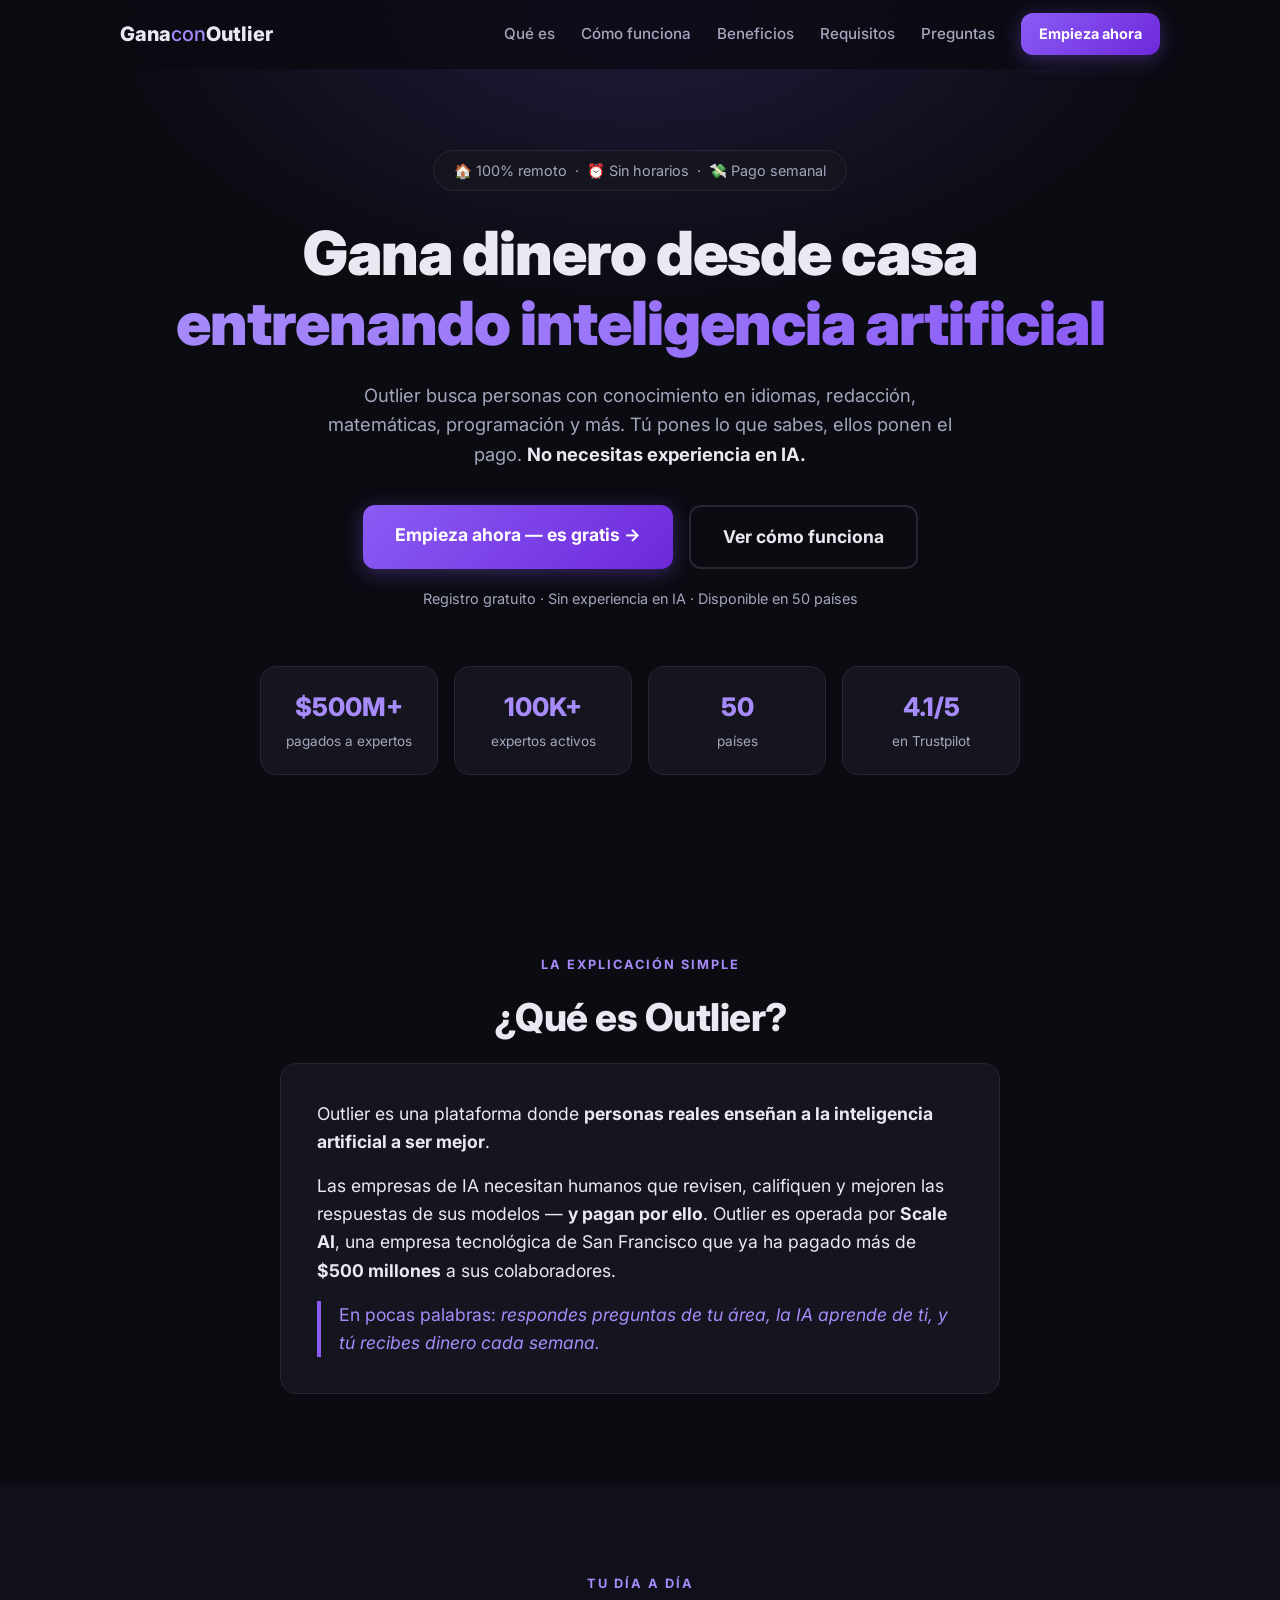
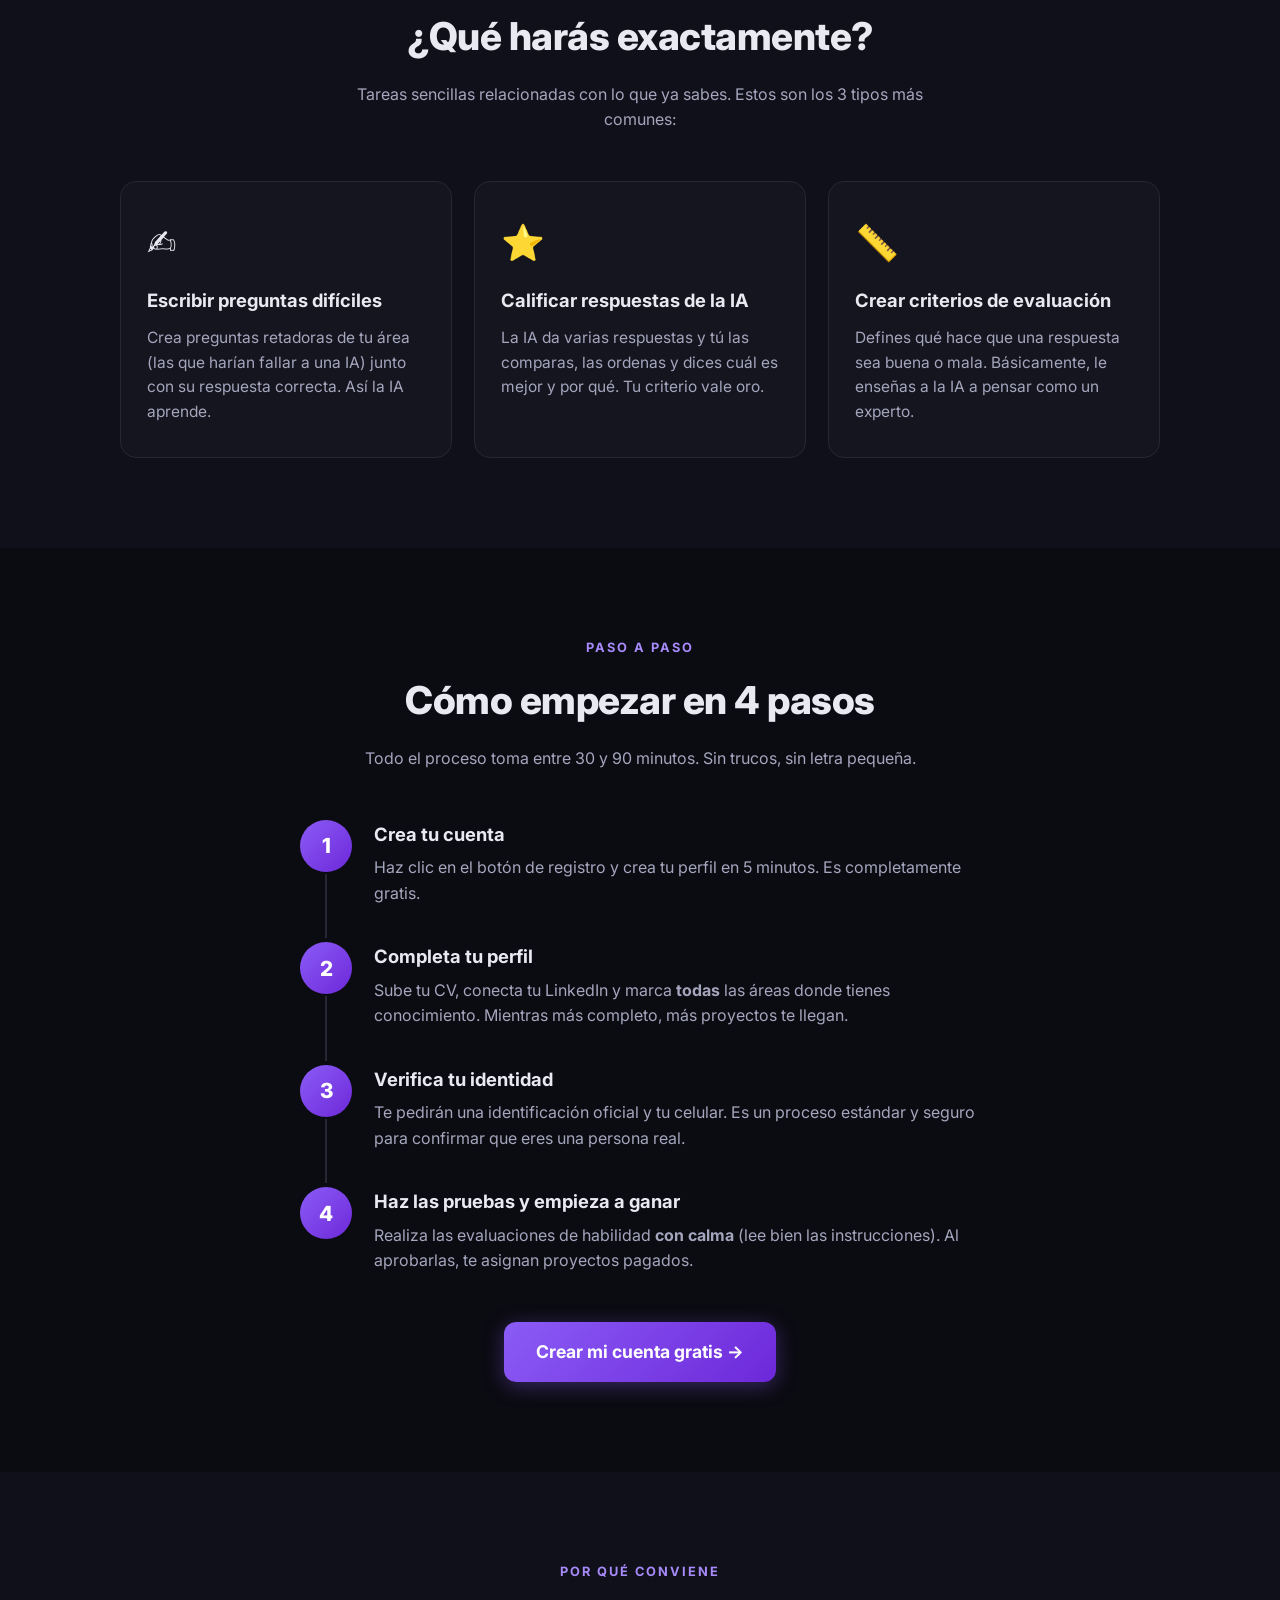
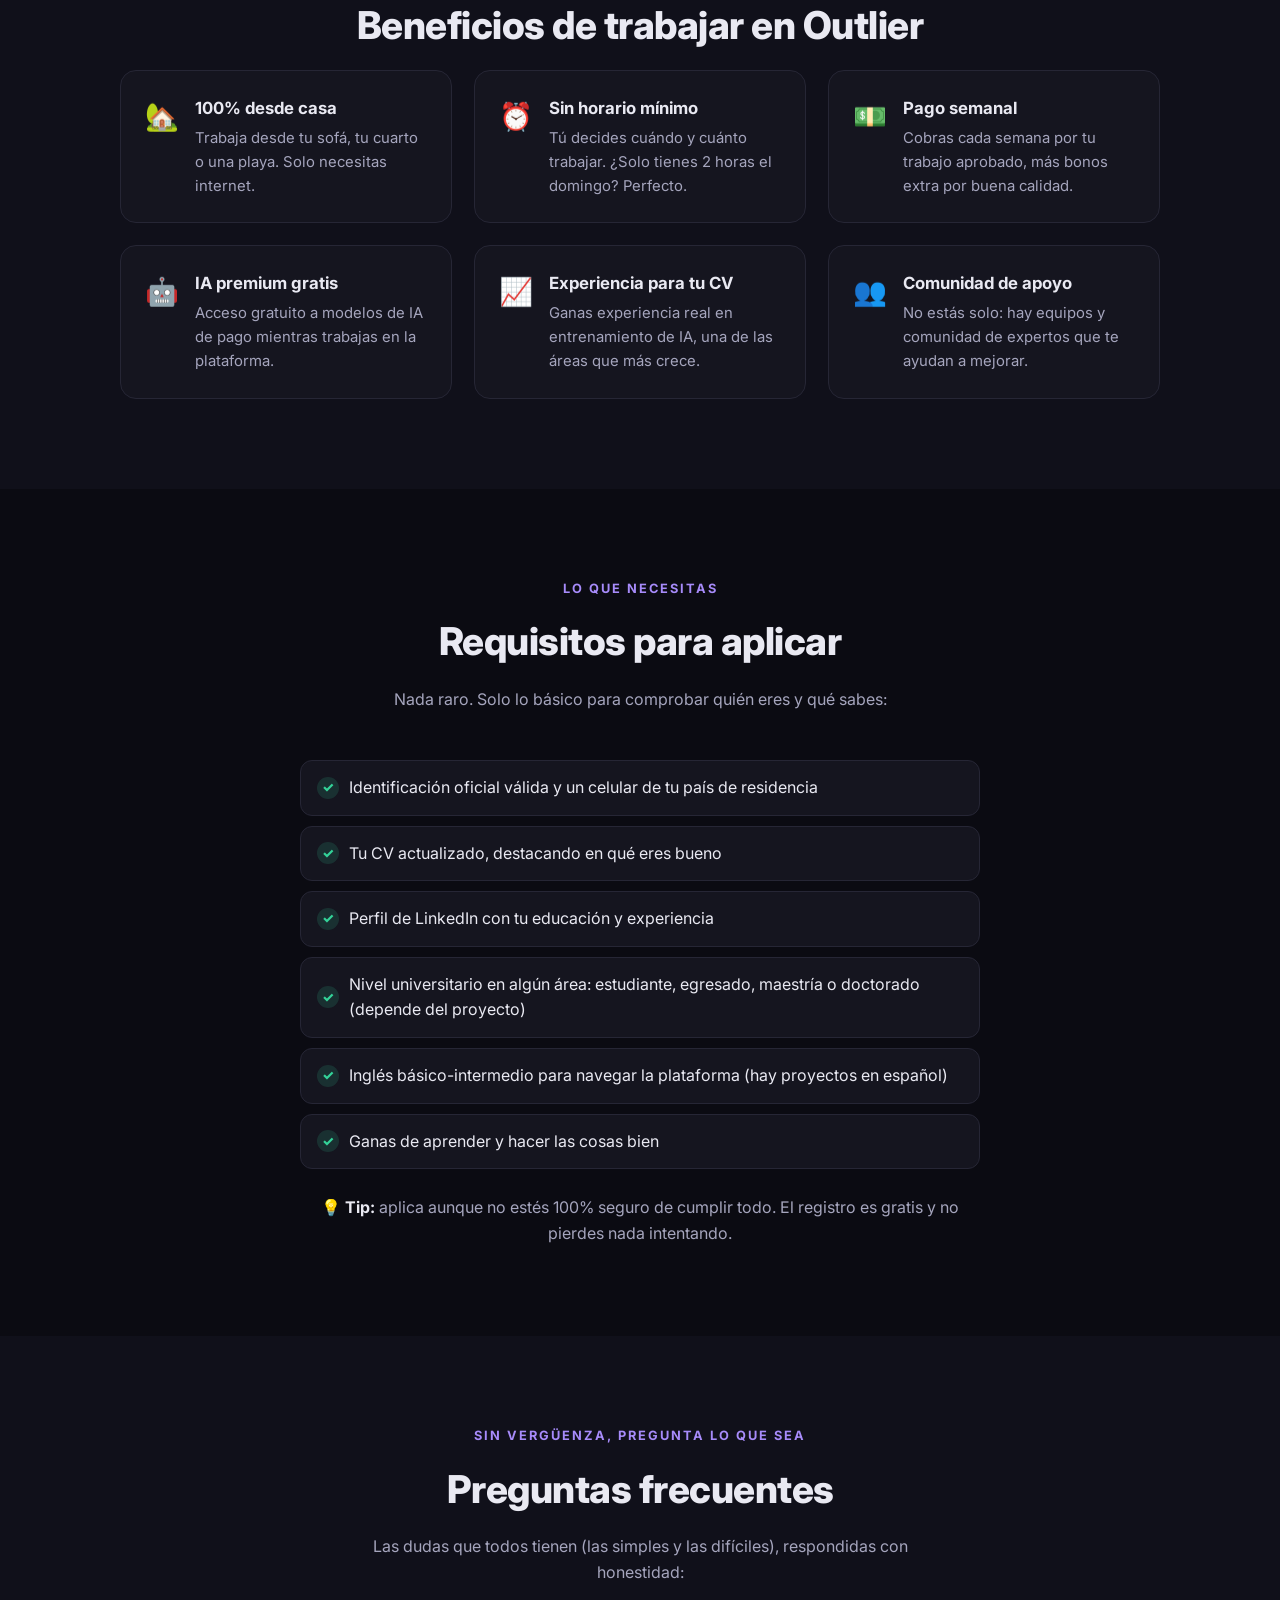
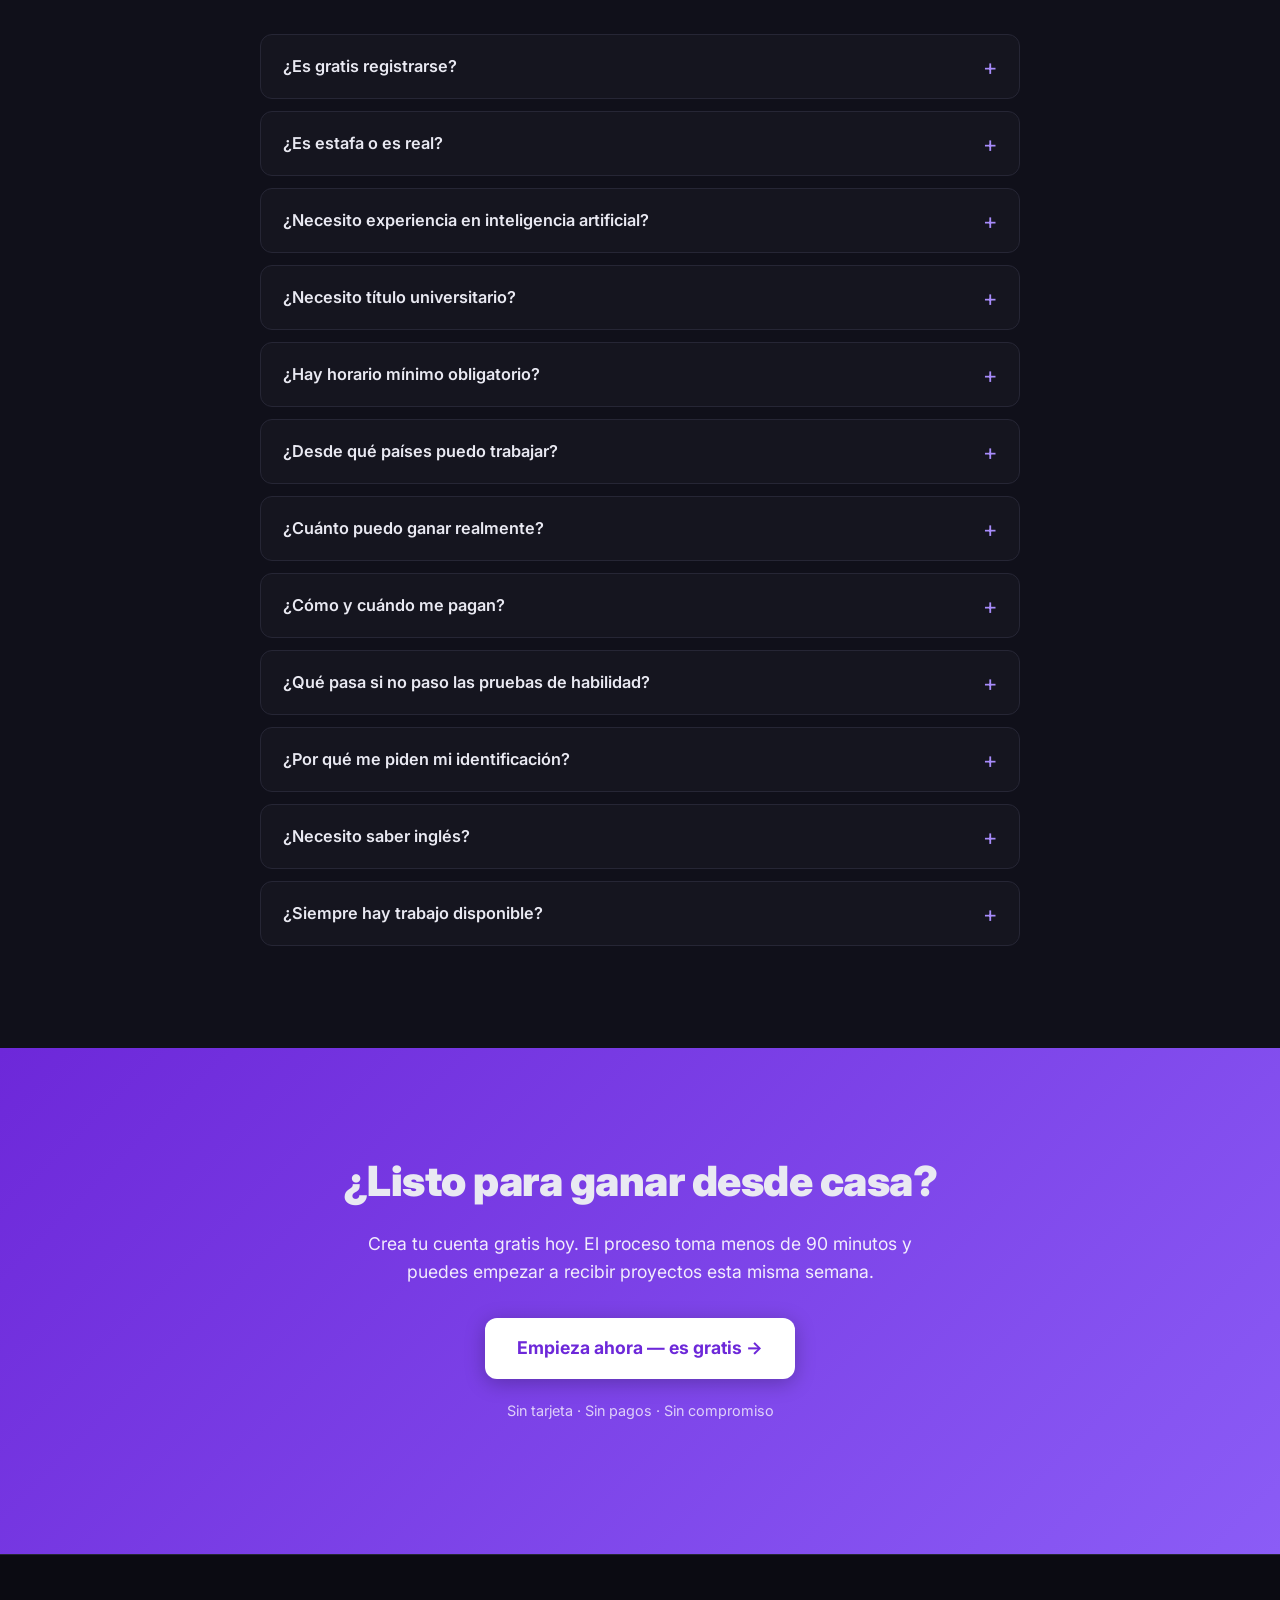
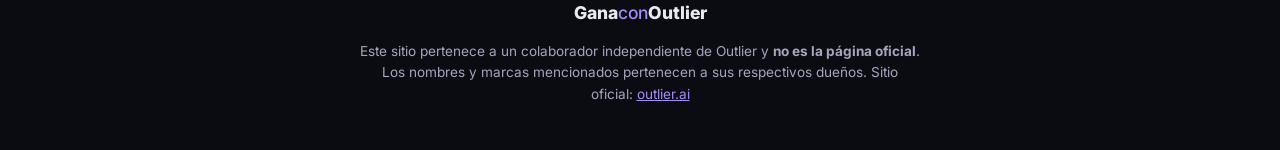
==== index.html @ fc516e10 "Landing page: gana con Outlier" ====
<!DOCTYPE html>
<html lang="es">
<head>
  <meta charset="UTF-8">
  <meta name="viewport" content="width=device-width, initial-scale=1.0">
  <title>Gana con Outlier — Trabaja desde casa entrenando IA</title>
  <meta name="description" content="Empieza a ganar dinero desde casa entrenando inteligencia artificial con Outlier. Sin horarios, sin experiencia en IA, pago semanal. Registro gratis.">
  <link rel="preconnect" href="https://fonts.googleapis.com">
  <link rel="preconnect" href="https://fonts.gstatic.com" crossorigin>
  <link href="https://fonts.googleapis.com/css2?family=Inter:wght@400;500;600;700;800;900&display=swap" rel="stylesheet">
  <link rel="stylesheet" href="style.css">
</head>
<body>

  <!-- ===== HEADER ===== -->
  <header class="header" id="header">
    <div class="container header__inner">
      <a href="#" class="logo">Gana<span>con</span>Outlier</a>
      <nav class="nav" id="nav">
        <a href="#que-es" class="nav__link">Qué es</a>
        <a href="#como-funciona" class="nav__link">Cómo funciona</a>
        <a href="#beneficios" class="nav__link">Beneficios</a>
        <a href="#requisitos" class="nav__link">Requisitos</a>
        <a href="#faq" class="nav__link">Preguntas</a>
        <a href="https://app.outlier.ai/expert/referrals/link/4JBXAOTH_L2a6J68TED52x5hpHk" target="_blank" rel="noopener" class="btn btn--sm nav__cta">Empieza ahora</a>
      </nav>
      <button class="menu-toggle" id="menuToggle" aria-label="Abrir menú">
        <span></span><span></span><span></span>
      </button>
    </div>
  </header>

  <!-- ===== HERO ===== -->
  <section class="hero">
    <div class="container hero__inner">
      <p class="hero__badge reveal">🏠 100% remoto &nbsp;·&nbsp; ⏰ Sin horarios &nbsp;·&nbsp; 💸 Pago semanal</p>
      <h1 class="hero__title reveal">Gana dinero desde casa<br><span>entrenando inteligencia artificial</span></h1>
      <p class="hero__sub reveal">Outlier busca personas con conocimiento en idiomas, redacción, matemáticas, programación y más. Tú pones lo que sabes, ellos ponen el pago. <strong>No necesitas experiencia en IA.</strong></p>
      <div class="hero__actions reveal">
        <a href="https://app.outlier.ai/expert/referrals/link/4JBXAOTH_L2a6J68TED52x5hpHk" target="_blank" rel="noopener" class="btn btn--lg">Empieza ahora — es gratis →</a>
        <a href="#como-funciona" class="btn btn--lg btn--ghost">Ver cómo funciona</a>
      </div>
      <p class="hero__note reveal">Registro gratuito · Sin experiencia en IA · Disponible en 50 países</p>
      <div class="hero__stats reveal">
        <div class="stat"><strong>$500M+</strong><span>pagados a expertos</span></div>
        <div class="stat"><strong>100K+</strong><span>expertos activos</span></div>
        <div class="stat"><strong>50</strong><span>países</span></div>
        <div class="stat"><strong>4.1/5</strong><span>en Trustpilot</span></div>
      </div>
    </div>
  </section>

  <!-- ===== QUÉ ES ===== -->
  <section class="section" id="que-es">
    <div class="container">
      <p class="section__tag reveal">La explicación simple</p>
      <h2 class="section__title reveal">¿Qué es Outlier?</h2>
      <div class="que-es__box reveal">
        <p>Outlier es una plataforma donde <strong>personas reales enseñan a la inteligencia artificial a ser mejor</strong>.</p>
        <p>Las empresas de IA necesitan humanos que revisen, califiquen y mejoren las respuestas de sus modelos — <strong>y pagan por ello</strong>. Outlier es operada por <strong>Scale AI</strong>, una empresa tecnológica de San Francisco que ya ha pagado más de <strong>$500 millones</strong> a sus colaboradores.</p>
        <p class="que-es__simple">En pocas palabras: <em>respondes preguntas de tu área, la IA aprende de ti, y tú recibes dinero cada semana.</em></p>
      </div>
    </div>
  </section>

  <!-- ===== QUÉ HARÁS ===== -->
  <section class="section section--alt" id="tareas">
    <div class="container">
      <p class="section__tag reveal">Tu día a día</p>
      <h2 class="section__title reveal">¿Qué harás exactamente?</h2>
      <p class="section__sub reveal">Tareas sencillas relacionadas con lo que ya sabes. Estos son los 3 tipos más comunes:</p>
      <div class="cards">
        <div class="card reveal">
          <div class="card__icon">✍️</div>
          <h3>Escribir preguntas difíciles</h3>
          <p>Crea preguntas retadoras de tu área (las que harían fallar a una IA) junto con su respuesta correcta. Así la IA aprende.</p>
        </div>
        <div class="card reveal">
          <div class="card__icon">⭐</div>
          <h3>Calificar respuestas de la IA</h3>
          <p>La IA da varias respuestas y tú las comparas, las ordenas y dices cuál es mejor y por qué. Tu criterio vale oro.</p>
        </div>
        <div class="card reveal">
          <div class="card__icon">📏</div>
          <h3>Crear criterios de evaluación</h3>
          <p>Defines qué hace que una respuesta sea buena o mala. Básicamente, le enseñas a la IA a pensar como un experto.</p>
        </div>
      </div>
    </div>
  </section>

  <!-- ===== CÓMO FUNCIONA ===== -->
  <section class="section" id="como-funciona">
    <div class="container">
      <p class="section__tag reveal">Paso a paso</p>
      <h2 class="section__title reveal">Cómo empezar en 4 pasos</h2>
      <p class="section__sub reveal">Todo el proceso toma entre 30 y 90 minutos. Sin trucos, sin letra pequeña.</p>
      <div class="steps">
        <div class="step reveal">
          <div class="step__num">1</div>
          <div class="step__content">
            <h3>Crea tu cuenta</h3>
            <p>Haz clic en el botón de registro y crea tu perfil en 5 minutos. Es completamente gratis.</p>
          </div>
        </div>
        <div class="step reveal">
          <div class="step__num">2</div>
          <div class="step__content">
            <h3>Completa tu perfil</h3>
            <p>Sube tu CV, conecta tu LinkedIn y marca <strong>todas</strong> las áreas donde tienes conocimiento. Mientras más completo, más proyectos te llegan.</p>
          </div>
        </div>
        <div class="step reveal">
          <div class="step__num">3</div>
          <div class="step__content">
            <h3>Verifica tu identidad</h3>
            <p>Te pedirán una identificación oficial y tu celular. Es un proceso estándar y seguro para confirmar que eres una persona real.</p>
          </div>
        </div>
        <div class="step reveal">
          <div class="step__num">4</div>
          <div class="step__content">
            <h3>Haz las pruebas y empieza a ganar</h3>
            <p>Realiza las evaluaciones de habilidad <strong>con calma</strong> (lee bien las instrucciones). Al aprobarlas, te asignan proyectos pagados.</p>
          </div>
        </div>
      </div>
      <div class="center reveal">
        <a href="https://app.outlier.ai/expert/referrals/link/4JBXAOTH_L2a6J68TED52x5hpHk" target="_blank" rel="noopener" class="btn btn--lg">Crear mi cuenta gratis →</a>
      </div>
    </div>
  </section>

  <!-- ===== BENEFICIOS ===== -->
  <section class="section section--alt" id="beneficios">
    <div class="container">
      <p class="section__tag reveal">Por qué conviene</p>
      <h2 class="section__title reveal">Beneficios de trabajar en Outlier</h2>
      <div class="benefits">
        <div class="benefit reveal"><span class="benefit__icon">🏡</span><div><h3>100% desde casa</h3><p>Trabaja desde tu sofá, tu cuarto o una playa. Solo necesitas internet.</p></div></div>
        <div class="benefit reveal"><span class="benefit__icon">⏰</span><div><h3>Sin horario mínimo</h3><p>Tú decides cuándo y cuánto trabajar. ¿Solo tienes 2 horas el domingo? Perfecto.</p></div></div>
        <div class="benefit reveal"><span class="benefit__icon">💵</span><div><h3>Pago semanal</h3><p>Cobras cada semana por tu trabajo aprobado, más bonos extra por buena calidad.</p></div></div>
        <div class="benefit reveal"><span class="benefit__icon">🤖</span><div><h3>IA premium gratis</h3><p>Acceso gratuito a modelos de IA de pago mientras trabajas en la plataforma.</p></div></div>
        <div class="benefit reveal"><span class="benefit__icon">📈</span><div><h3>Experiencia para tu CV</h3><p>Ganas experiencia real en entrenamiento de IA, una de las áreas que más crece.</p></div></div>
        <div class="benefit reveal"><span class="benefit__icon">👥</span><div><h3>Comunidad de apoyo</h3><p>No estás solo: hay equipos y comunidad de expertos que te ayudan a mejorar.</p></div></div>
      </div>
    </div>
  </section>

  <!-- ===== REQUISITOS ===== -->
  <section class="section" id="requisitos">
    <div class="container">
      <p class="section__tag reveal">Lo que necesitas</p>
      <h2 class="section__title reveal">Requisitos para aplicar</h2>
      <p class="section__sub reveal">Nada raro. Solo lo básico para comprobar quién eres y qué sabes:</p>
      <ul class="checklist reveal">
        <li>Identificación oficial válida y un celular de tu país de residencia</li>
        <li>Tu CV actualizado, destacando en qué eres bueno</li>
        <li>Perfil de LinkedIn con tu educación y experiencia</li>
        <li>Nivel universitario en algún área: estudiante, egresado, maestría o doctorado (depende del proyecto)</li>
        <li>Inglés básico-intermedio para navegar la plataforma (hay proyectos en español)</li>
        <li>Ganas de aprender y hacer las cosas bien</li>
      </ul>
      <p class="requisitos__tip reveal">💡 <strong>Tip:</strong> aplica aunque no estés 100% seguro de cumplir todo. El registro es gratis y no pierdes nada intentando.</p>
    </div>
  </section>

  <!-- ===== FAQ ===== -->
  <section class="section section--alt" id="faq">
    <div class="container">
      <p class="section__tag reveal">Sin vergüenza, pregunta lo que sea</p>
      <h2 class="section__title reveal">Preguntas frecuentes</h2>
      <p class="section__sub reveal">Las dudas que todos tienen (las simples y las difíciles), respondidas con honestidad:</p>

      <div class="faq">
        <div class="faq__item reveal">
          <button class="faq__question">¿Es gratis registrarse?<span class="faq__arrow">+</span></button>
          <div class="faq__answer"><p>Sí, 100% gratis. Outlier <strong>nunca</strong> te pedirá dinero para registrarte ni para trabajar. Si alguien te cobra por entrar, no es Outlier: es una estafa.</p></div>
        </div>
        <div class="faq__item reveal">
          <button class="faq__question">¿Es estafa o es real?<span class="faq__arrow">+</span></button>
          <div class="faq__answer"><p>Es real. Outlier es operada por <strong>Scale AI</strong>, una empresa tecnológica de San Francisco. Ha pagado más de <strong>$500 millones</strong> a expertos en 50 países y tiene calificación de 4.1/5 en Trustpilot con miles de reseñas.</p></div>
        </div>
        <div class="faq__item reveal">
          <button class="faq__question">¿Necesito experiencia en inteligencia artificial?<span class="faq__arrow">+</span></button>
          <div class="faq__answer"><p>No. Solo necesitas conocimiento en <strong>tu área</strong>: idiomas, redacción, matemáticas, programación, ciencias, etc. La plataforma te enseña cómo hacer las tareas de IA.</p></div>
        </div>
        <div class="faq__item reveal">
          <button class="faq__question">¿Necesito título universitario?<span class="faq__arrow">+</span></button>
          <div class="faq__answer"><p>Depende del proyecto. La mayoría pide nivel universitario (estar estudiando, ser egresado o tener posgrado). Aun así, te conviene aplicar aunque no estés seguro: el registro es gratis.</p></div>
        </div>
        <div class="faq__item reveal">
          <button class="faq__question">¿Hay horario mínimo obligatorio?<span class="faq__arrow">+</span></button>
          <div class="faq__answer"><p>No. Es una de las mejores partes: trabajas cuando quieras, desde donde quieras, sin mínimo de horas. Tus ganancias dependen de las horas que decidas trabajar cada semana.</p></div>
        </div>
        <div class="faq__item reveal">
          <button class="faq__question">¿Desde qué países puedo trabajar?<span class="faq__arrow">+</span></button>
          <div class="faq__answer"><p>Outlier opera en <strong>50 países</strong>. Lo que sí necesitas es una identificación oficial y un celular del país donde vives.</p></div>
        </div>
        <div class="faq__item reveal">
          <button class="faq__question">¿Cuánto puedo ganar realmente?<span class="faq__arrow">+</span></button>
          <div class="faq__answer"><p>Varía según tu área de conocimiento y el proyecto que te asignen. Se paga por hora/tarea más bonos por calidad, con <strong>pagos semanales</strong>. Sé honesto contigo: no es un sueldo fijo ni te harás rico, es un <strong>ingreso extra flexible</strong> que crece si trabajas más y mejor.</p></div>
        </div>
        <div class="faq__item reveal">
          <button class="faq__question">¿Cómo y cuándo me pagan?<span class="faq__arrow">+</span></button>
          <div class="faq__answer"><p>Los pagos son <strong>semanales</strong> por el trabajo aprobado. El método de pago depende de tu país y la plataforma te muestra las opciones disponibles cuando te registras.</p></div>
        </div>
        <div class="faq__item reveal">
          <button class="faq__question">¿Qué pasa si no paso las pruebas de habilidad?<span class="faq__arrow">+</span></button>
          <div class="faq__answer"><p>No es el fin del mundo: puedes intentar en otras áreas de conocimiento. Por eso es clave hacerlas <strong>con calma</strong>, leer bien las instrucciones y no hacerlas a la carrera. De estas pruebas depende que te asignen proyectos.</p></div>
        </div>
        <div class="faq__item reveal">
          <button class="faq__question">¿Por qué me piden mi identificación?<span class="faq__arrow">+</span></button>
          <div class="faq__answer"><p>Para verificar que eres una persona real y mantener una comunidad confiable. Es un proceso estándar (como cuando abres una cuenta de banco) y toma unos minutos.</p></div>
        </div>
        <div class="faq__item reveal">
          <button class="faq__question">¿Necesito saber inglés?<span class="faq__arrow">+</span></button>
          <div class="faq__answer"><p>Sí, un nivel básico-intermedio para moverte por la plataforma, aunque hay proyectos en español y otros idiomas. Si estás leyendo esto y te defiendes un poco en inglés, vas bien.</p></div>
        </div>
        <div class="faq__item reveal">
          <button class="faq__question">¿Siempre hay trabajo disponible?<span class="faq__arrow">+</span></button>
          <div class="faq__answer"><p>Honestamente: <strong>no está garantizado</strong>. Los proyectos llegan según tu perfil y la demanda de los clientes. Por eso es importante completar tu perfil al 100%, marcar todas tus áreas y hacer muy bien las pruebas: así aumentan tus oportunidades.</p></div>
        </div>
      </div>
    </div>
  </section>

  <!-- ===== CTA FINAL ===== -->
  <section class="cta-final">
    <div class="container cta-final__inner reveal">
      <h2>¿Listo para ganar desde casa?</h2>
      <p>Crea tu cuenta gratis hoy. El proceso toma menos de 90 minutos y puedes empezar a recibir proyectos esta misma semana.</p>
      <a href="https://app.outlier.ai/expert/referrals/link/4JBXAOTH_L2a6J68TED52x5hpHk" target="_blank" rel="noopener" class="btn btn--lg btn--white">Empieza ahora — es gratis →</a>
      <p class="cta-final__note">Sin tarjeta · Sin pagos · Sin compromiso</p>
    </div>
  </section>

  <!-- ===== FOOTER ===== -->
  <footer class="footer">
    <div class="container">
      <p class="footer__brand">Gana<span>con</span>Outlier</p>
      <p class="footer__disclaimer">Este sitio pertenece a un colaborador independiente de Outlier y <strong>no es la página oficial</strong>. Los nombres y marcas mencionados pertenecen a sus respectivos dueños. Sitio oficial: <a href="https://outlier.ai" target="_blank" rel="noopener">outlier.ai</a></p>
    </div>
  </footer>

  <script src="script.js"></script>
</body>
</html>
---- style.css ----
/* ===== VARIABLES & RESET ===== */
:root {
  --bg: #0b0b12;
  --bg-alt: #10101a;
  --card: #15151f;
  --border: #262635;
  --text: #e9e9f2;
  --text-dim: #a5a5bd;
  --accent: #8b5cf6;
  --accent-2: #6d28d9;
  --accent-light: #a78bfa;
  --green: #34d399;
  --radius: 16px;
}

* { margin: 0; padding: 0; box-sizing: border-box; }

html { scroll-behavior: smooth; }

body {
  font-family: 'Inter', system-ui, -apple-system, sans-serif;
  background: var(--bg);
  color: var(--text);
  line-height: 1.6;
  overflow-x: hidden;
}

.container { max-width: 1080px; margin: 0 auto; padding: 0 20px; }

a { color: var(--accent-light); }

/* ===== BOTONES ===== */
.btn {
  display: inline-block;
  font-weight: 700;
  text-decoration: none;
  color: #fff;
  background: linear-gradient(135deg, var(--accent) 0%, var(--accent-2) 100%);
  border-radius: 12px;
  padding: 12px 24px;
  transition: transform .2s ease, box-shadow .2s ease;
  box-shadow: 0 4px 20px rgba(139, 92, 246, .35);
  text-align: center;
}
.btn:hover { transform: translateY(-2px); box-shadow: 0 8px 28px rgba(139, 92, 246, .5); }
.btn--sm { padding: 9px 18px; font-size: .9rem; }
.btn--lg { padding: 16px 32px; font-size: 1.1rem; }
.btn--ghost {
  background: transparent;
  border: 2px solid var(--border);
  box-shadow: none;
  color: var(--text);
}
.btn--ghost:hover { border-color: var(--accent); box-shadow: none; }
.btn--white {
  background: #fff;
  color: var(--accent-2);
  box-shadow: 0 4px 20px rgba(0,0,0,.25);
}

/* ===== HEADER ===== */
.header {
  position: fixed;
  top: 0; left: 0; right: 0;
  z-index: 100;
  background: rgba(11, 11, 18, .8);
  backdrop-filter: blur(12px);
  -webkit-backdrop-filter: blur(12px);
  border-bottom: 1px solid transparent;
  transition: border-color .3s ease;
}
.header--scrolled { border-bottom-color: var(--border); }
.header__inner {
  display: flex;
  align-items: center;
  justify-content: space-between;
  height: 68px;
}
.logo {
  font-size: 1.25rem;
  font-weight: 800;
  color: var(--text);
  text-decoration: none;
}
.logo span { color: var(--accent-light); font-weight: 500; }
.nav { display: flex; align-items: center; gap: 26px; }
.nav__link {
  color: var(--text-dim);
  text-decoration: none;
  font-size: .95rem;
  font-weight: 500;
  transition: color .2s;
}
.nav__link:hover { color: var(--text); }
.menu-toggle {
  display: none;
  flex-direction: column;
  gap: 5px;
  background: none;
  border: none;
  cursor: pointer;
  padding: 8px;
}
.menu-toggle span {
  width: 24px; height: 2px;
  background: var(--text);
  border-radius: 2px;
  transition: .3s;
}

/* ===== HERO ===== */
.hero {
  padding: 150px 0 90px;
  text-align: center;
  position: relative;
  background:
    radial-gradient(ellipse 60% 50% at 50% 0%, rgba(139, 92, 246, .18) 0%, transparent 70%),
    var(--bg);
}
.hero__badge {
  display: inline-block;
  background: var(--card);
  border: 1px solid var(--border);
  border-radius: 100px;
  padding: 8px 20px;
  font-size: .9rem;
  color: var(--text-dim);
  margin-bottom: 28px;
}
.hero__title {
  font-size: clamp(2.2rem, 6vw, 3.8rem);
  font-weight: 900;
  line-height: 1.15;
  letter-spacing: -1px;
  margin-bottom: 22px;
}
.hero__title span {
  background: linear-gradient(135deg, var(--accent-light), var(--accent));
  -webkit-background-clip: text;
  background-clip: text;
  color: transparent;
}
.hero__sub {
  max-width: 640px;
  margin: 0 auto 36px;
  font-size: 1.15rem;
  color: var(--text-dim);
}
.hero__sub strong { color: var(--text); }
.hero__actions {
  display: flex;
  gap: 16px;
  justify-content: center;
  flex-wrap: wrap;
  margin-bottom: 18px;
}
.hero__note { font-size: .9rem; color: var(--text-dim); margin-bottom: 56px; }
.hero__stats {
  display: grid;
  grid-template-columns: repeat(4, 1fr);
  gap: 16px;
  max-width: 760px;
  margin: 0 auto;
}
.stat {
  background: var(--card);
  border: 1px solid var(--border);
  border-radius: var(--radius);
  padding: 20px 12px;
}
.stat strong {
  display: block;
  font-size: 1.6rem;
  font-weight: 800;
  color: var(--accent-light);
}
.stat span { font-size: .85rem; color: var(--text-dim); }

/* ===== SECCIONES ===== */
.section { padding: 90px 0; }
.section--alt { background: var(--bg-alt); }
.section__tag {
  text-transform: uppercase;
  font-size: .8rem;
  font-weight: 700;
  letter-spacing: 2px;
  color: var(--accent-light);
  text-align: center;
  margin-bottom: 12px;
}
.section__title {
  font-size: clamp(1.7rem, 4vw, 2.4rem);
  font-weight: 800;
  text-align: center;
  letter-spacing: -.5px;
  margin-bottom: 14px;
}
.section__sub {
  text-align: center;
  color: var(--text-dim);
  max-width: 620px;
  margin: 0 auto 48px;
}
.center { text-align: center; margin-top: 48px; }

/* ===== QUÉ ES ===== */
.que-es__box {
  max-width: 720px;
  margin: 0 auto;
  background: var(--card);
  border: 1px solid var(--border);
  border-radius: var(--radius);
  padding: 36px;
  font-size: 1.1rem;
}
.que-es__box p { margin-bottom: 16px; }
.que-es__box p:last-child { margin-bottom: 0; }
.que-es__simple {
  border-left: 4px solid var(--accent);
  padding-left: 18px;
  color: var(--accent-light);
}

/* ===== TARJETAS ===== */
.cards {
  display: grid;
  grid-template-columns: repeat(3, 1fr);
  gap: 22px;
}
.card {
  background: var(--card);
  border: 1px solid var(--border);
  border-radius: var(--radius);
  padding: 32px 26px;
  transition: transform .25s ease, border-color .25s ease;
}
.card:hover { transform: translateY(-5px); border-color: var(--accent); }
.card__icon { font-size: 2.2rem; margin-bottom: 16px; }
.card h3 { font-size: 1.15rem; margin-bottom: 10px; }
.card p { color: var(--text-dim); font-size: .97rem; }

/* ===== PASOS ===== */
.steps { max-width: 680px; margin: 0 auto; }
.step {
  display: flex;
  gap: 22px;
  align-items: flex-start;
  position: relative;
  padding-bottom: 36px;
}
.step:last-child { padding-bottom: 0; }
.step:not(:last-child)::before {
  content: '';
  position: absolute;
  left: 25px;
  top: 54px;
  bottom: 4px;
  width: 2px;
  background: var(--border);
}
.step__num {
  flex-shrink: 0;
  width: 52px; height: 52px;
  display: flex;
  align-items: center;
  justify-content: center;
  font-size: 1.3rem;
  font-weight: 800;
  color: #fff;
  background: linear-gradient(135deg, var(--accent), var(--accent-2));
  border-radius: 50%;
  position: relative;
  z-index: 1;
}
.step__content h3 { font-size: 1.15rem; margin-bottom: 6px; }
.step__content p { color: var(--text-dim); }

/* ===== BENEFICIOS ===== */
.benefits {
  display: grid;
  grid-template-columns: repeat(3, 1fr);
  gap: 22px;
}
.benefit {
  display: flex;
  gap: 16px;
  align-items: flex-start;
  background: var(--card);
  border: 1px solid var(--border);
  border-radius: var(--radius);
  padding: 24px;
}
.benefit__icon { font-size: 1.7rem; }
.benefit h3 { font-size: 1.05rem; margin-bottom: 5px; }
.benefit p { color: var(--text-dim); font-size: .93rem; }

/* ===== REQUISITOS ===== */
.checklist {
  list-style: none;
  max-width: 680px;
  margin: 0 auto;
}
.checklist li {
  position: relative;
  padding: 14px 14px 14px 48px;
  margin-bottom: 10px;
  background: var(--card);
  border: 1px solid var(--border);
  border-radius: 12px;
}
.checklist li::before {
  content: '✓';
  position: absolute;
  left: 16px;
  top: 50%;
  transform: translateY(-50%);
  width: 22px; height: 22px;
  display: flex;
  align-items: center;
  justify-content: center;
  background: rgba(52, 211, 153, .15);
  color: var(--green);
  font-weight: 800;
  font-size: .85rem;
  border-radius: 50%;
}
.requisitos__tip {
  max-width: 680px;
  margin: 26px auto 0;
  color: var(--text-dim);
  text-align: center;
}
.requisitos__tip strong { color: var(--text); }

/* ===== FAQ ===== */
.faq { max-width: 760px; margin: 0 auto; }
.faq__item {
  background: var(--card);
  border: 1px solid var(--border);
  border-radius: 12px;
  margin-bottom: 12px;
  overflow: hidden;
  transition: border-color .25s;
}
.faq__item--open { border-color: var(--accent); }
.faq__question {
  width: 100%;
  display: flex;
  justify-content: space-between;
  align-items: center;
  gap: 16px;
  padding: 18px 22px;
  background: none;
  border: none;
  color: var(--text);
  font-family: inherit;
  font-size: 1.02rem;
  font-weight: 600;
  text-align: left;
  cursor: pointer;
}
.faq__arrow {
  flex-shrink: 0;
  font-size: 1.4rem;
  font-weight: 400;
  color: var(--accent-light);
  transition: transform .3s ease;
}
.faq__item--open .faq__arrow { transform: rotate(45deg); }
.faq__answer {
  max-height: 0;
  overflow: hidden;
  transition: max-height .35s ease;
}
.faq__answer p {
  padding: 0 22px 20px;
  color: var(--text-dim);
}
.faq__answer strong { color: var(--text); }

/* ===== CTA FINAL ===== */
.cta-final {
  padding: 100px 0;
  background: linear-gradient(135deg, var(--accent-2) 0%, var(--accent) 100%);
  text-align: center;
}
.cta-final h2 {
  font-size: clamp(1.8rem, 4.5vw, 2.6rem);
  font-weight: 900;
  letter-spacing: -.5px;
  margin-bottom: 16px;
}
.cta-final p {
  max-width: 560px;
  margin: 0 auto 32px;
  color: rgba(255, 255, 255, .9);
  font-size: 1.1rem;
}
.cta-final__note {
  margin-top: 20px !important;
  font-size: .9rem !important;
  color: rgba(255, 255, 255, .75) !important;
}

/* ===== FOOTER ===== */
.footer {
  padding: 44px 0;
  text-align: center;
  border-top: 1px solid var(--border);
}
.footer__brand {
  font-weight: 800;
  font-size: 1.1rem;
  margin-bottom: 14px;
}
.footer__brand span { color: var(--accent-light); font-weight: 500; }
.footer__disclaimer {
  max-width: 560px;
  margin: 0 auto;
  font-size: .85rem;
  color: var(--text-dim);
}

/* ===== ANIMACIONES REVEAL ===== */
.reveal {
  opacity: 0;
  transform: translateY(24px);
  transition: opacity .6s ease, transform .6s ease;
}
.reveal--visible {
  opacity: 1;
  transform: translateY(0);
}

/* ===== RESPONSIVE ===== */
@media (max-width: 860px) {
  .cards, .benefits { grid-template-columns: repeat(2, 1fr); }
  .hero__stats { grid-template-columns: repeat(2, 1fr); }
}

@media (max-width: 720px) {
  .menu-toggle { display: flex; }
  .nav {
    position: fixed;
    top: 68px;
    left: 0; right: 0;
    flex-direction: column;
    align-items: stretch;
    gap: 0;
    background: var(--bg-alt);
    border-bottom: 1px solid var(--border);
    padding: 12px 20px 20px;
    transform: translateY(-130%);
    transition: transform .3s ease;
    z-index: -1;
  }
  .nav--open { transform: translateY(0); z-index: 99; }
  .nav__link { padding: 14px 0; border-bottom: 1px solid var(--border); }
  .nav__cta { margin-top: 14px; }
  .menu-toggle--open span:nth-child(1) { transform: translateY(7px) rotate(45deg); }
  .menu-toggle--open span:nth-child(2) { opacity: 0; }
  .menu-toggle--open span:nth-child(3) { transform: translateY(-7px) rotate(-45deg); }

  .cards, .benefits { grid-template-columns: 1fr; }
  .section { padding: 64px 0; }
  .hero { padding: 120px 0 70px; }
  .que-es__box { padding: 26px 20px; }
  .step { gap: 16px; }
}
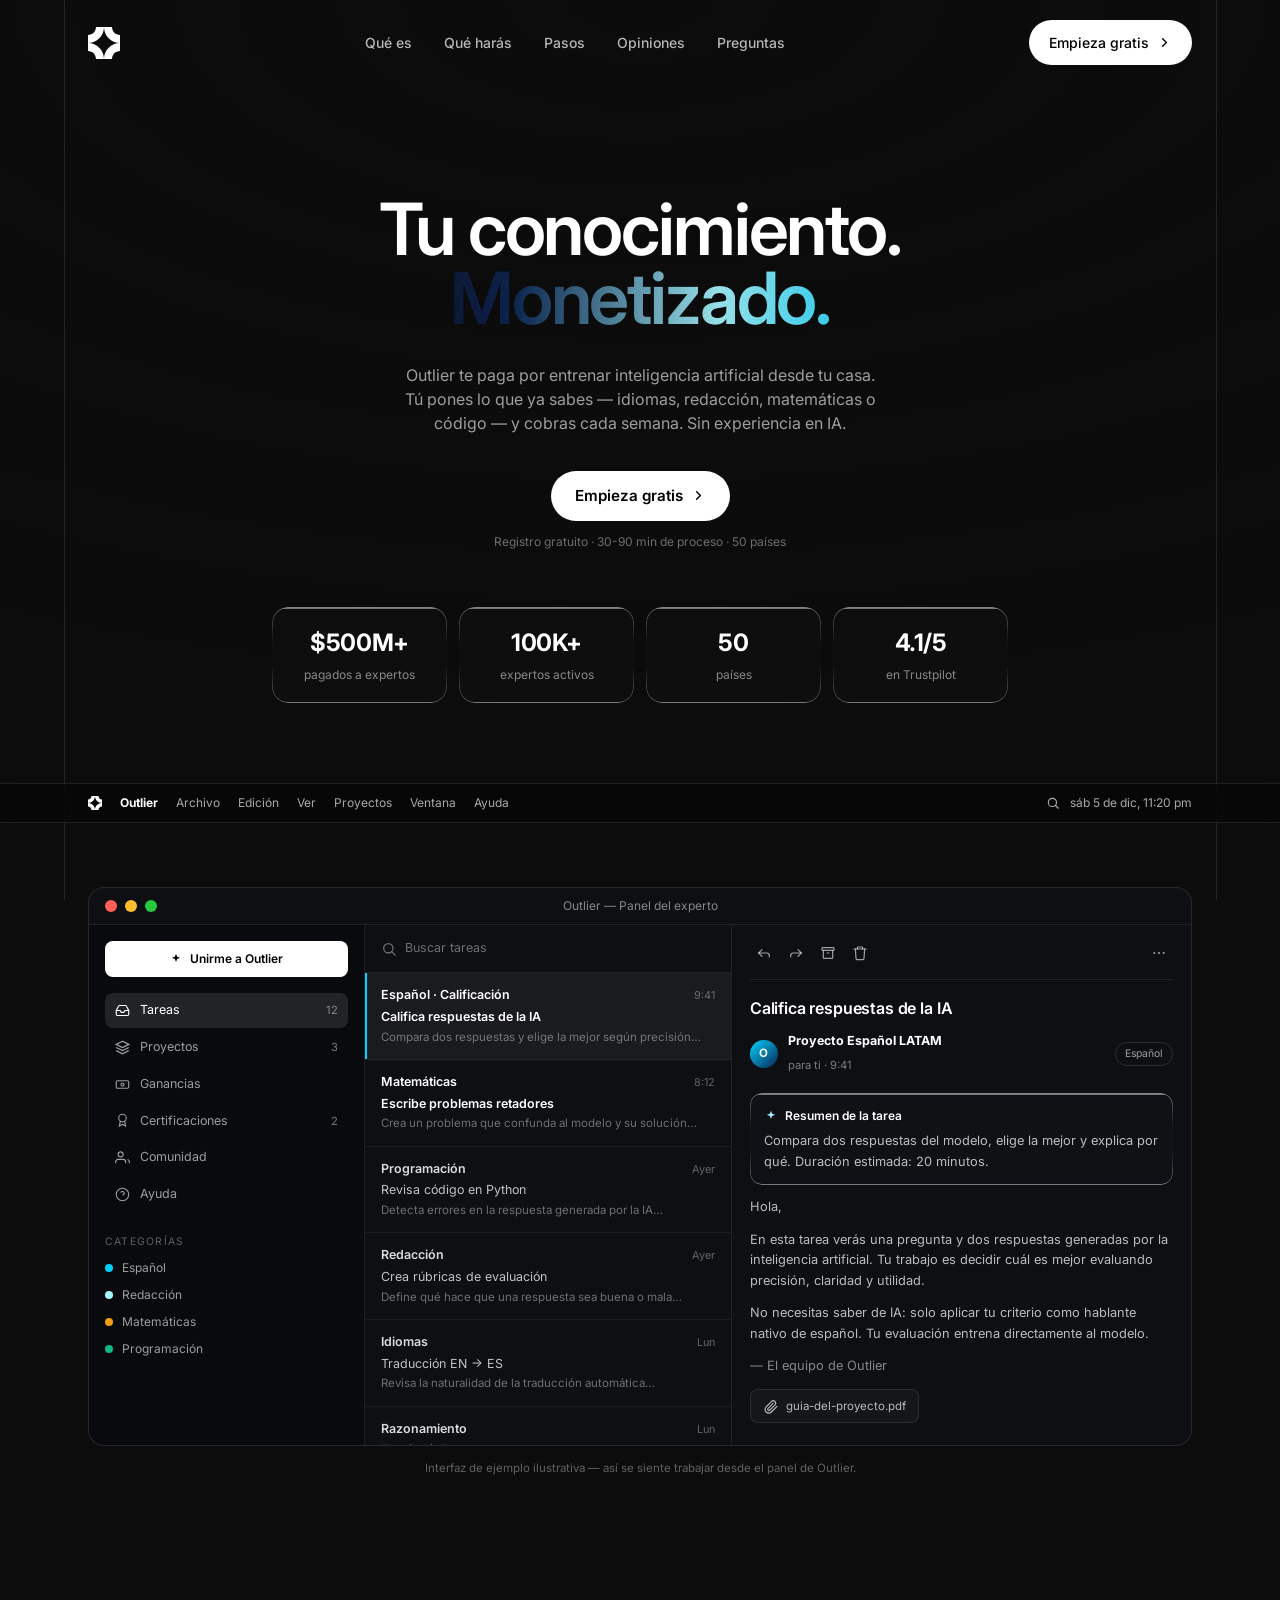
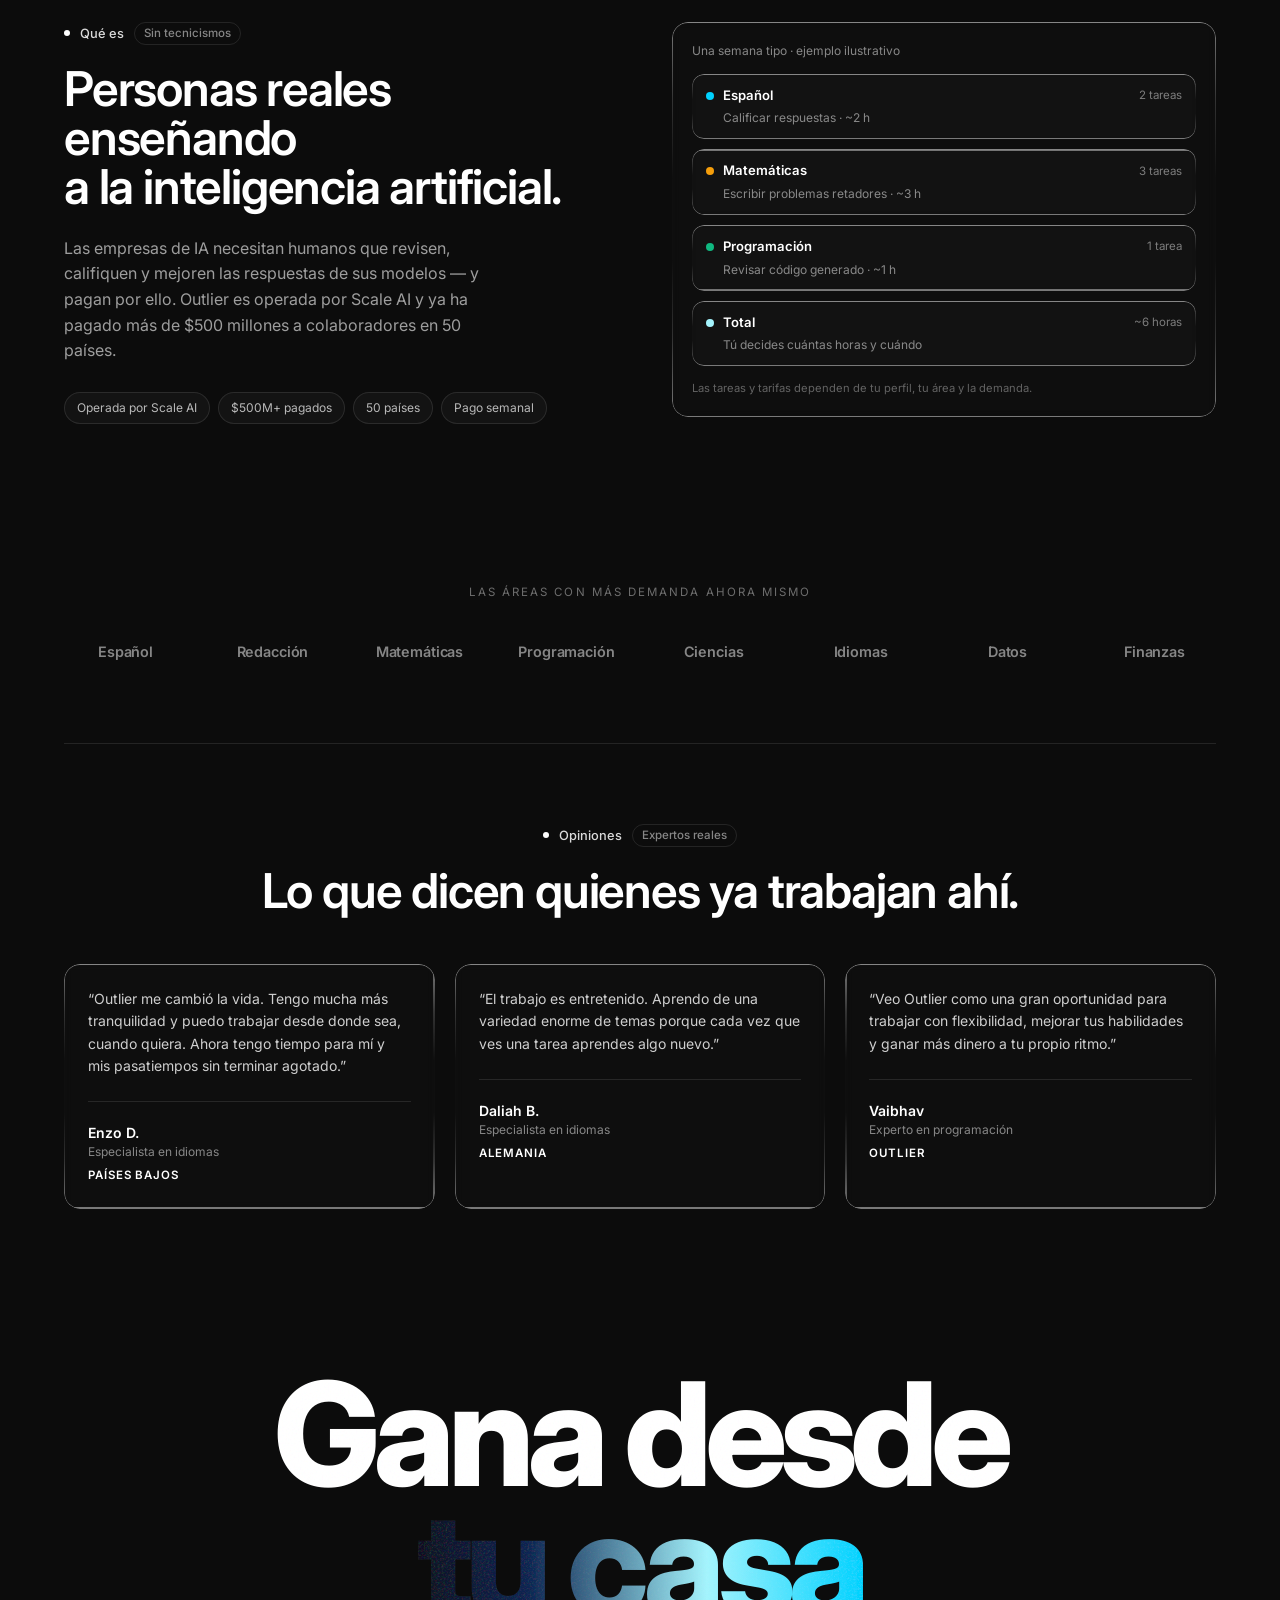
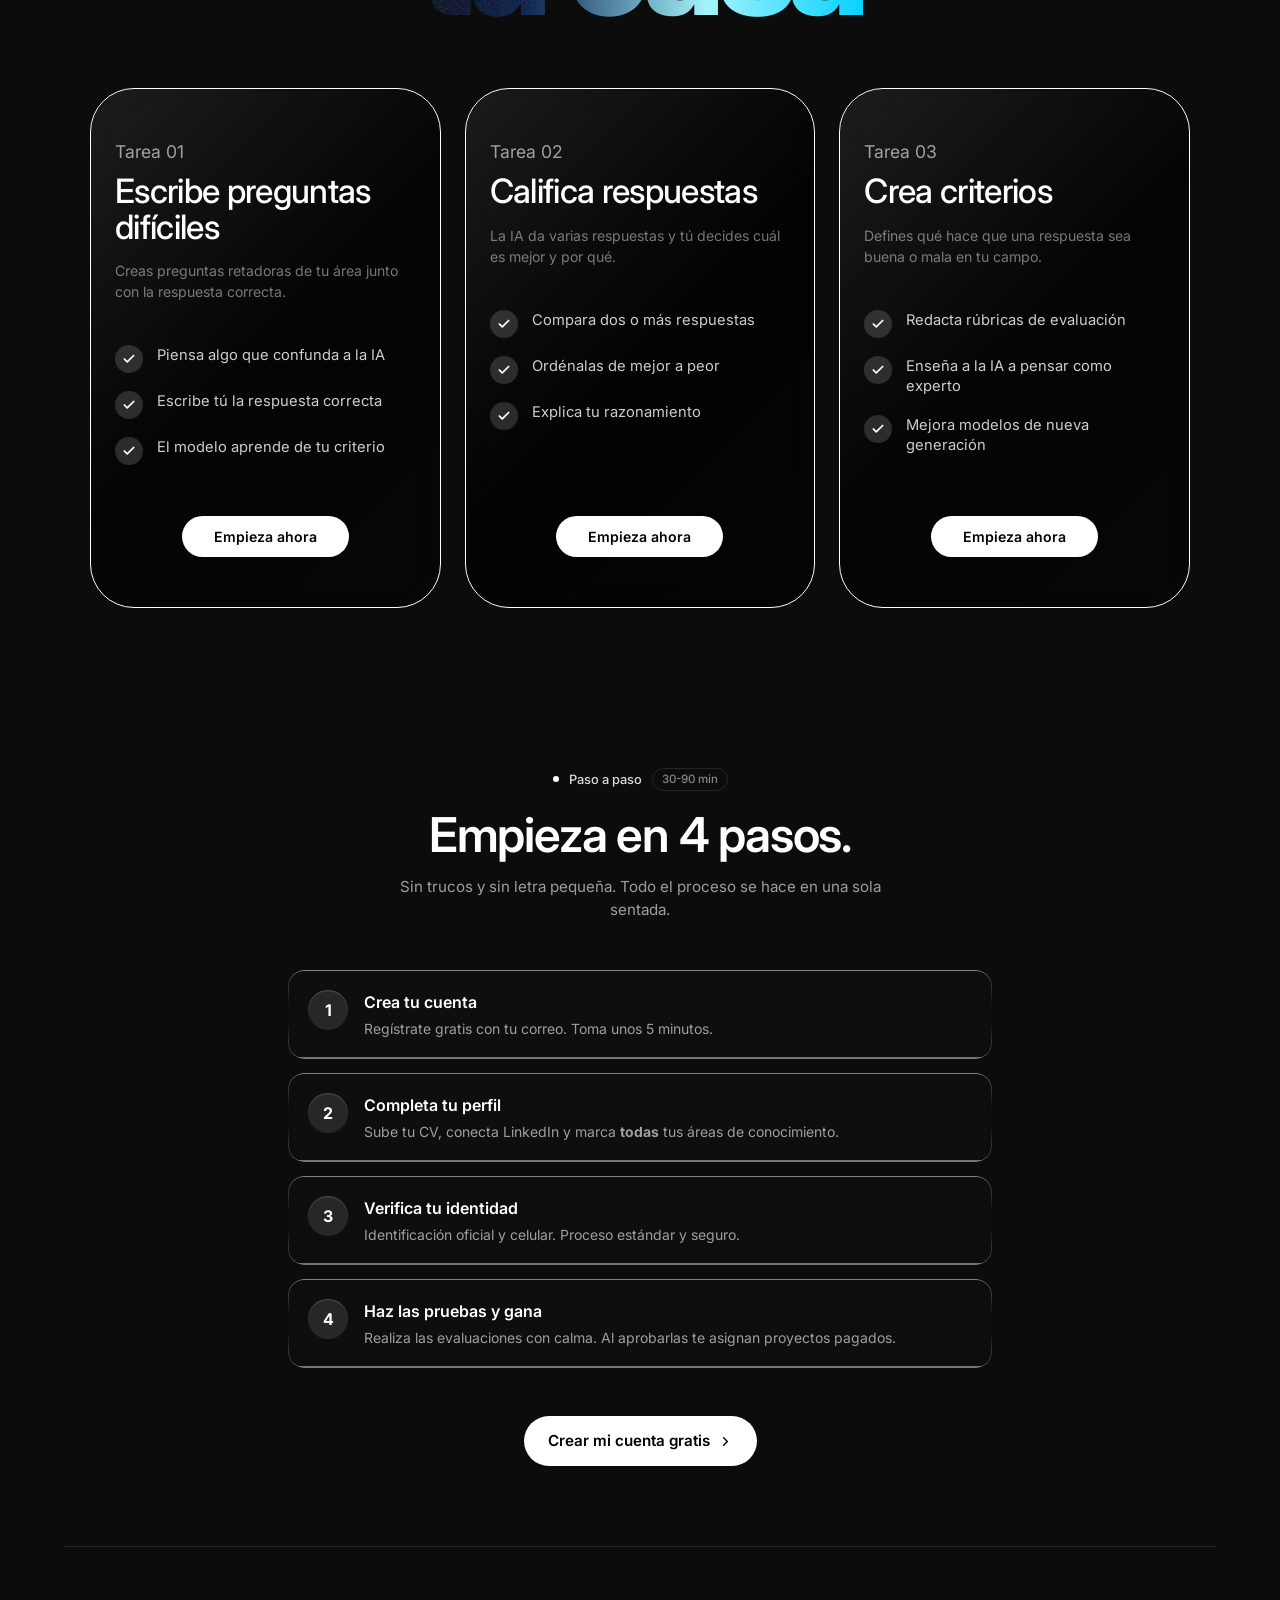
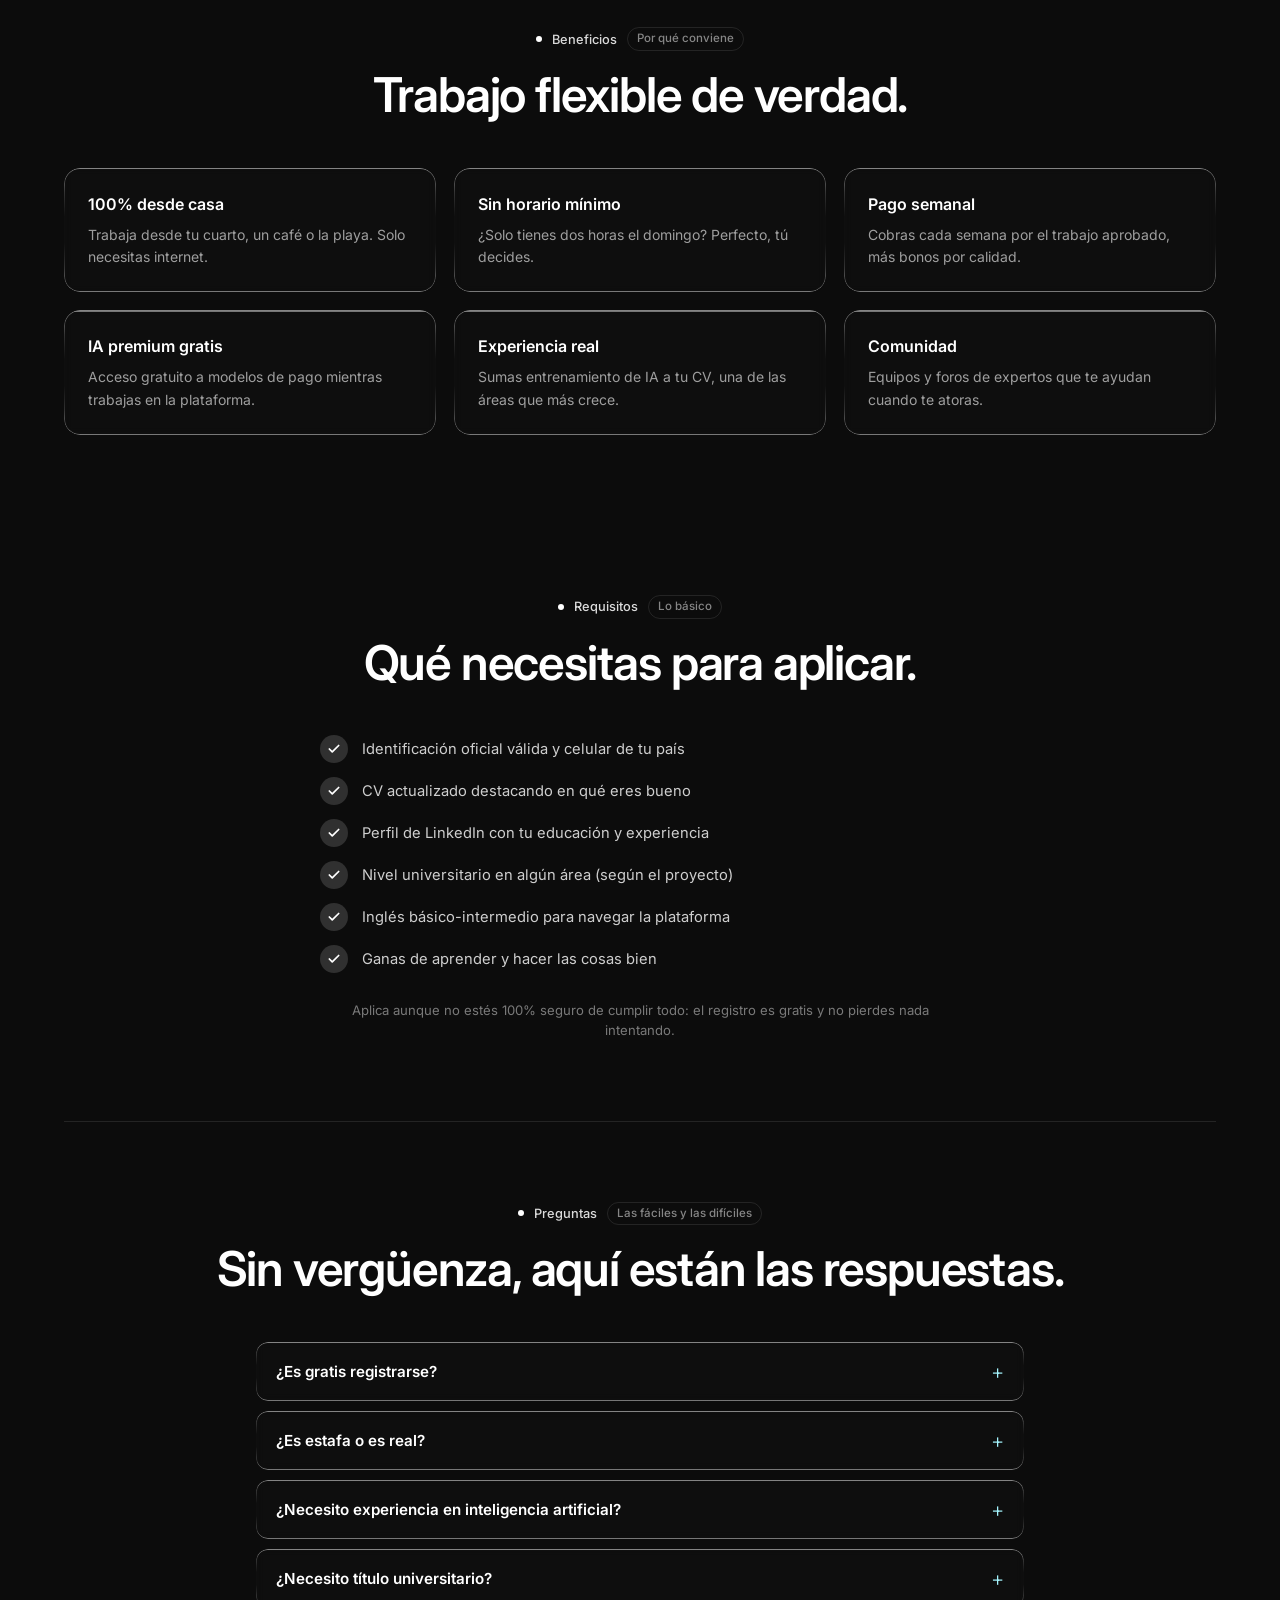
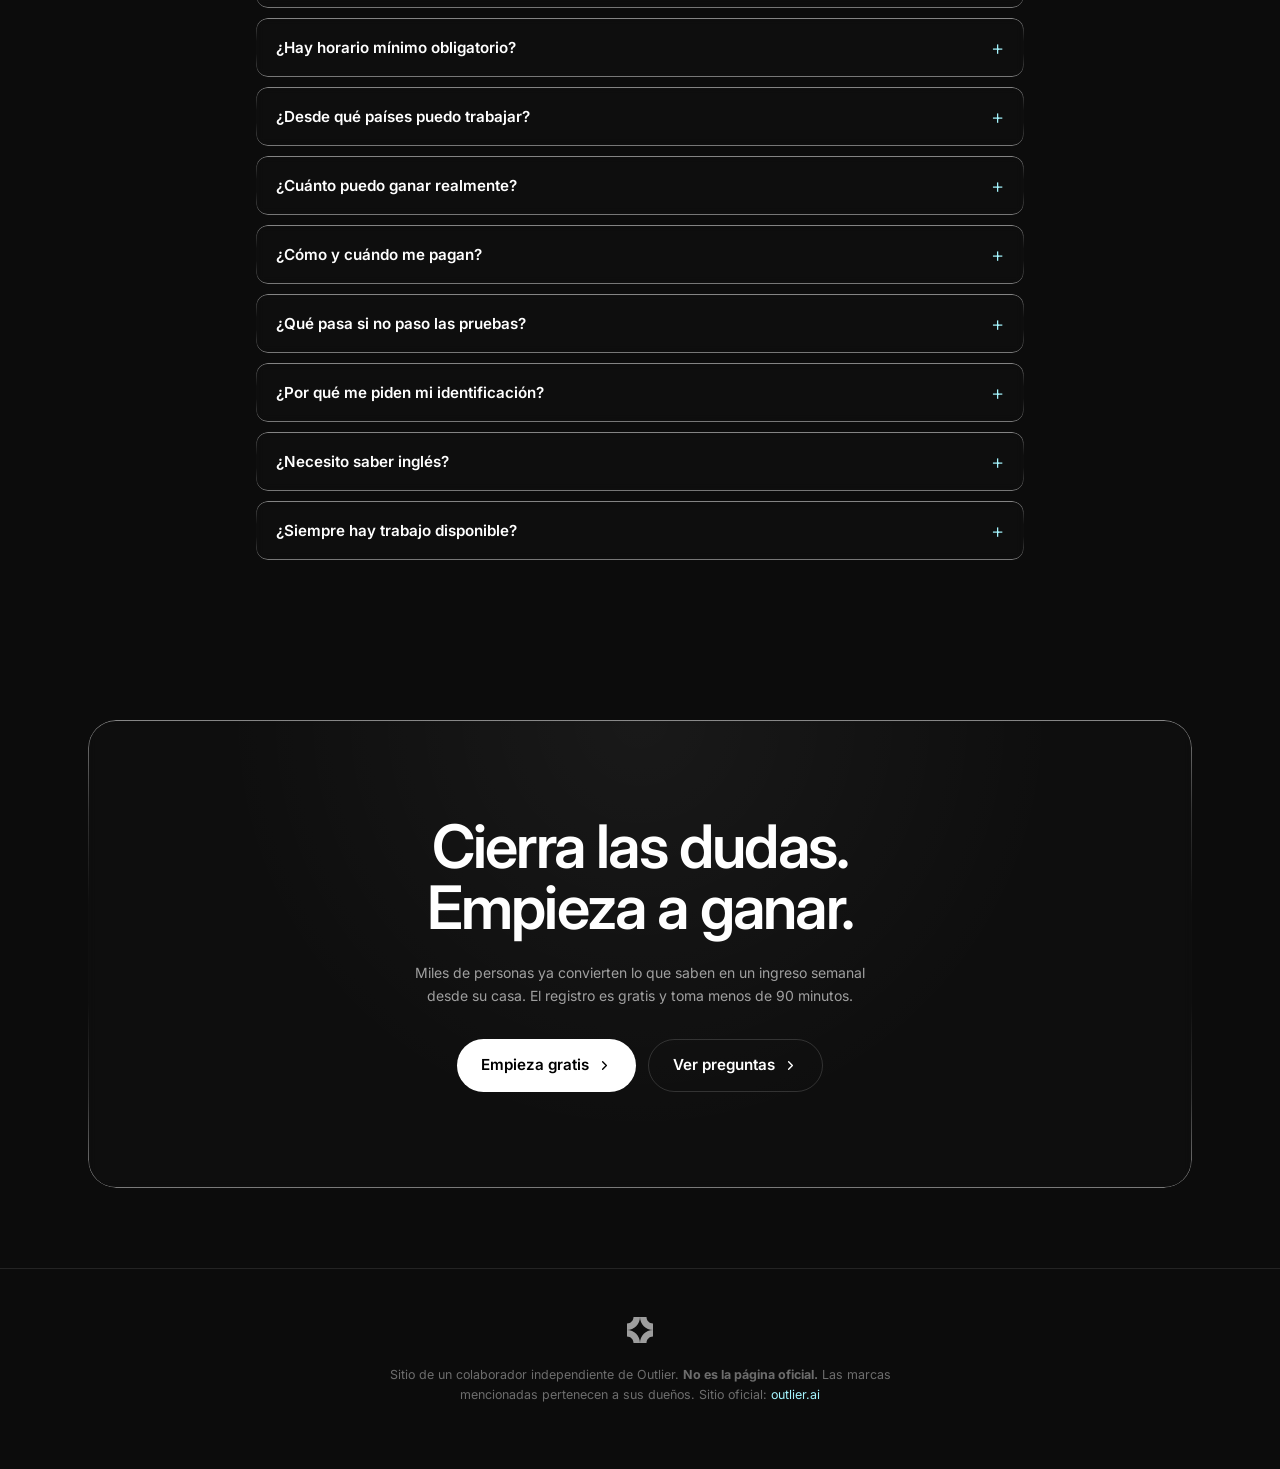
==== commit 7db59f1f: "Rediseno premium: video de fondo, liquid glass, barra macOS y mockup del panel" ====
--- a/index.html
+++ b/index.html
@@ -1,248 +1,459 @@
 <!DOCTYPE html>
 <html lang="es">
 <head>
-  <meta charset="UTF-8">
-  <meta name="viewport" content="width=device-width, initial-scale=1.0">
-  <title>Gana con Outlier — Trabaja desde casa entrenando IA</title>
-  <meta name="description" content="Empieza a ganar dinero desde casa entrenando inteligencia artificial con Outlier. Sin horarios, sin experiencia en IA, pago semanal. Registro gratis.">
-  <link rel="preconnect" href="https://fonts.googleapis.com">
-  <link rel="preconnect" href="https://fonts.gstatic.com" crossorigin>
-  <link href="https://fonts.googleapis.com/css2?family=Inter:wght@400;500;600;700;800;900&display=swap" rel="stylesheet">
-  <link rel="stylesheet" href="style.css">
+<meta charset="UTF-8">
+<meta name="viewport" content="width=device-width, initial-scale=1.0">
+<title>Gana con Outlier — Trabaja desde casa entrenando IA</title>
+<meta name="description" content="Gana dinero desde casa entrenando inteligencia artificial con Outlier. Sin horarios, sin experiencia en IA, pago semanal. Registro gratis.">
+<link rel="preconnect" href="https://fonts.googleapis.com">
+<link rel="preconnect" href="https://fonts.gstatic.com" crossorigin>
+<link href="https://fonts.googleapis.com/css2?family=Inter:wght@400;500;600;700;800;900&display=swap" rel="stylesheet">
+<link rel="stylesheet" href="style.css">
 </head>
 <body>
 
-  <!-- ===== HEADER ===== -->
-  <header class="header" id="header">
-    <div class="container header__inner">
-      <a href="#" class="logo">Gana<span>con</span>Outlier</a>
-      <nav class="nav" id="nav">
-        <a href="#que-es" class="nav__link">Qué es</a>
-        <a href="#como-funciona" class="nav__link">Cómo funciona</a>
-        <a href="#beneficios" class="nav__link">Beneficios</a>
-        <a href="#requisitos" class="nav__link">Requisitos</a>
-        <a href="#faq" class="nav__link">Preguntas</a>
-        <a href="https://app.outlier.ai/expert/referrals/link/4JBXAOTH_L2a6J68TED52x5hpHk" target="_blank" rel="noopener" class="btn btn--sm nav__cta">Empieza ahora</a>
-      </nav>
-      <button class="menu-toggle" id="menuToggle" aria-label="Abrir menú">
-        <span></span><span></span><span></span>
-      </button>
-    </div>
-  </header>
-
-  <!-- ===== HERO ===== -->
-  <section class="hero">
-    <div class="container hero__inner">
-      <p class="hero__badge reveal">🏠 100% remoto &nbsp;·&nbsp; ⏰ Sin horarios &nbsp;·&nbsp; 💸 Pago semanal</p>
-      <h1 class="hero__title reveal">Gana dinero desde casa<br><span>entrenando inteligencia artificial</span></h1>
-      <p class="hero__sub reveal">Outlier busca personas con conocimiento en idiomas, redacción, matemáticas, programación y más. Tú pones lo que sabes, ellos ponen el pago. <strong>No necesitas experiencia en IA.</strong></p>
-      <div class="hero__actions reveal">
-        <a href="https://app.outlier.ai/expert/referrals/link/4JBXAOTH_L2a6J68TED52x5hpHk" target="_blank" rel="noopener" class="btn btn--lg">Empieza ahora — es gratis →</a>
-        <a href="#como-funciona" class="btn btn--lg btn--ghost">Ver cómo funciona</a>
-      </div>
-      <p class="hero__note reveal">Registro gratuito · Sin experiencia en IA · Disponible en 50 países</p>
-      <div class="hero__stats reveal">
-        <div class="stat"><strong>$500M+</strong><span>pagados a expertos</span></div>
-        <div class="stat"><strong>100K+</strong><span>expertos activos</span></div>
-        <div class="stat"><strong>50</strong><span>países</span></div>
-        <div class="stat"><strong>4.1/5</strong><span>en Trustpilot</span></div>
-      </div>
-    </div>
-  </section>
-
-  <!-- ===== QUÉ ES ===== -->
-  <section class="section" id="que-es">
-    <div class="container">
-      <p class="section__tag reveal">La explicación simple</p>
-      <h2 class="section__title reveal">¿Qué es Outlier?</h2>
-      <div class="que-es__box reveal">
-        <p>Outlier es una plataforma donde <strong>personas reales enseñan a la inteligencia artificial a ser mejor</strong>.</p>
-        <p>Las empresas de IA necesitan humanos que revisen, califiquen y mejoren las respuestas de sus modelos — <strong>y pagan por ello</strong>. Outlier es operada por <strong>Scale AI</strong>, una empresa tecnológica de San Francisco que ya ha pagado más de <strong>$500 millones</strong> a sus colaboradores.</p>
-        <p class="que-es__simple">En pocas palabras: <em>respondes preguntas de tu área, la IA aprende de ti, y tú recibes dinero cada semana.</em></p>
-      </div>
-    </div>
-  </section>
-
-  <!-- ===== QUÉ HARÁS ===== -->
-  <section class="section section--alt" id="tareas">
-    <div class="container">
-      <p class="section__tag reveal">Tu día a día</p>
-      <h2 class="section__title reveal">¿Qué harás exactamente?</h2>
-      <p class="section__sub reveal">Tareas sencillas relacionadas con lo que ya sabes. Estos son los 3 tipos más comunes:</p>
-      <div class="cards">
-        <div class="card reveal">
-          <div class="card__icon">✍️</div>
-          <h3>Escribir preguntas difíciles</h3>
-          <p>Crea preguntas retadoras de tu área (las que harían fallar a una IA) junto con su respuesta correcta. Así la IA aprende.</p>
-        </div>
-        <div class="card reveal">
-          <div class="card__icon">⭐</div>
-          <h3>Calificar respuestas de la IA</h3>
-          <p>La IA da varias respuestas y tú las comparas, las ordenas y dices cuál es mejor y por qué. Tu criterio vale oro.</p>
-        </div>
-        <div class="card reveal">
-          <div class="card__icon">📏</div>
-          <h3>Crear criterios de evaluación</h3>
-          <p>Defines qué hace que una respuesta sea buena o mala. Básicamente, le enseñas a la IA a pensar como un experto.</p>
-        </div>
-      </div>
-    </div>
-  </section>
-
-  <!-- ===== CÓMO FUNCIONA ===== -->
-  <section class="section" id="como-funciona">
-    <div class="container">
-      <p class="section__tag reveal">Paso a paso</p>
-      <h2 class="section__title reveal">Cómo empezar en 4 pasos</h2>
-      <p class="section__sub reveal">Todo el proceso toma entre 30 y 90 minutos. Sin trucos, sin letra pequeña.</p>
-      <div class="steps">
-        <div class="step reveal">
-          <div class="step__num">1</div>
-          <div class="step__content">
-            <h3>Crea tu cuenta</h3>
-            <p>Haz clic en el botón de registro y crea tu perfil en 5 minutos. Es completamente gratis.</p>
+<!-- ===== FILTROS SVG DE RUIDO ===== -->
+<svg class="svg-defs" width="0" height="0" aria-hidden="true">
+  <filter id="c3-noise">
+    <feTurbulence type="fractalNoise" baseFrequency="0.9" numOctaves="2" stitchTiles="stitch" />
+    <feColorMatrix type="matrix" values="0 0 0 0 0  0 0 0 0 0  0 0 0 0 0  0 0 0 0.35 0" />
+    <feComposite in2="SourceGraphic" operator="in" result="noise" />
+    <feBlend in="SourceGraphic" in2="noise" mode="multiply" />
+  </filter>
+  <filter id="c3-noise-wm">
+    <feTurbulence type="fractalNoise" baseFrequency="0.5" numOctaves="2" stitchTiles="stitch" />
+    <feComponentTransfer><feFuncA type="linear" slope="0.075" /></feComponentTransfer>
+    <feComposite in2="SourceGraphic" operator="in" result="noise" />
+    <feBlend in="SourceGraphic" in2="noise" mode="overlay" />
+  </filter>
+</svg>
+
+<!-- ===== VIDEO DE FONDO ===== -->
+<div class="bg-video">
+  <video autoplay loop muted playsinline
+    src="https://d8j0ntlcm91z4.cloudfront.net/user_38xzZboKViGWJOttwIXH07lWA1P/hf_20260508_064122_c4750c0e-7476-4b44-94a2-a85a65c63bf2.mp4"></video>
+</div>
+<div class="bg-scrim"></div>
+
+<!-- ===== LÍNEAS GUÍA ===== -->
+<div class="guide guide--l"></div>
+<div class="guide guide--r"></div>
+
+<!-- ===== NAVBAR ===== -->
+<header class="navbar">
+  <div class="wrap navbar__inner">
+    <a href="#" class="logomark" aria-label="Inicio">
+      <svg viewBox="0 0 256 256" fill="currentColor"><path d="M 0 128 C 70.692 128 128 185.308 128 256 L 64 256 C 64 220.654 35.346 192 0 192 Z M 256 192 C 220.654 192 192 220.654 192 256 L 128 256 C 128 185.308 185.308 128 256 128 Z M 128 0 C 128 70.692 70.692 128 0 128 L 0 64 C 35.346 64 64 35.346 64 0 Z M 192 0 C 192 35.346 220.654 64 256 64 L 256 128 C 185.308 128 128 70.692 128 0 Z"/></svg>
+    </a>
+    <nav class="navlinks" id="nav">
+      <a href="#que-es" style="--d:.10s">Qué es</a>
+      <a href="#tareas" style="--d:.15s">Qué harás</a>
+      <a href="#pasos" style="--d:.20s">Pasos</a>
+      <a href="#opiniones" style="--d:.25s">Opiniones</a>
+      <a href="#faq" style="--d:.30s">Preguntas</a>
+      <a class="pill pill--white navlinks__cta" href="https://app.outlier.ai/expert/referrals/link/4JBXAOTH_L2a6J68TED52x5hpHk" target="_blank" rel="noopener">
+        Empieza gratis
+        <svg class="ico ico--chev" viewBox="0 0 24 24" fill="none" stroke="currentColor" stroke-width="2.2" stroke-linecap="round" stroke-linejoin="round"><path d="M9 18l6-6-6-6"/></svg>
+      </a>
+    </nav>
+    <a class="pill pill--white navbar__cta" href="https://app.outlier.ai/expert/referrals/link/4JBXAOTH_L2a6J68TED52x5hpHk" target="_blank" rel="noopener">
+      Empieza gratis
+      <svg class="ico ico--chev" viewBox="0 0 24 24" fill="none" stroke="currentColor" stroke-width="2.2" stroke-linecap="round" stroke-linejoin="round"><path d="M9 18l6-6-6-6"/></svg>
+    </a>
+    <button class="menu-btn" id="menuBtn" aria-label="Menú">
+      <svg viewBox="0 0 24 24" fill="none" stroke="currentColor" stroke-width="2" stroke-linecap="round"><path d="M4 8h16M4 16h16"/></svg>
+    </button>
+  </div>
+</header>
+
+<!-- ===== HERO ===== -->
+<section class="hero">
+  <h1 class="hero__title">
+    <span class="hero__l1">Tu conocimiento.</span>
+    <span class="hero__l2 shiny">Monetizado.</span>
+  </h1>
+  <p class="hero__sub">Outlier te paga por entrenar inteligencia artificial desde tu casa. Tú pones lo que ya sabes — idiomas, redacción, matemáticas o código — y cobras cada semana. Sin experiencia en IA.</p>
+  <div class="hero__cta">
+    <a class="pill pill--white pill--lg" href="https://app.outlier.ai/expert/referrals/link/4JBXAOTH_L2a6J68TED52x5hpHk" target="_blank" rel="noopener">
+      Empieza gratis
+      <svg class="ico ico--chev" viewBox="0 0 24 24" fill="none" stroke="currentColor" stroke-width="2.2" stroke-linecap="round" stroke-linejoin="round"><path d="M9 18l6-6-6-6"/></svg>
+    </a>
+    <p class="hero__note">Registro gratuito · 30-90 min de proceso · 50 países</p>
+  </div>
+  <div class="hero__stats">
+    <div class="stat liquid-glass"><strong>$500M+</strong><span>pagados a expertos</span></div>
+    <div class="stat liquid-glass"><strong>100K+</strong><span>expertos activos</span></div>
+    <div class="stat liquid-glass"><strong>50</strong><span>países</span></div>
+    <div class="stat liquid-glass"><strong>4.1/5</strong><span>en Trustpilot</span></div>
+  </div>
+</section>
+
+<!-- ===== BARRA ESTILO macOS ===== -->
+<div class="menubar">
+  <div class="wrap menubar__inner">
+    <div class="menubar__left">
+      <svg class="menubar__logo" viewBox="0 0 256 256" fill="currentColor"><path d="M 0 128 C 70.692 128 128 185.308 128 256 L 64 256 C 64 220.654 35.346 192 0 192 Z M 256 192 C 220.654 192 192 220.654 192 256 L 128 256 C 128 185.308 185.308 128 256 128 Z M 128 0 C 128 70.692 70.692 128 0 128 L 0 64 C 35.346 64 64 35.346 64 0 Z M 192 0 C 192 35.346 220.654 64 256 64 L 256 128 C 185.308 128 128 70.692 128 0 Z"/></svg>
+      <span class="menubar__brand">Outlier</span>
+      <span>Archivo</span><span>Edición</span><span>Ver</span>
+      <span class="hide-sm">Proyectos</span><span class="hide-md">Ventana</span><span class="hide-md">Ayuda</span>
+    </div>
+    <div class="menubar__right">
+      <svg class="ico" viewBox="0 0 24 24" fill="none" stroke="currentColor" stroke-width="2" stroke-linecap="round"><circle cx="11" cy="11" r="7"/><path d="M21 21l-4.3-4.3"/></svg>
+      <span id="menubarDate">lun 27 jul 1:09 PM</span>
+    </div>
+  </div>
+</div>
+
+<!-- ===== VENTANA MOCKUP ===== -->
+<section class="window-section wrap">
+  <div class="mac-window">
+    <div class="mac-window__bar">
+      <span class="dot" style="background:#ff5f57"></span>
+      <span class="dot" style="background:#febc2e"></span>
+      <span class="dot" style="background:#28c840"></span>
+      <span class="mac-window__title">Outlier — Panel del experto</span>
+    </div>
+    <div class="mac-window__body">
+
+      <aside class="pane pane--side">
+        <a class="side-cta" href="https://app.outlier.ai/expert/referrals/link/4JBXAOTH_L2a6J68TED52x5hpHk" target="_blank" rel="noopener">
+          <svg class="ico" viewBox="0 0 24 24" fill="currentColor"><path d="M12 3l1.9 5.1L19 10l-5.1 1.9L12 17l-1.9-5.1L5 10l5.1-1.9z"/></svg>
+          Unirme a Outlier
+        </a>
+        <nav class="side-nav">
+          <span class="side-nav__item is-active">
+            <svg class="ico" viewBox="0 0 24 24" fill="none" stroke="currentColor" stroke-width="1.8"><path d="M22 12h-6l-2 3h-4l-2-3H2"/><path d="M5.5 5.5L2 12v6a2 2 0 002 2h16a2 2 0 002-2v-6l-3.5-6.5A2 2 0 0016.7 4H7.3a2 2 0 00-1.8 1.5z"/></svg>
+            Tareas <em>12</em>
+          </span>
+          <span class="side-nav__item">
+            <svg class="ico" viewBox="0 0 24 24" fill="none" stroke="currentColor" stroke-width="1.8"><path d="M12 2L2 7l10 5 10-5-10-5z"/><path d="M2 17l10 5 10-5"/><path d="M2 12l10 5 10-5"/></svg>
+            Proyectos <em>3</em>
+          </span>
+          <span class="side-nav__item">
+            <svg class="ico" viewBox="0 0 24 24" fill="none" stroke="currentColor" stroke-width="1.8"><rect x="2" y="6" width="20" height="12" rx="2"/><circle cx="12" cy="12" r="2.5"/></svg>
+            Ganancias
+          </span>
+          <span class="side-nav__item">
+            <svg class="ico" viewBox="0 0 24 24" fill="none" stroke="currentColor" stroke-width="1.8"><circle cx="12" cy="8" r="6"/><path d="M15.5 13l1.5 8-5-3-5 3 1.5-8"/></svg>
+            Certificaciones <em>2</em>
+          </span>
+          <span class="side-nav__item">
+            <svg class="ico" viewBox="0 0 24 24" fill="none" stroke="currentColor" stroke-width="1.8"><path d="M17 21v-2a4 4 0 00-4-4H5a4 4 0 00-4 4v2"/><circle cx="9" cy="7" r="4"/><path d="M23 21v-2a4 4 0 00-3-3.9"/></svg>
+            Comunidad
+          </span>
+          <span class="side-nav__item">
+            <svg class="ico" viewBox="0 0 24 24" fill="none" stroke="currentColor" stroke-width="1.8"><circle cx="12" cy="12" r="10"/><path d="M9.1 9a3 3 0 015.8 1c0 2-3 3-3 3"/><path d="M12 17h.01"/></svg>
+            Ayuda
+          </span>
+        </nav>
+        <p class="side-title">Categorías</p>
+        <div class="side-labels">
+          <span><i style="background:#00d2ff"></i>Español</span>
+          <span><i style="background:#A4F4FD"></i>Redacción</span>
+          <span><i style="background:#f59e0b"></i>Matemáticas</span>
+          <span><i style="background:#10b981"></i>Programación</span>
+        </div>
+      </aside>
+
+      <div class="pane pane--list">
+        <div class="list-search">
+          <svg class="ico" viewBox="0 0 24 24" fill="none" stroke="currentColor" stroke-width="2" stroke-linecap="round"><circle cx="11" cy="11" r="7"/><path d="M21 21l-4.3-4.3"/></svg>
+          <span>Buscar tareas</span>
+        </div>
+        <div class="task is-unread is-active">
+          <div class="task__top"><b>Español · Calificación</b><time>9:41</time></div>
+          <p class="task__subject">Califica respuestas de la IA</p>
+          <p class="task__preview">Compara dos respuestas y elige la mejor según precisión…</p>
+        </div>
+        <div class="task is-unread">
+          <div class="task__top"><b>Matemáticas</b><time>8:12</time></div>
+          <p class="task__subject">Escribe problemas retadores</p>
+          <p class="task__preview">Crea un problema que confunda al modelo y su solución…</p>
+        </div>
+        <div class="task">
+          <div class="task__top"><b>Programación</b><time>Ayer</time></div>
+          <p class="task__subject">Revisa código en Python</p>
+          <p class="task__preview">Detecta errores en la respuesta generada por la IA…</p>
+        </div>
+        <div class="task">
+          <div class="task__top"><b>Redacción</b><time>Ayer</time></div>
+          <p class="task__subject">Crea rúbricas de evaluación</p>
+          <p class="task__preview">Define qué hace que una respuesta sea buena o mala…</p>
+        </div>
+        <div class="task">
+          <div class="task__top"><b>Idiomas</b><time>Lun</time></div>
+          <p class="task__subject">Traducción EN → ES</p>
+          <p class="task__preview">Revisa la naturalidad de la traducción automática…</p>
+        </div>
+        <div class="task">
+          <div class="task__top"><b>Razonamiento</b><time>Lun</time></div>
+          <p class="task__subject">Evalúa lógica paso a paso</p>
+          <p class="task__preview">Marca en qué paso el modelo se equivocó…</p>
+        </div>
+      </div>
+
+      <div class="pane pane--reader">
+        <div class="reader__tools">
+          <span class="tool"><svg class="ico" viewBox="0 0 24 24" fill="none" stroke="currentColor" stroke-width="1.8" stroke-linecap="round"><path d="M9 17l-5-5 5-5"/><path d="M20 18v-2a4 4 0 00-4-4H4"/></svg></span>
+          <span class="tool"><svg class="ico" viewBox="0 0 24 24" fill="none" stroke="currentColor" stroke-width="1.8" stroke-linecap="round"><path d="M15 17l5-5-5-5"/><path d="M4 18v-2a4 4 0 014-4h12"/></svg></span>
+          <span class="tool"><svg class="ico" viewBox="0 0 24 24" fill="none" stroke="currentColor" stroke-width="1.8"><rect x="3" y="4" width="18" height="4" rx="1"/><path d="M5 8v11a1 1 0 001 1h12a1 1 0 001-1V8"/><path d="M10 12h4"/></svg></span>
+          <span class="tool"><svg class="ico" viewBox="0 0 24 24" fill="none" stroke="currentColor" stroke-width="1.8" stroke-linecap="round"><path d="M3 6h18"/><path d="M8 6V4a1 1 0 011-1h6a1 1 0 011 1v2"/><path d="M19 6l-1 14a2 2 0 01-2 2H8a2 2 0 01-2-2L5 6"/></svg></span>
+          <span class="tool tool--end"><svg class="ico" viewBox="0 0 24 24" fill="currentColor"><circle cx="5" cy="12" r="1.6"/><circle cx="12" cy="12" r="1.6"/><circle cx="19" cy="12" r="1.6"/></svg></span>
+        </div>
+        <h3 class="reader__title">Califica respuestas de la IA</h3>
+        <div class="reader__meta">
+          <span class="avatar">O</span>
+          <div><b>Proyecto Español LATAM</b><span>para ti · 9:41</span></div>
+          <span class="tag">Español</span>
+        </div>
+        <div class="reader__body">
+          <div class="summary liquid-glass">
+            <p class="summary__head">
+              <svg class="ico" viewBox="0 0 24 24" fill="currentColor"><path d="M12 3l1.9 5.1L19 10l-5.1 1.9L12 17l-1.9-5.1L5 10l5.1-1.9z"/></svg>
+              Resumen de la tarea
+            </p>
+            <p>Compara dos respuestas del modelo, elige la mejor y explica por qué. Duración estimada: 20 minutos.</p>
           </div>
-        </div>
-        <div class="step reveal">
-          <div class="step__num">2</div>
-          <div class="step__content">
-            <h3>Completa tu perfil</h3>
-            <p>Sube tu CV, conecta tu LinkedIn y marca <strong>todas</strong> las áreas donde tienes conocimiento. Mientras más completo, más proyectos te llegan.</p>
-          </div>
-        </div>
-        <div class="step reveal">
-          <div class="step__num">3</div>
-          <div class="step__content">
-            <h3>Verifica tu identidad</h3>
-            <p>Te pedirán una identificación oficial y tu celular. Es un proceso estándar y seguro para confirmar que eres una persona real.</p>
-          </div>
-        </div>
-        <div class="step reveal">
-          <div class="step__num">4</div>
-          <div class="step__content">
-            <h3>Haz las pruebas y empieza a ganar</h3>
-            <p>Realiza las evaluaciones de habilidad <strong>con calma</strong> (lee bien las instrucciones). Al aprobarlas, te asignan proyectos pagados.</p>
-          </div>
-        </div>
-      </div>
-      <div class="center reveal">
-        <a href="https://app.outlier.ai/expert/referrals/link/4JBXAOTH_L2a6J68TED52x5hpHk" target="_blank" rel="noopener" class="btn btn--lg">Crear mi cuenta gratis →</a>
-      </div>
-    </div>
-  </section>
-
-  <!-- ===== BENEFICIOS ===== -->
-  <section class="section section--alt" id="beneficios">
-    <div class="container">
-      <p class="section__tag reveal">Por qué conviene</p>
-      <h2 class="section__title reveal">Beneficios de trabajar en Outlier</h2>
-      <div class="benefits">
-        <div class="benefit reveal"><span class="benefit__icon">🏡</span><div><h3>100% desde casa</h3><p>Trabaja desde tu sofá, tu cuarto o una playa. Solo necesitas internet.</p></div></div>
-        <div class="benefit reveal"><span class="benefit__icon">⏰</span><div><h3>Sin horario mínimo</h3><p>Tú decides cuándo y cuánto trabajar. ¿Solo tienes 2 horas el domingo? Perfecto.</p></div></div>
-        <div class="benefit reveal"><span class="benefit__icon">💵</span><div><h3>Pago semanal</h3><p>Cobras cada semana por tu trabajo aprobado, más bonos extra por buena calidad.</p></div></div>
-        <div class="benefit reveal"><span class="benefit__icon">🤖</span><div><h3>IA premium gratis</h3><p>Acceso gratuito a modelos de IA de pago mientras trabajas en la plataforma.</p></div></div>
-        <div class="benefit reveal"><span class="benefit__icon">📈</span><div><h3>Experiencia para tu CV</h3><p>Ganas experiencia real en entrenamiento de IA, una de las áreas que más crece.</p></div></div>
-        <div class="benefit reveal"><span class="benefit__icon">👥</span><div><h3>Comunidad de apoyo</h3><p>No estás solo: hay equipos y comunidad de expertos que te ayudan a mejorar.</p></div></div>
-      </div>
-    </div>
-  </section>
-
-  <!-- ===== REQUISITOS ===== -->
-  <section class="section" id="requisitos">
-    <div class="container">
-      <p class="section__tag reveal">Lo que necesitas</p>
-      <h2 class="section__title reveal">Requisitos para aplicar</h2>
-      <p class="section__sub reveal">Nada raro. Solo lo básico para comprobar quién eres y qué sabes:</p>
-      <ul class="checklist reveal">
-        <li>Identificación oficial válida y un celular de tu país de residencia</li>
-        <li>Tu CV actualizado, destacando en qué eres bueno</li>
-        <li>Perfil de LinkedIn con tu educación y experiencia</li>
-        <li>Nivel universitario en algún área: estudiante, egresado, maestría o doctorado (depende del proyecto)</li>
-        <li>Inglés básico-intermedio para navegar la plataforma (hay proyectos en español)</li>
-        <li>Ganas de aprender y hacer las cosas bien</li>
+          <p>Hola,</p>
+          <p>En esta tarea verás una pregunta y dos respuestas generadas por la inteligencia artificial. Tu trabajo es decidir cuál es mejor evaluando precisión, claridad y utilidad.</p>
+          <p>No necesitas saber de IA: solo aplicar tu criterio como hablante nativo de español. Tu evaluación entrena directamente al modelo.</p>
+          <p class="muted">— El equipo de Outlier</p>
+          <span class="attach">
+            <svg class="ico" viewBox="0 0 24 24" fill="none" stroke="currentColor" stroke-width="1.8" stroke-linecap="round"><path d="M21 12.5l-8.5 8.5a5.5 5.5 0 01-7.8-7.8L13 5a3.7 3.7 0 015.2 5.2l-8.2 8.2a1.85 1.85 0 01-2.6-2.6L15 8"/></svg>
+            guia-del-proyecto.pdf
+          </span>
+        </div>
+      </div>
+
+    </div>
+  </div>
+  <p class="mockup-note">Interfaz de ejemplo ilustrativa — así se siente trabajar desde el panel de Outlier.</p>
+</section>
+
+<!-- ===== QUÉ ES ===== -->
+<section class="section wrap two-col" id="que-es">
+  <div class="two-col__left reveal">
+    <p class="eyebrow"><i></i>Qué es <span class="eyebrow__tag">Sin tecnicismos</span></p>
+    <h2 class="h2">Personas reales enseñando<br>a la inteligencia artificial.</h2>
+    <p class="lead">Las empresas de IA necesitan humanos que revisen, califiquen y mejoren las respuestas de sus modelos — y pagan por ello. Outlier es operada por Scale AI y ya ha pagado más de $500 millones a colaboradores en 50 países.</p>
+    <div class="chips">
+      <span class="chip">Operada por Scale AI</span>
+      <span class="chip">$500M+ pagados</span>
+      <span class="chip">50 países</span>
+      <span class="chip">Pago semanal</span>
+    </div>
+  </div>
+  <div class="two-col__right reveal" style="--d:.12s">
+    <div class="panel liquid-glass">
+      <p class="panel__head">Una semana tipo · ejemplo ilustrativo</p>
+      <div class="panel__row liquid-glass">
+        <div class="panel__label"><span class="dot-s" style="background:#00d2ff"></span>Español <em>2 tareas</em></div>
+        <p>Calificar respuestas · ~2 h</p>
+      </div>
+      <div class="panel__row liquid-glass">
+        <div class="panel__label"><span class="dot-s" style="background:#f59e0b"></span>Matemáticas <em>3 tareas</em></div>
+        <p>Escribir problemas retadores · ~3 h</p>
+      </div>
+      <div class="panel__row liquid-glass">
+        <div class="panel__label"><span class="dot-s" style="background:#10b981"></span>Programación <em>1 tarea</em></div>
+        <p>Revisar código generado · ~1 h</p>
+      </div>
+      <div class="panel__row liquid-glass">
+        <div class="panel__label"><span class="dot-s" style="background:#A4F4FD"></span>Total <em>~6 horas</em></div>
+        <p>Tú decides cuántas horas y cuándo</p>
+      </div>
+      <p class="panel__foot">Las tareas y tarifas dependen de tu perfil, tu área y la demanda.</p>
+    </div>
+  </div>
+</section>
+
+<!-- ===== ÁREAS ===== -->
+<section class="section wrap cloud">
+  <p class="kicker reveal">Las áreas con más demanda ahora mismo</p>
+  <div class="cloud__grid">
+    <span class="reveal" style="--d:.00s">Español</span>
+    <span class="reveal" style="--d:.05s">Redacción</span>
+    <span class="reveal" style="--d:.10s">Matemáticas</span>
+    <span class="reveal" style="--d:.15s">Programación</span>
+    <span class="reveal" style="--d:.20s">Ciencias</span>
+    <span class="reveal" style="--d:.25s">Idiomas</span>
+    <span class="reveal" style="--d:.30s">Datos</span>
+    <span class="reveal" style="--d:.35s">Finanzas</span>
+  </div>
+</section>
+
+<!-- ===== OPINIONES ===== -->
+<section class="section wrap bordered" id="opiniones">
+  <p class="eyebrow eyebrow--center reveal"><i></i>Opiniones <span class="eyebrow__tag">Expertos reales</span></p>
+  <h2 class="h2 h2--center reveal">Lo que dicen quienes ya trabajan ahí.</h2>
+  <div class="quotes">
+    <figure class="quote liquid-glass reveal">
+      <blockquote>“Outlier me cambió la vida. Tengo mucha más tranquilidad y puedo trabajar desde donde sea, cuando quiera. Ahora tengo tiempo para mí y mis pasatiempos sin terminar agotado.”</blockquote>
+      <figcaption><b>Enzo D.</b><span>Especialista en idiomas</span><em>Países Bajos</em></figcaption>
+    </figure>
+    <figure class="quote liquid-glass reveal" style="--d:.10s">
+      <blockquote>“El trabajo es entretenido. Aprendo de una variedad enorme de temas porque cada vez que ves una tarea aprendes algo nuevo.”</blockquote>
+      <figcaption><b>Daliah B.</b><span>Especialista en idiomas</span><em>Alemania</em></figcaption>
+    </figure>
+    <figure class="quote liquid-glass reveal" style="--d:.20s">
+      <blockquote>“Veo Outlier como una gran oportunidad para trabajar con flexibilidad, mejorar tus habilidades y ganar más dinero a tu propio ritmo.”</blockquote>
+      <figcaption><b>Vaibhav</b><span>Experto en programación</span><em>Outlier</em></figcaption>
+    </figure>
+  </div>
+</section>
+
+<!-- ===== QUÉ HARÁS (marca de agua + tarjetas) ===== -->
+<section class="c3-section" id="tareas">
+  <div class="c3-watermark-container">
+    <div class="c3-watermark-main">
+      <span class="c3-watermark-line-1">Gana desde</span>
+      <span class="c3-watermark-line-2">tu casa</span>
+    </div>
+  </div>
+  <div class="c3-grid">
+    <article class="c3-card reveal">
+      <p class="c3-tier-small">Tarea 01</p>
+      <p class="c3-tier-large">Escribe preguntas difíciles</p>
+      <p class="c3-desc">Creas preguntas retadoras de tu área junto con la respuesta correcta.</p>
+      <ul class="c3-list">
+        <li><span class="c3-check"><svg viewBox="0 0 24 24" fill="none" stroke="#fff" stroke-width="3" stroke-linecap="round" stroke-linejoin="round"><path d="M20 6L9 17l-5-5"/></svg></span>Piensa algo que confunda a la IA</li>
+        <li><span class="c3-check"><svg viewBox="0 0 24 24" fill="none" stroke="#fff" stroke-width="3" stroke-linecap="round" stroke-linejoin="round"><path d="M20 6L9 17l-5-5"/></svg></span>Escribe tú la respuesta correcta</li>
+        <li><span class="c3-check"><svg viewBox="0 0 24 24" fill="none" stroke="#fff" stroke-width="3" stroke-linecap="round" stroke-linejoin="round"><path d="M20 6L9 17l-5-5"/></svg></span>El modelo aprende de tu criterio</li>
       </ul>
-      <p class="requisitos__tip reveal">💡 <strong>Tip:</strong> aplica aunque no estés 100% seguro de cumplir todo. El registro es gratis y no pierdes nada intentando.</p>
-    </div>
-  </section>
-
-  <!-- ===== FAQ ===== -->
-  <section class="section section--alt" id="faq">
-    <div class="container">
-      <p class="section__tag reveal">Sin vergüenza, pregunta lo que sea</p>
-      <h2 class="section__title reveal">Preguntas frecuentes</h2>
-      <p class="section__sub reveal">Las dudas que todos tienen (las simples y las difíciles), respondidas con honestidad:</p>
-
-      <div class="faq">
-        <div class="faq__item reveal">
-          <button class="faq__question">¿Es gratis registrarse?<span class="faq__arrow">+</span></button>
-          <div class="faq__answer"><p>Sí, 100% gratis. Outlier <strong>nunca</strong> te pedirá dinero para registrarte ni para trabajar. Si alguien te cobra por entrar, no es Outlier: es una estafa.</p></div>
-        </div>
-        <div class="faq__item reveal">
-          <button class="faq__question">¿Es estafa o es real?<span class="faq__arrow">+</span></button>
-          <div class="faq__answer"><p>Es real. Outlier es operada por <strong>Scale AI</strong>, una empresa tecnológica de San Francisco. Ha pagado más de <strong>$500 millones</strong> a expertos en 50 países y tiene calificación de 4.1/5 en Trustpilot con miles de reseñas.</p></div>
-        </div>
-        <div class="faq__item reveal">
-          <button class="faq__question">¿Necesito experiencia en inteligencia artificial?<span class="faq__arrow">+</span></button>
-          <div class="faq__answer"><p>No. Solo necesitas conocimiento en <strong>tu área</strong>: idiomas, redacción, matemáticas, programación, ciencias, etc. La plataforma te enseña cómo hacer las tareas de IA.</p></div>
-        </div>
-        <div class="faq__item reveal">
-          <button class="faq__question">¿Necesito título universitario?<span class="faq__arrow">+</span></button>
-          <div class="faq__answer"><p>Depende del proyecto. La mayoría pide nivel universitario (estar estudiando, ser egresado o tener posgrado). Aun así, te conviene aplicar aunque no estés seguro: el registro es gratis.</p></div>
-        </div>
-        <div class="faq__item reveal">
-          <button class="faq__question">¿Hay horario mínimo obligatorio?<span class="faq__arrow">+</span></button>
-          <div class="faq__answer"><p>No. Es una de las mejores partes: trabajas cuando quieras, desde donde quieras, sin mínimo de horas. Tus ganancias dependen de las horas que decidas trabajar cada semana.</p></div>
-        </div>
-        <div class="faq__item reveal">
-          <button class="faq__question">¿Desde qué países puedo trabajar?<span class="faq__arrow">+</span></button>
-          <div class="faq__answer"><p>Outlier opera en <strong>50 países</strong>. Lo que sí necesitas es una identificación oficial y un celular del país donde vives.</p></div>
-        </div>
-        <div class="faq__item reveal">
-          <button class="faq__question">¿Cuánto puedo ganar realmente?<span class="faq__arrow">+</span></button>
-          <div class="faq__answer"><p>Varía según tu área de conocimiento y el proyecto que te asignen. Se paga por hora/tarea más bonos por calidad, con <strong>pagos semanales</strong>. Sé honesto contigo: no es un sueldo fijo ni te harás rico, es un <strong>ingreso extra flexible</strong> que crece si trabajas más y mejor.</p></div>
-        </div>
-        <div class="faq__item reveal">
-          <button class="faq__question">¿Cómo y cuándo me pagan?<span class="faq__arrow">+</span></button>
-          <div class="faq__answer"><p>Los pagos son <strong>semanales</strong> por el trabajo aprobado. El método de pago depende de tu país y la plataforma te muestra las opciones disponibles cuando te registras.</p></div>
-        </div>
-        <div class="faq__item reveal">
-          <button class="faq__question">¿Qué pasa si no paso las pruebas de habilidad?<span class="faq__arrow">+</span></button>
-          <div class="faq__answer"><p>No es el fin del mundo: puedes intentar en otras áreas de conocimiento. Por eso es clave hacerlas <strong>con calma</strong>, leer bien las instrucciones y no hacerlas a la carrera. De estas pruebas depende que te asignen proyectos.</p></div>
-        </div>
-        <div class="faq__item reveal">
-          <button class="faq__question">¿Por qué me piden mi identificación?<span class="faq__arrow">+</span></button>
-          <div class="faq__answer"><p>Para verificar que eres una persona real y mantener una comunidad confiable. Es un proceso estándar (como cuando abres una cuenta de banco) y toma unos minutos.</p></div>
-        </div>
-        <div class="faq__item reveal">
-          <button class="faq__question">¿Necesito saber inglés?<span class="faq__arrow">+</span></button>
-          <div class="faq__answer"><p>Sí, un nivel básico-intermedio para moverte por la plataforma, aunque hay proyectos en español y otros idiomas. Si estás leyendo esto y te defiendes un poco en inglés, vas bien.</p></div>
-        </div>
-        <div class="faq__item reveal">
-          <button class="faq__question">¿Siempre hay trabajo disponible?<span class="faq__arrow">+</span></button>
-          <div class="faq__answer"><p>Honestamente: <strong>no está garantizado</strong>. Los proyectos llegan según tu perfil y la demanda de los clientes. Por eso es importante completar tu perfil al 100%, marcar todas tus áreas y hacer muy bien las pruebas: así aumentan tus oportunidades.</p></div>
-        </div>
-      </div>
-    </div>
-  </section>
-
-  <!-- ===== CTA FINAL ===== -->
-  <section class="cta-final">
-    <div class="container cta-final__inner reveal">
-      <h2>¿Listo para ganar desde casa?</h2>
-      <p>Crea tu cuenta gratis hoy. El proceso toma menos de 90 minutos y puedes empezar a recibir proyectos esta misma semana.</p>
-      <a href="https://app.outlier.ai/expert/referrals/link/4JBXAOTH_L2a6J68TED52x5hpHk" target="_blank" rel="noopener" class="btn btn--lg btn--white">Empieza ahora — es gratis →</a>
-      <p class="cta-final__note">Sin tarjeta · Sin pagos · Sin compromiso</p>
-    </div>
-  </section>
-
-  <!-- ===== FOOTER ===== -->
-  <footer class="footer">
-    <div class="container">
-      <p class="footer__brand">Gana<span>con</span>Outlier</p>
-      <p class="footer__disclaimer">Este sitio pertenece a un colaborador independiente de Outlier y <strong>no es la página oficial</strong>. Los nombres y marcas mencionados pertenecen a sus respectivos dueños. Sitio oficial: <a href="https://outlier.ai" target="_blank" rel="noopener">outlier.ai</a></p>
-    </div>
-  </footer>
-
-  <script src="script.js"></script>
+      <a class="c3-btn" href="https://app.outlier.ai/expert/referrals/link/4JBXAOTH_L2a6J68TED52x5hpHk" target="_blank" rel="noopener">Empieza ahora</a>
+    </article>
+    <article class="c3-card c3-card-pro reveal" style="--d:.10s">
+      <p class="c3-tier-small">Tarea 02</p>
+      <p class="c3-tier-large">Califica respuestas</p>
+      <p class="c3-desc">La IA da varias respuestas y tú decides cuál es mejor y por qué.</p>
+      <ul class="c3-list">
+        <li><span class="c3-check"><svg viewBox="0 0 24 24" fill="none" stroke="#fff" stroke-width="3" stroke-linecap="round" stroke-linejoin="round"><path d="M20 6L9 17l-5-5"/></svg></span>Compara dos o más respuestas</li>
+        <li><span class="c3-check"><svg viewBox="0 0 24 24" fill="none" stroke="#fff" stroke-width="3" stroke-linecap="round" stroke-linejoin="round"><path d="M20 6L9 17l-5-5"/></svg></span>Ordénalas de mejor a peor</li>
+        <li><span class="c3-check"><svg viewBox="0 0 24 24" fill="none" stroke="#fff" stroke-width="3" stroke-linecap="round" stroke-linejoin="round"><path d="M20 6L9 17l-5-5"/></svg></span>Explica tu razonamiento</li>
+      </ul>
+      <a class="c3-btn" href="https://app.outlier.ai/expert/referrals/link/4JBXAOTH_L2a6J68TED52x5hpHk" target="_blank" rel="noopener">Empieza ahora</a>
+    </article>
+    <article class="c3-card reveal" style="--d:.20s">
+      <p class="c3-tier-small">Tarea 03</p>
+      <p class="c3-tier-large">Crea criterios</p>
+      <p class="c3-desc">Defines qué hace que una respuesta sea buena o mala en tu campo.</p>
+      <ul class="c3-list">
+        <li><span class="c3-check"><svg viewBox="0 0 24 24" fill="none" stroke="#fff" stroke-width="3" stroke-linecap="round" stroke-linejoin="round"><path d="M20 6L9 17l-5-5"/></svg></span>Redacta rúbricas de evaluación</li>
+        <li><span class="c3-check"><svg viewBox="0 0 24 24" fill="none" stroke="#fff" stroke-width="3" stroke-linecap="round" stroke-linejoin="round"><path d="M20 6L9 17l-5-5"/></svg></span>Enseña a la IA a pensar como experto</li>
+        <li><span class="c3-check"><svg viewBox="0 0 24 24" fill="none" stroke="#fff" stroke-width="3" stroke-linecap="round" stroke-linejoin="round"><path d="M20 6L9 17l-5-5"/></svg></span>Mejora modelos de nueva generación</li>
+      </ul>
+      <a class="c3-btn" href="https://app.outlier.ai/expert/referrals/link/4JBXAOTH_L2a6J68TED52x5hpHk" target="_blank" rel="noopener">Empieza ahora</a>
+    </article>
+  </div>
+</section>
+
+<!-- ===== PASOS ===== -->
+<section class="section wrap" id="pasos">
+  <p class="eyebrow eyebrow--center reveal"><i></i>Paso a paso <span class="eyebrow__tag">30-90 min</span></p>
+  <h2 class="h2 h2--center reveal">Empieza en 4 pasos.</h2>
+  <p class="sub reveal">Sin trucos y sin letra pequeña. Todo el proceso se hace en una sola sentada.</p>
+  <div class="steps">
+    <div class="step liquid-glass reveal">
+      <span class="step__n">1</span>
+      <div><h3>Crea tu cuenta</h3><p>Regístrate gratis con tu correo. Toma unos 5 minutos.</p></div>
+    </div>
+    <div class="step liquid-glass reveal" style="--d:.08s">
+      <span class="step__n">2</span>
+      <div><h3>Completa tu perfil</h3><p>Sube tu CV, conecta LinkedIn y marca <b>todas</b> tus áreas de conocimiento.</p></div>
+    </div>
+    <div class="step liquid-glass reveal" style="--d:.16s">
+      <span class="step__n">3</span>
+      <div><h3>Verifica tu identidad</h3><p>Identificación oficial y celular. Proceso estándar y seguro.</p></div>
+    </div>
+    <div class="step liquid-glass reveal" style="--d:.24s">
+      <span class="step__n">4</span>
+      <div><h3>Haz las pruebas y gana</h3><p>Realiza las evaluaciones con calma. Al aprobarlas te asignan proyectos pagados.</p></div>
+    </div>
+  </div>
+  <div class="center reveal">
+    <a class="pill pill--white pill--lg" href="https://app.outlier.ai/expert/referrals/link/4JBXAOTH_L2a6J68TED52x5hpHk" target="_blank" rel="noopener">
+      Crear mi cuenta gratis
+      <svg class="ico ico--chev" viewBox="0 0 24 24" fill="none" stroke="currentColor" stroke-width="2.2" stroke-linecap="round" stroke-linejoin="round"><path d="M9 18l6-6-6-6"/></svg>
+    </a>
+  </div>
+</section>
+
+<!-- ===== BENEFICIOS ===== -->
+<section class="section wrap bordered" id="beneficios">
+  <p class="eyebrow eyebrow--center reveal"><i></i>Beneficios <span class="eyebrow__tag">Por qué conviene</span></p>
+  <h2 class="h2 h2--center reveal">Trabajo flexible de verdad.</h2>
+  <div class="grid-3">
+    <div class="mini liquid-glass reveal"><h3>100% desde casa</h3><p>Trabaja desde tu cuarto, un café o la playa. Solo necesitas internet.</p></div>
+    <div class="mini liquid-glass reveal" style="--d:.06s"><h3>Sin horario mínimo</h3><p>¿Solo tienes dos horas el domingo? Perfecto, tú decides.</p></div>
+    <div class="mini liquid-glass reveal" style="--d:.12s"><h3>Pago semanal</h3><p>Cobras cada semana por el trabajo aprobado, más bonos por calidad.</p></div>
+    <div class="mini liquid-glass reveal" style="--d:.18s"><h3>IA premium gratis</h3><p>Acceso gratuito a modelos de pago mientras trabajas en la plataforma.</p></div>
+    <div class="mini liquid-glass reveal" style="--d:.24s"><h3>Experiencia real</h3><p>Sumas entrenamiento de IA a tu CV, una de las áreas que más crece.</p></div>
+    <div class="mini liquid-glass reveal" style="--d:.30s"><h3>Comunidad</h3><p>Equipos y foros de expertos que te ayudan cuando te atoras.</p></div>
+  </div>
+</section>
+
+<!-- ===== REQUISITOS ===== -->
+<section class="section wrap" id="requisitos">
+  <p class="eyebrow eyebrow--center reveal"><i></i>Requisitos <span class="eyebrow__tag">Lo básico</span></p>
+  <h2 class="h2 h2--center reveal">Qué necesitas para aplicar.</h2>
+  <ul class="checklist reveal">
+    <li><span class="c3-check"><svg viewBox="0 0 24 24" fill="none" stroke="#fff" stroke-width="3" stroke-linecap="round" stroke-linejoin="round"><path d="M20 6L9 17l-5-5"/></svg></span>Identificación oficial válida y celular de tu país</li>
+    <li><span class="c3-check"><svg viewBox="0 0 24 24" fill="none" stroke="#fff" stroke-width="3" stroke-linecap="round" stroke-linejoin="round"><path d="M20 6L9 17l-5-5"/></svg></span>CV actualizado destacando en qué eres bueno</li>
+    <li><span class="c3-check"><svg viewBox="0 0 24 24" fill="none" stroke="#fff" stroke-width="3" stroke-linecap="round" stroke-linejoin="round"><path d="M20 6L9 17l-5-5"/></svg></span>Perfil de LinkedIn con tu educación y experiencia</li>
+    <li><span class="c3-check"><svg viewBox="0 0 24 24" fill="none" stroke="#fff" stroke-width="3" stroke-linecap="round" stroke-linejoin="round"><path d="M20 6L9 17l-5-5"/></svg></span>Nivel universitario en algún área (según el proyecto)</li>
+    <li><span class="c3-check"><svg viewBox="0 0 24 24" fill="none" stroke="#fff" stroke-width="3" stroke-linecap="round" stroke-linejoin="round"><path d="M20 6L9 17l-5-5"/></svg></span>Inglés básico-intermedio para navegar la plataforma</li>
+    <li><span class="c3-check"><svg viewBox="0 0 24 24" fill="none" stroke="#fff" stroke-width="3" stroke-linecap="round" stroke-linejoin="round"><path d="M20 6L9 17l-5-5"/></svg></span>Ganas de aprender y hacer las cosas bien</li>
+  </ul>
+  <p class="tip reveal">Aplica aunque no estés 100% seguro de cumplir todo: el registro es gratis y no pierdes nada intentando.</p>
+</section>
+
+<!-- ===== FAQ ===== -->
+<section class="section wrap bordered" id="faq">
+  <p class="eyebrow eyebrow--center reveal"><i></i>Preguntas <span class="eyebrow__tag">Las fáciles y las difíciles</span></p>
+  <h2 class="h2 h2--center reveal">Sin vergüenza, aquí están las respuestas.</h2>
+  <div class="faq">
+    <div class="faq__item liquid-glass reveal"><button class="faq__q">¿Es gratis registrarse?<span class="faq__x">+</span></button><div class="faq__a"><p>Sí, 100% gratis. Outlier <b>nunca</b> te pedirá dinero para registrarte ni para trabajar. Si alguien te cobra por entrar, es una estafa.</p></div></div>
+    <div class="faq__item liquid-glass reveal"><button class="faq__q">¿Es estafa o es real?<span class="faq__x">+</span></button><div class="faq__a"><p>Es real. Outlier es operada por <b>Scale AI</b>, empresa tecnológica de San Francisco. Ha pagado más de <b>$500 millones</b> a expertos en 50 países y tiene 4.1/5 en Trustpilot con miles de reseñas.</p></div></div>
+    <div class="faq__item liquid-glass reveal"><button class="faq__q">¿Necesito experiencia en inteligencia artificial?<span class="faq__x">+</span></button><div class="faq__a"><p>No. Solo necesitas conocimiento en <b>tu área</b>: idiomas, redacción, matemáticas, programación, ciencias, etc. La plataforma te enseña cómo hacer las tareas.</p></div></div>
+    <div class="faq__item liquid-glass reveal"><button class="faq__q">¿Necesito título universitario?<span class="faq__x">+</span></button><div class="faq__a"><p>Depende del proyecto. La mayoría pide nivel universitario (estudiante, egresado o posgrado). Aun así conviene aplicar: el registro es gratis.</p></div></div>
+    <div class="faq__item liquid-glass reveal"><button class="faq__q">¿Hay horario mínimo obligatorio?<span class="faq__x">+</span></button><div class="faq__a"><p>No. Trabajas cuando quieras, desde donde quieras, sin mínimo de horas. Tus ganancias dependen de las horas que decidas trabajar.</p></div></div>
+    <div class="faq__item liquid-glass reveal"><button class="faq__q">¿Desde qué países puedo trabajar?<span class="faq__x">+</span></button><div class="faq__a"><p>Outlier opera en <b>50 países</b>. Necesitas identificación oficial y celular del país donde vives.</p></div></div>
+    <div class="faq__item liquid-glass reveal"><button class="faq__q">¿Cuánto puedo ganar realmente?<span class="faq__x">+</span></button><div class="faq__a"><p>Varía según tu área y el proyecto asignado. Se paga por hora o tarea, más bonos por calidad, con <b>pagos semanales</b>. Siendo honestos: no es un sueldo fijo ni te harás rico — es un <b>ingreso extra flexible</b> que crece si trabajas más y mejor.</p></div></div>
+    <div class="faq__item liquid-glass reveal"><button class="faq__q">¿Cómo y cuándo me pagan?<span class="faq__x">+</span></button><div class="faq__a"><p>Los pagos son <b>semanales</b> por el trabajo aprobado. El método depende de tu país y la plataforma te muestra las opciones al registrarte.</p></div></div>
+    <div class="faq__item liquid-glass reveal"><button class="faq__q">¿Qué pasa si no paso las pruebas?<span class="faq__x">+</span></button><div class="faq__a"><p>No es el fin del mundo: puedes intentar en otras áreas. Por eso conviene hacerlas <b>con calma</b>, leyendo bien las instrucciones. De ellas depende que te asignen proyectos.</p></div></div>
+    <div class="faq__item liquid-glass reveal"><button class="faq__q">¿Por qué me piden mi identificación?<span class="faq__x">+</span></button><div class="faq__a"><p>Para verificar que eres una persona real y mantener una comunidad confiable. Es un proceso estándar, como abrir una cuenta de banco.</p></div></div>
+    <div class="faq__item liquid-glass reveal"><button class="faq__q">¿Necesito saber inglés?<span class="faq__x">+</span></button><div class="faq__a"><p>Sí, nivel básico-intermedio para moverte por la plataforma, aunque hay proyectos en español y otros idiomas.</p></div></div>
+    <div class="faq__item liquid-glass reveal"><button class="faq__q">¿Siempre hay trabajo disponible?<span class="faq__x">+</span></button><div class="faq__a"><p>Honestamente: <b>no está garantizado</b>. Los proyectos llegan según tu perfil y la demanda. Completa tu perfil al 100%, marca todas tus áreas y haz muy bien las pruebas para aumentar tus oportunidades.</p></div></div>
+  </div>
+</section>
+
+<!-- ===== CTA FINAL ===== -->
+<section class="wrap final-wrap">
+  <div class="final liquid-glass reveal">
+    <div class="final__glow"></div>
+    <h2 class="final__title">Cierra las dudas.<br>Empieza a ganar.</h2>
+    <p class="final__sub">Miles de personas ya convierten lo que saben en un ingreso semanal desde su casa. El registro es gratis y toma menos de 90 minutos.</p>
+    <div class="final__btns">
+      <a class="pill pill--white pill--lg" href="https://app.outlier.ai/expert/referrals/link/4JBXAOTH_L2a6J68TED52x5hpHk" target="_blank" rel="noopener">
+        Empieza gratis
+        <svg class="ico ico--chev" viewBox="0 0 24 24" fill="none" stroke="currentColor" stroke-width="2.2" stroke-linecap="round" stroke-linejoin="round"><path d="M9 18l6-6-6-6"/></svg>
+      </a>
+      <a class="pill pill--ghost pill--lg" href="#faq">
+        Ver preguntas
+        <svg class="ico ico--chev" viewBox="0 0 24 24" fill="none" stroke="currentColor" stroke-width="2.2" stroke-linecap="round" stroke-linejoin="round"><path d="M9 18l6-6-6-6"/></svg>
+      </a>
+    </div>
+  </div>
+</section>
+
+<!-- ===== FOOTER ===== -->
+<footer class="footer">
+  <div class="wrap">
+    <svg class="footer__logo" viewBox="0 0 256 256" fill="currentColor"><path d="M 0 128 C 70.692 128 128 185.308 128 256 L 64 256 C 64 220.654 35.346 192 0 192 Z M 256 192 C 220.654 192 192 220.654 192 256 L 128 256 C 128 185.308 185.308 128 256 128 Z M 128 0 C 128 70.692 70.692 128 0 128 L 0 64 C 35.346 64 64 35.346 64 0 Z M 192 0 C 192 35.346 220.654 64 256 64 L 256 128 C 185.308 128 128 70.692 128 0 Z"/></svg>
+    <p class="footer__text">Sitio de un colaborador independiente de Outlier. <b>No es la página oficial.</b> Las marcas mencionadas pertenecen a sus dueños. Sitio oficial: <a href="https://outlier.ai" target="_blank" rel="noopener">outlier.ai</a></p>
+  </div>
+</footer>
+
+<script src="script.js"></script>
 </body>
 </html>
--- a/style.css
+++ b/style.css
@@ -1,16 +1,9 @@
-/* ===== VARIABLES & RESET ===== */
+/* ============ BASE ============ */
 :root {
-  --bg: #0b0b12;
-  --bg-alt: #10101a;
-  --card: #15151f;
-  --border: #262635;
-  --text: #e9e9f2;
-  --text-dim: #a5a5bd;
-  --accent: #8b5cf6;
-  --accent-2: #6d28d9;
-  --accent-light: #a78bfa;
-  --green: #34d399;
-  --radius: 16px;
+  --brand: #3D81E3;
+  --cyan: #00d2ff;
+  --ice: #A4F4FD;
+  --wrap: 72rem;
 }
 
 * { margin: 0; padding: 0; box-sizing: border-box; }
@@ -18,452 +11,667 @@
 html { scroll-behavior: smooth; }
 
 body {
-  font-family: 'Inter', system-ui, -apple-system, sans-serif;
-  background: var(--bg);
-  color: var(--text);
-  line-height: 1.6;
+  font-family: 'Inter', system-ui, sans-serif;
+  -webkit-font-smoothing: antialiased;
+  background: #0c0c0c;
+  color: #fff;
+  line-height: 1.5;
   overflow-x: hidden;
-}
-
-.container { max-width: 1080px; margin: 0 auto; padding: 0 20px; }
-
-a { color: var(--accent-light); }
-
-/* ===== BOTONES ===== */
-.btn {
-  display: inline-block;
-  font-weight: 700;
-  text-decoration: none;
+  position: relative;
+  min-height: 100vh;
+}
+
+::selection { background: rgba(61, 129, 227, .3); }
+
+.svg-defs { position: absolute; width: 0; height: 0; }
+
+.wrap { max-width: var(--wrap); margin: 0 auto; padding: 0 24px; }
+
+a { color: inherit; text-decoration: none; }
+
+.ico { width: 16px; height: 16px; display: block; }
+
+/* ============ FONDO ============ */
+.bg-video {
+  position: fixed;
+  inset: 0;
+  z-index: 0;
+  pointer-events: none;
+}
+.bg-video video {
+  width: 100%;
+  height: 100%;
+  object-fit: cover;
+  pointer-events: none;
+}
+.bg-scrim {
+  position: fixed;
+  inset: 0;
+  z-index: 1;
+  pointer-events: none;
+  background:
+    radial-gradient(120% 80% at 50% 0%, rgba(12,12,12,.35) 0%, rgba(12,12,12,.78) 55%, #0c0c0c 100%);
+}
+
+.guide {
+  display: none;
+  position: fixed;
+  top: 0; bottom: 0;
+  width: 1px;
+  background: rgba(255,255,255,.1);
+  z-index: 5;
+  pointer-events: none;
+  left: 50%;
+}
+.guide--l { transform: translateX(calc(-50% - 36rem)); }
+.guide--r { transform: translateX(calc(-50% + 36rem)); }
+@media (min-width: 768px) { .guide { display: block; } }
+
+/* Todo el contenido va encima del video */
+.navbar, .hero, .menubar, .window-section, .section, .c3-section, .final-wrap, .footer {
+  position: relative;
+  z-index: 10;
+}
+
+/* ============ LIQUID GLASS ============ */
+.liquid-glass {
+  background: rgba(255,255,255,0.01);
+  background-blend-mode: luminosity;
+  backdrop-filter: blur(4px);
+  -webkit-backdrop-filter: blur(4px);
+  border: none;
+  box-shadow: inset 0 1px 1px rgba(255,255,255,0.1);
+  position: relative;
+  overflow: hidden;
+}
+.liquid-glass::before {
+  content: '';
+  position: absolute;
+  inset: 0;
+  border-radius: inherit;
+  padding: 1.4px;
+  background: linear-gradient(180deg,
+    rgba(255,255,255,0.45) 0%, rgba(255,255,255,0.15) 20%,
+    rgba(255,255,255,0) 40%, rgba(255,255,255,0) 60%,
+    rgba(255,255,255,0.15) 80%, rgba(255,255,255,0.45) 100%);
+  -webkit-mask: linear-gradient(#fff 0 0) content-box, linear-gradient(#fff 0 0);
+  -webkit-mask-composite: xor;
+  mask: linear-gradient(#fff 0 0) content-box, linear-gradient(#fff 0 0);
+  mask-composite: exclude;
+  pointer-events: none;
+}
+
+/* ============ BOTONES ============ */
+.pill {
+  display: inline-flex;
+  align-items: center;
+  justify-content: center;
+  gap: 8px;
+  border-radius: 999px;
+  font-size: .875rem;
+  font-weight: 500;
+  padding: 12px 20px;
+  transition: all .25s ease;
+  white-space: nowrap;
+}
+.pill--white { background: #fff; color: #000; }
+.pill--white:hover { background: rgba(255,255,255,.9); }
+.pill:active { transform: scale(.98); }
+.pill--ghost { border: 1px solid rgba(255,255,255,.15); color: #fff; }
+.pill--ghost:hover { background: rgba(255,255,255,.05); }
+.pill--lg { padding: 14px 24px; font-size: .95rem; font-weight: 600; }
+.ico--chev { width: 15px; height: 15px; transition: transform .25s ease; }
+.pill:hover .ico--chev { transform: translateX(2px); }
+
+/* ============ NAVBAR ============ */
+.navbar {
+  padding: 20px 0;
+  animation: dropIn .6s ease both;
+}
+.navbar__inner { display: flex; align-items: center; justify-content: space-between; gap: 16px; }
+.logomark { width: 32px; height: 32px; color: #fff; }
+.logomark svg { width: 100%; height: 100%; }
+.navlinks { display: none; align-items: center; gap: 32px; }
+.navlinks a {
+  font-size: .875rem;
+  font-weight: 500;
+  color: rgba(255,255,255,.7);
+  transition: color .2s;
+  animation: dropIn .5s ease both;
+  animation-delay: var(--d, 0s);
+}
+.navlinks a:hover { color: #fff; }
+.navlinks__cta { display: none; }
+.navbar__cta { display: none; }
+.menu-btn {
+  width: 40px; height: 40px;
+  display: grid; place-items: center;
+  border-radius: 999px;
+  border: 1px solid rgba(255,255,255,.1);
+  background: rgba(255,255,255,.05);
   color: #fff;
-  background: linear-gradient(135deg, var(--accent) 0%, var(--accent-2) 100%);
-  border-radius: 12px;
-  padding: 12px 24px;
-  transition: transform .2s ease, box-shadow .2s ease;
-  box-shadow: 0 4px 20px rgba(139, 92, 246, .35);
+  cursor: pointer;
+}
+.menu-btn svg { width: 20px; height: 20px; }
+
+@media (min-width: 880px) {
+  .navlinks { display: flex; }
+  .navbar__cta { display: inline-flex; }
+  .menu-btn { display: none; }
+}
+
+/* Menú móvil desplegable */
+@media (max-width: 879px) {
+  .navlinks {
+    position: absolute;
+    top: 72px; left: 24px; right: 24px;
+    flex-direction: column;
+    align-items: stretch;
+    gap: 0;
+    padding: 8px 18px 18px;
+    border-radius: 20px;
+    background: rgba(10,10,12,.92);
+    backdrop-filter: blur(16px);
+    border: 1px solid rgba(255,255,255,.1);
+    opacity: 0;
+    transform: translateY(-12px);
+    pointer-events: none;
+    transition: all .3s ease;
+    z-index: 60;
+  }
+  .navlinks.is-open { display: flex; opacity: 1; transform: translateY(0); pointer-events: auto; }
+  .navlinks a { padding: 14px 0; border-bottom: 1px solid rgba(255,255,255,.08); animation: none; }
+  .navlinks__cta { display: inline-flex; margin-top: 14px; border-bottom: none !important; color: #000 !important; }
+}
+
+/* ============ HERO ============ */
+.hero {
+  max-width: var(--wrap);
+  margin: 0 auto;
+  padding: 64px 24px 80px;
   text-align: center;
-}
-.btn:hover { transform: translateY(-2px); box-shadow: 0 8px 28px rgba(139, 92, 246, .5); }
-.btn--sm { padding: 9px 18px; font-size: .9rem; }
-.btn--lg { padding: 16px 32px; font-size: 1.1rem; }
-.btn--ghost {
-  background: transparent;
-  border: 2px solid var(--border);
-  box-shadow: none;
-  color: var(--text);
-}
-.btn--ghost:hover { border-color: var(--accent); box-shadow: none; }
-.btn--white {
-  background: #fff;
-  color: var(--accent-2);
-  box-shadow: 0 4px 20px rgba(0,0,0,.25);
-}
-
-/* ===== HEADER ===== */
-.header {
-  position: fixed;
-  top: 0; left: 0; right: 0;
-  z-index: 100;
-  background: rgba(11, 11, 18, .8);
-  backdrop-filter: blur(12px);
-  -webkit-backdrop-filter: blur(12px);
-  border-bottom: 1px solid transparent;
-  transition: border-color .3s ease;
-}
-.header--scrolled { border-bottom-color: var(--border); }
-.header__inner {
-  display: flex;
+  display: flex;
+  flex-direction: column;
   align-items: center;
-  justify-content: space-between;
-  height: 68px;
-}
-.logo {
-  font-size: 1.25rem;
-  font-weight: 800;
-  color: var(--text);
-  text-decoration: none;
-}
-.logo span { color: var(--accent-light); font-weight: 500; }
-.nav { display: flex; align-items: center; gap: 26px; }
-.nav__link {
-  color: var(--text-dim);
-  text-decoration: none;
-  font-size: .95rem;
-  font-weight: 500;
-  transition: color .2s;
-}
-.nav__link:hover { color: var(--text); }
-.menu-toggle {
-  display: none;
+}
+.hero__title {
+  font-size: clamp(2.5rem, 8vw, 4.5rem);
+  font-weight: 600;
+  letter-spacing: -.03em;
+  line-height: .9;
+  display: flex;
   flex-direction: column;
-  gap: 5px;
-  background: none;
-  border: none;
-  cursor: pointer;
-  padding: 8px;
-}
-.menu-toggle span {
-  width: 24px; height: 2px;
-  background: var(--text);
-  border-radius: 2px;
-  transition: .3s;
-}
-
-/* ===== HERO ===== */
-.hero {
-  padding: 150px 0 90px;
-  text-align: center;
-  position: relative;
-  background:
-    radial-gradient(ellipse 60% 50% at 50% 0%, rgba(139, 92, 246, .18) 0%, transparent 70%),
-    var(--bg);
-}
-.hero__badge {
-  display: inline-block;
-  background: var(--card);
-  border: 1px solid var(--border);
-  border-radius: 100px;
-  padding: 8px 20px;
-  font-size: .9rem;
-  color: var(--text-dim);
-  margin-bottom: 28px;
-}
-.hero__title {
-  font-size: clamp(2.2rem, 6vw, 3.8rem);
-  font-weight: 900;
-  line-height: 1.15;
-  letter-spacing: -1px;
-  margin-bottom: 22px;
-}
-.hero__title span {
-  background: linear-gradient(135deg, var(--accent-light), var(--accent));
+  gap: 4px;
+  animation: heroIn .8s cubic-bezier(.22,1,.36,1) .3s both;
+}
+.shiny {
+  background-image: linear-gradient(to right, #091020 0%, #0B2551 12.5%, #A4F4FD 32.5%, #00d2ff 50%, #0B2551 67.5%, #091020 87.5%, #091020 100%);
+  background-size: 200% auto;
   -webkit-background-clip: text;
   background-clip: text;
   color: transparent;
+  -webkit-text-fill-color: transparent;
+  filter: url(#c3-noise);
+  animation: shiny 6s linear infinite;
 }
 .hero__sub {
-  max-width: 640px;
-  margin: 0 auto 36px;
-  font-size: 1.15rem;
-  color: var(--text-dim);
-}
-.hero__sub strong { color: var(--text); }
-.hero__actions {
-  display: flex;
-  gap: 16px;
-  justify-content: center;
-  flex-wrap: wrap;
-  margin-bottom: 18px;
-}
-.hero__note { font-size: .9rem; color: var(--text-dim); margin-bottom: 56px; }
+  margin-top: 32px;
+  max-width: 30rem;
+  font-size: 1rem;
+  line-height: 1.5;
+  color: rgba(255,255,255,.6);
+  animation: heroIn .8s cubic-bezier(.22,1,.36,1) .5s both;
+}
+.hero__cta {
+  margin-top: 36px;
+  display: flex;
+  flex-direction: column;
+  align-items: center;
+  gap: 12px;
+  animation: heroIn .8s cubic-bezier(.22,1,.36,1) .7s both;
+}
+.hero__note { font-size: .75rem; color: rgba(255,255,255,.4); }
 .hero__stats {
+  margin-top: 56px;
   display: grid;
-  grid-template-columns: repeat(4, 1fr);
-  gap: 16px;
-  max-width: 760px;
-  margin: 0 auto;
-}
-.stat {
-  background: var(--card);
-  border: 1px solid var(--border);
-  border-radius: var(--radius);
-  padding: 20px 12px;
-}
-.stat strong {
-  display: block;
-  font-size: 1.6rem;
+  grid-template-columns: repeat(2, 1fr);
+  gap: 12px;
+  width: 100%;
+  max-width: 46rem;
+  animation: heroIn .8s cubic-bezier(.22,1,.36,1) .85s both;
+}
+.stat { border-radius: 16px; padding: 18px 12px; }
+.stat strong { display: block; font-size: 1.5rem; font-weight: 700; letter-spacing: -.02em; }
+.stat span { font-size: .75rem; color: rgba(255,255,255,.5); }
+@media (min-width: 700px) { .hero__stats { grid-template-columns: repeat(4, 1fr); } }
+@media (min-width: 768px) { .hero { padding: 112px 24px 80px; } }
+
+/* ============ MENUBAR macOS ============ */
+.menubar {
+  height: 40px;
+  background: rgba(0,0,0,.4);
+  backdrop-filter: blur(12px);
+  -webkit-backdrop-filter: blur(12px);
+  border-top: 1px solid rgba(255,255,255,.1);
+  border-bottom: 1px solid rgba(255,255,255,.1);
+  animation: fadeIn .6s ease .9s both;
+}
+.menubar__inner {
+  height: 100%;
+  display: flex;
+  align-items: center;
+  justify-content: space-between;
+  font-size: .75rem;
+  color: rgba(255,255,255,.65);
+}
+.menubar__left { display: flex; align-items: center; gap: 18px; }
+.menubar__logo { width: 14px; height: 14px; color: #fff; }
+.menubar__brand { font-weight: 700; color: #fff; }
+.menubar__right { display: flex; align-items: center; gap: 10px; }
+.menubar__right .ico { width: 14px; height: 14px; }
+.hide-sm { display: none; }
+.hide-md { display: none; }
+@media (min-width: 640px) { .hide-sm { display: inline; } }
+@media (min-width: 768px) { .hide-md { display: inline; } }
+
+/* ============ VENTANA MOCKUP ============ */
+.window-section { padding: 64px 24px; animation: winIn .8s cubic-bezier(.22,1,.36,1) 1.1s both; }
+.mac-window {
+  border-radius: 16px;
+  overflow: hidden;
+  border: 1px solid rgba(255,255,255,.1);
+  background: rgba(14,16,20,.9);
+  backdrop-filter: blur(24px);
+  -webkit-backdrop-filter: blur(24px);
+}
+.mac-window__bar {
+  display: flex;
+  align-items: center;
+  gap: 8px;
+  padding: 12px 16px;
+  border-bottom: 1px solid rgba(255,255,255,.08);
+  position: relative;
+}
+.dot { width: 12px; height: 12px; border-radius: 50%; display: block; }
+.mac-window__title {
+  position: absolute;
+  left: 0; right: 0;
+  text-align: center;
+  font-size: .75rem;
+  color: rgba(255,255,255,.5);
+  pointer-events: none;
+}
+.mac-window__body { display: grid; grid-template-columns: repeat(12, 1fr); height: 520px; }
+.pane { overflow: hidden; }
+.pane--side { grid-column: span 3; border-right: 1px solid rgba(255,255,255,.08); background: rgba(0,0,0,.3); padding: 16px; }
+.pane--list { grid-column: span 4; border-right: 1px solid rgba(255,255,255,.08); }
+.pane--reader { grid-column: span 5; padding: 14px 18px; overflow-y: auto; }
+
+.side-cta {
+  display: flex; align-items: center; justify-content: center; gap: 7px;
+  background: #fff; color: #000;
+  font-size: .75rem; font-weight: 600;
+  border-radius: 8px; padding: 9px 10px;
+  transition: background .2s;
+}
+.side-cta:hover { background: #eee; }
+.side-cta .ico { width: 14px; height: 14px; }
+.side-nav { margin-top: 16px; display: flex; flex-direction: column; gap: 2px; }
+.side-nav__item {
+  display: flex; align-items: center; gap: 10px;
+  font-size: .78rem;
+  color: rgba(255,255,255,.6);
+  padding: 8px 10px;
+  border-radius: 8px;
+}
+.side-nav__item .ico { width: 15px; height: 15px; flex-shrink: 0; }
+.side-nav__item.is-active { background: rgba(255,255,255,.1); color: #fff; }
+.side-nav__item em { margin-left: auto; font-style: normal; font-size: .7rem; color: rgba(255,255,255,.45); }
+.side-title {
+  margin: 22px 0 10px;
+  font-size: .65rem;
+  text-transform: uppercase;
+  letter-spacing: .12em;
+  color: rgba(255,255,255,.35);
+}
+.side-labels { display: flex; flex-direction: column; gap: 9px; }
+.side-labels span { display: flex; align-items: center; gap: 9px; font-size: .75rem; color: rgba(255,255,255,.6); }
+.side-labels i { width: 8px; height: 8px; border-radius: 50%; display: block; }
+
+.list-search {
+  display: flex; align-items: center; gap: 8px;
+  padding: 14px 16px;
+  border-bottom: 1px solid rgba(255,255,255,.08);
+  font-size: .78rem;
+  color: rgba(255,255,255,.4);
+}
+.task { padding: 13px 16px; border-bottom: 1px solid rgba(255,255,255,.05); }
+.task.is-active { background: rgba(255,255,255,.05); box-shadow: inset 2px 0 0 var(--cyan); }
+.task__top { display: flex; justify-content: space-between; align-items: center; gap: 8px; }
+.task__top b { font-size: .78rem; font-weight: 600; color: rgba(255,255,255,.85); }
+.task.is-unread .task__top b { color: #fff; }
+.task__top time { font-size: .68rem; color: rgba(255,255,255,.35); }
+.task__subject { margin-top: 3px; font-size: .78rem; color: rgba(255,255,255,.75); }
+.task.is-unread .task__subject { font-weight: 600; color: #fff; }
+.task__preview {
+  margin-top: 2px; font-size: .72rem; color: rgba(255,255,255,.4);
+  overflow: hidden; text-overflow: ellipsis; white-space: nowrap;
+}
+
+.reader__tools { display: flex; align-items: center; gap: 4px; padding-bottom: 12px; border-bottom: 1px solid rgba(255,255,255,.08); }
+.tool { width: 28px; height: 28px; display: grid; place-items: center; border-radius: 6px; color: rgba(255,255,255,.6); }
+.tool:hover { background: rgba(255,255,255,.05); }
+.tool--end { margin-left: auto; }
+.reader__title { margin-top: 16px; font-size: 1rem; font-weight: 600; letter-spacing: -.01em; }
+.reader__meta { margin-top: 12px; display: flex; align-items: center; gap: 10px; }
+.avatar {
+  width: 28px; height: 28px; border-radius: 50%;
+  display: grid; place-items: center;
+  font-size: .72rem; font-weight: 700;
+  background: linear-gradient(135deg, #00d2ff, #0B2551);
+}
+.reader__meta b { display: block; font-size: .78rem; }
+.reader__meta span span, .reader__meta div span { font-size: .7rem; color: rgba(255,255,255,.45); }
+.tag {
+  margin-left: auto;
+  font-size: .65rem;
+  padding: 3px 9px;
+  border-radius: 999px;
+  border: 1px solid rgba(255,255,255,.12);
+  color: rgba(255,255,255,.6);
+}
+.reader__body { margin-top: 18px; display: flex; flex-direction: column; gap: 12px; font-size: .8rem; color: rgba(255,255,255,.72); line-height: 1.6; }
+.summary { border-radius: 12px; padding: 13px 14px; }
+.summary__head { display: flex; align-items: center; gap: 7px; font-size: .75rem; font-weight: 600; color: #fff; margin-bottom: 6px; }
+.summary__head .ico { width: 14px; height: 14px; color: var(--ice); }
+.muted { color: rgba(255,255,255,.5); }
+.attach {
+  align-self: flex-start;
+  display: inline-flex; align-items: center; gap: 7px;
+  font-size: .72rem;
+  padding: 7px 12px;
+  border-radius: 8px;
+  border: 1px solid rgba(255,255,255,.1);
+  background: rgba(255,255,255,.03);
+  color: rgba(255,255,255,.7);
+}
+.mockup-note { margin-top: 14px; text-align: center; font-size: .72rem; color: rgba(255,255,255,.35); }
+
+@media (max-width: 900px) {
+  .pane--side { display: none; }
+  .pane--list { grid-column: span 5; }
+  .pane--reader { grid-column: span 7; }
+}
+@media (max-width: 620px) {
+  .pane--list { grid-column: span 12; }
+  .pane--reader { display: none; }
+  .mac-window__body { height: 440px; }
+  .window-section { padding: 40px 20px; }
+}
+
+/* ============ SECCIONES ============ */
+.section { padding: 80px 0; }
+.bordered { border-top: 1px solid rgba(255,255,255,.1); }
+.eyebrow { display: flex; align-items: center; gap: 10px; font-size: .8rem; font-weight: 500; color: rgba(255,255,255,.85); }
+.eyebrow i { width: 6px; height: 6px; border-radius: 50%; background: #fff; display: block; }
+.eyebrow__tag { padding: 2px 9px; border-radius: 999px; border: 1px solid rgba(255,255,255,.1); color: rgba(255,255,255,.5); font-size: .72rem; }
+.eyebrow--center { justify-content: center; }
+.h2 { margin-top: 20px; font-size: clamp(1.9rem, 4.5vw, 3rem); font-weight: 600; letter-spacing: -.025em; line-height: 1.02; }
+.h2--center { text-align: center; }
+.sub { margin: 16px auto 0; max-width: 34rem; text-align: center; color: rgba(255,255,255,.6); font-size: .95rem; }
+.lead { margin-top: 24px; max-width: 28rem; color: rgba(255,255,255,.6); font-size: 1rem; line-height: 1.6; }
+.center { margin-top: 48px; text-align: center; }
+.kicker { text-align: center; font-size: .72rem; text-transform: uppercase; letter-spacing: .18em; color: rgba(255,255,255,.4); }
+
+.two-col { display: grid; gap: 40px; align-items: start; }
+@media (min-width: 860px) { .two-col { grid-template-columns: 1fr 1fr; gap: 64px; } }
+
+.chips { margin-top: 28px; display: flex; flex-wrap: wrap; gap: 8px; }
+.chip {
+  font-size: .75rem; color: rgba(255,255,255,.7);
+  padding: 6px 12px; border-radius: 999px;
+  border: 1px solid rgba(255,255,255,.1);
+  background: rgba(255,255,255,.03);
+}
+
+.panel { border-radius: 16px; padding: 20px; }
+.panel__head { font-size: .75rem; color: rgba(255,255,255,.5); margin-bottom: 14px; }
+.panel__row { border-radius: 12px; padding: 12px 14px; margin-bottom: 10px; }
+.panel__label { display: flex; align-items: center; gap: 9px; font-size: .82rem; font-weight: 600; }
+.panel__label em { margin-left: auto; font-style: normal; font-size: .72rem; font-weight: 400; color: rgba(255,255,255,.45); }
+.panel__row p { margin-top: 4px; padding-left: 17px; font-size: .75rem; color: rgba(255,255,255,.5); }
+.dot-s { width: 8px; height: 8px; border-radius: 50%; display: block; }
+.panel__foot { margin-top: 14px; font-size: .7rem; color: rgba(255,255,255,.35); }
+
+.cloud__grid {
+  margin-top: 40px;
+  display: grid;
+  grid-template-columns: repeat(2, 1fr);
+  gap: 24px;
+  text-align: center;
+}
+.cloud__grid span { font-size: .9rem; font-weight: 600; letter-spacing: -.01em; color: rgba(255,255,255,.5); transition: color .25s; }
+.cloud__grid span:hover { color: #fff; }
+@media (min-width: 640px) { .cloud__grid { grid-template-columns: repeat(4, 1fr); } }
+@media (min-width: 1024px) { .cloud__grid { grid-template-columns: repeat(8, 1fr); } }
+
+.quotes { margin-top: 48px; display: grid; gap: 20px; }
+@media (min-width: 860px) { .quotes { grid-template-columns: repeat(3, 1fr); } }
+.quote { border-radius: 16px; padding: 24px; }
+.quote blockquote { font-size: .875rem; line-height: 1.6; color: rgba(255,255,255,.8); }
+.quote figcaption { margin-top: 24px; padding-top: 20px; border-top: 1px solid rgba(255,255,255,.1); }
+.quote figcaption b { display: block; font-size: .875rem; font-weight: 600; }
+.quote figcaption span { display: block; font-size: .75rem; color: rgba(255,255,255,.5); }
+.quote figcaption em {
+  display: block; margin-top: 6px;
+  font-style: normal; font-size: .72rem; font-weight: 600;
+  text-transform: uppercase; letter-spacing: .08em;
+}
+
+.steps { margin-top: 48px; display: grid; gap: 14px; max-width: 44rem; margin-left: auto; margin-right: auto; }
+.step { display: flex; gap: 16px; align-items: flex-start; border-radius: 16px; padding: 20px; }
+.step__n {
+  flex-shrink: 0;
+  width: 40px; height: 40px;
+  display: grid; place-items: center;
+  border-radius: 50%;
+  font-weight: 700; font-size: 1rem;
+  background: rgba(255,255,255,.1);
+  box-shadow: inset 0 1px 1px rgba(255,255,255,.2);
+}
+.step h3 { font-size: 1rem; font-weight: 600; }
+.step p { margin-top: 4px; font-size: .875rem; color: rgba(255,255,255,.6); }
+
+.grid-3 { margin-top: 48px; display: grid; gap: 18px; grid-template-columns: 1fr; }
+@media (min-width: 640px) { .grid-3 { grid-template-columns: repeat(2, 1fr); } }
+@media (min-width: 960px) { .grid-3 { grid-template-columns: repeat(3, 1fr); } }
+.mini { border-radius: 16px; padding: 24px; }
+.mini h3 { font-size: 1rem; font-weight: 600; }
+.mini p { margin-top: 8px; font-size: .875rem; color: rgba(255,255,255,.6); line-height: 1.6; }
+
+.checklist { margin: 48px auto 0; max-width: 40rem; list-style: none; display: flex; flex-direction: column; gap: 14px; }
+.checklist li { display: flex; align-items: center; gap: 14px; font-size: .92rem; color: rgba(255,255,255,.8); }
+.tip { margin: 28px auto 0; max-width: 40rem; text-align: center; font-size: .82rem; color: rgba(255,255,255,.45); }
+
+/* ============ FAQ ============ */
+.faq { margin: 48px auto 0; max-width: 48rem; display: flex; flex-direction: column; gap: 10px; }
+.faq__item { border-radius: 12px; }
+.faq__q {
+  width: 100%;
+  display: flex; align-items: center; justify-content: space-between; gap: 16px;
+  padding: 17px 20px;
+  background: none; border: none;
+  color: #fff; font-family: inherit; font-size: .95rem; font-weight: 600;
+  text-align: left; cursor: pointer;
+}
+.faq__x { font-size: 1.3rem; font-weight: 300; color: var(--ice); transition: transform .3s ease; }
+.faq__item.is-open .faq__x { transform: rotate(45deg); }
+.faq__a { max-height: 0; overflow: hidden; transition: max-height .35s ease; }
+.faq__a p { padding: 0 20px 18px; font-size: .875rem; line-height: 1.6; color: rgba(255,255,255,.6); }
+.faq__a b { color: #fff; }
+
+/* ============ SECCIÓN MARCA DE AGUA ============ */
+.c3-section {
+  position: relative;
+  padding: 40px 20px 80px;
+  display: flex;
+  flex-direction: column;
+  align-items: center;
+  overflow-x: hidden;
+}
+.c3-watermark-container { position: relative; width: 100%; max-width: 1100px; text-align: center; margin-top: 40px; z-index: 2; }
+.c3-watermark-main {
+  font-size: 9rem;
   font-weight: 800;
-  color: var(--accent-light);
-}
-.stat span { font-size: .85rem; color: var(--text-dim); }
-
-/* ===== SECCIONES ===== */
-.section { padding: 90px 0; }
-.section--alt { background: var(--bg-alt); }
-.section__tag {
-  text-transform: uppercase;
-  font-size: .8rem;
-  font-weight: 700;
-  letter-spacing: 2px;
-  color: var(--accent-light);
-  text-align: center;
-  margin-bottom: 12px;
-}
-.section__title {
-  font-size: clamp(1.7rem, 4vw, 2.4rem);
-  font-weight: 800;
-  text-align: center;
-  letter-spacing: -.5px;
-  margin-bottom: 14px;
-}
-.section__sub {
-  text-align: center;
-  color: var(--text-dim);
-  max-width: 620px;
-  margin: 0 auto 48px;
-}
-.center { text-align: center; margin-top: 48px; }
-
-/* ===== QUÉ ES ===== */
-.que-es__box {
-  max-width: 720px;
-  margin: 0 auto;
-  background: var(--card);
-  border: 1px solid var(--border);
-  border-radius: var(--radius);
-  padding: 36px;
-  font-size: 1.1rem;
-}
-.que-es__box p { margin-bottom: 16px; }
-.que-es__box p:last-child { margin-bottom: 0; }
-.que-es__simple {
-  border-left: 4px solid var(--accent);
-  padding-left: 18px;
-  color: var(--accent-light);
-}
-
-/* ===== TARJETAS ===== */
-.cards {
+  line-height: .9;
+  letter-spacing: -.05em;
+  filter: url(#c3-noise-wm);
+  display: flex;
+  flex-direction: column;
+  align-items: center;
+}
+.c3-watermark-line-1 { color: #fff; }
+.c3-watermark-line-2 {
+  background: linear-gradient(to right, #091020 0%, #0B2551 25%, #A4F4FD 65%, #00d2ff 100%);
+  -webkit-background-clip: text;
+  background-clip: text;
+  color: transparent;
+  -webkit-text-fill-color: transparent;
+}
+.c3-grid {
   display: grid;
   grid-template-columns: repeat(3, 1fr);
-  gap: 22px;
-}
-.card {
-  background: var(--card);
-  border: 1px solid var(--border);
-  border-radius: var(--radius);
-  padding: 32px 26px;
-  transition: transform .25s ease, border-color .25s ease;
-}
-.card:hover { transform: translateY(-5px); border-color: var(--accent); }
-.card__icon { font-size: 2.2rem; margin-bottom: 16px; }
-.card h3 { font-size: 1.15rem; margin-bottom: 10px; }
-.card p { color: var(--text-dim); font-size: .97rem; }
-
-/* ===== PASOS ===== */
-.steps { max-width: 680px; margin: 0 auto; }
-.step {
-  display: flex;
-  gap: 22px;
-  align-items: flex-start;
-  position: relative;
-  padding-bottom: 36px;
-}
-.step:last-child { padding-bottom: 0; }
-.step:not(:last-child)::before {
+  gap: 24px;
+  width: 100%;
+  max-width: 1100px;
+  margin-top: 60px;
+  position: relative;
+  z-index: 3;
+}
+.c3-card {
+  background: linear-gradient(135deg, rgba(0,0,0,.7), rgba(0,0,0,.4));
+  backdrop-filter: blur(14px) brightness(.91);
+  -webkit-backdrop-filter: blur(14px) brightness(.91);
+  border: 1px solid rgba(255,255,255,1);
+  border-radius: 44px;
+  padding: 50px 24px;
+  min-height: 520px;
+  display: flex;
+  flex-direction: column;
+  transition: all .6s cubic-bezier(.22,1,.36,1);
+  overflow: hidden;
+  position: relative;
+}
+.c3-card::before {
   content: '';
   position: absolute;
-  left: 25px;
-  top: 54px;
-  bottom: 4px;
-  width: 2px;
-  background: var(--border);
-}
-.step__num {
+  inset: 0;
+  border-radius: inherit;
+  background: linear-gradient(135deg, rgba(255,255,255,.1) 0%, rgba(255,255,255,0) 50%);
+  pointer-events: none;
+}
+.c3-card:hover { background: rgba(15,15,15,.6); border-color: rgba(34,211,238,.7); transform: translateY(-12px) scale(1.01); }
+.c3-card-pro { background: linear-gradient(135deg, rgba(0,0,0,.85), rgba(0,0,0,.55)); }
+.c3-tier-small { font-size: 1.1rem; font-weight: 400; color: rgba(255,255,255,.6); }
+.c3-tier-large { font-size: 2.1rem; font-weight: 500; letter-spacing: -.02em; color: #fff; margin-top: 8px; line-height: 1.05; }
+.c3-desc { font-size: .88rem; color: rgba(255,255,255,.45); min-height: 3.2em; margin-top: 16px; margin-bottom: 40px; line-height: 1.5; }
+.c3-list { list-style: none; }
+.c3-list li { display: flex; align-items: flex-start; gap: 14px; font-size: .92rem; color: rgba(255,255,255,.8); margin-bottom: 18px; line-height: 1.4; }
+.c3-check {
+  width: 28px; height: 28px;
+  border-radius: 50%;
+  background: rgba(255,255,255,.15);
+  display: inline-flex; align-items: center; justify-content: center;
   flex-shrink: 0;
-  width: 52px; height: 52px;
-  display: flex;
-  align-items: center;
-  justify-content: center;
-  font-size: 1.3rem;
-  font-weight: 800;
-  color: #fff;
-  background: linear-gradient(135deg, var(--accent), var(--accent-2));
-  border-radius: 50%;
-  position: relative;
-  z-index: 1;
-}
-.step__content h3 { font-size: 1.15rem; margin-bottom: 6px; }
-.step__content p { color: var(--text-dim); }
-
-/* ===== BENEFICIOS ===== */
-.benefits {
-  display: grid;
-  grid-template-columns: repeat(3, 1fr);
-  gap: 22px;
-}
-.benefit {
-  display: flex;
-  gap: 16px;
-  align-items: flex-start;
-  background: var(--card);
-  border: 1px solid var(--border);
-  border-radius: var(--radius);
-  padding: 24px;
-}
-.benefit__icon { font-size: 1.7rem; }
-.benefit h3 { font-size: 1.05rem; margin-bottom: 5px; }
-.benefit p { color: var(--text-dim); font-size: .93rem; }
-
-/* ===== REQUISITOS ===== */
-.checklist {
-  list-style: none;
-  max-width: 680px;
-  margin: 0 auto;
-}
-.checklist li {
-  position: relative;
-  padding: 14px 14px 14px 48px;
-  margin-bottom: 10px;
-  background: var(--card);
-  border: 1px solid var(--border);
-  border-radius: 12px;
-}
-.checklist li::before {
-  content: '✓';
+}
+.c3-check svg { width: 14px; height: 14px; }
+.c3-btn {
+  background: #fff; color: #000;
+  padding: 10px 32px;
+  border-radius: 100px;
+  font-weight: 600; font-size: .88rem;
+  margin-top: auto;
+  border: none; cursor: pointer;
+  align-self: center;
+  transition: all .3s cubic-bezier(.22,1,.36,1);
+}
+.c3-btn:hover { background: #f5f5f5; transform: scale(1.02); box-shadow: 0 8px 24px rgba(255,255,255,.15); }
+
+@media (max-width: 1024px) {
+  .c3-watermark-main { font-size: 3.5rem; filter: none; }
+  .c3-watermark-line-2 { background: none; -webkit-text-fill-color: #00d2ff; color: #00d2ff; }
+  .c3-grid {
+    display: flex;
+    overflow-x: auto;
+    scroll-snap-type: x mandatory;
+    transform: none;
+    width: 100vw;
+    padding: 0 20px;
+    gap: 16px;
+    scrollbar-width: none;
+  }
+  .c3-grid::-webkit-scrollbar { display: none; }
+  .c3-card { flex: 0 0 320px; scroll-snap-align: center; }
+}
+
+/* ============ CTA FINAL ============ */
+.final-wrap { padding: 80px 24px; }
+.final {
+  border-radius: 28px;
+  padding: 64px 32px;
+  text-align: center;
+  position: relative;
+  overflow: hidden;
+}
+.final__glow {
   position: absolute;
-  left: 16px;
-  top: 50%;
-  transform: translateY(-50%);
-  width: 22px; height: 22px;
-  display: flex;
-  align-items: center;
-  justify-content: center;
-  background: rgba(52, 211, 153, .15);
-  color: var(--green);
-  font-weight: 800;
-  font-size: .85rem;
-  border-radius: 50%;
-}
-.requisitos__tip {
-  max-width: 680px;
-  margin: 26px auto 0;
-  color: var(--text-dim);
-  text-align: center;
-}
-.requisitos__tip strong { color: var(--text); }
-
-/* ===== FAQ ===== */
-.faq { max-width: 760px; margin: 0 auto; }
-.faq__item {
-  background: var(--card);
-  border: 1px solid var(--border);
-  border-radius: 12px;
-  margin-bottom: 12px;
-  overflow: hidden;
-  transition: border-color .25s;
-}
-.faq__item--open { border-color: var(--accent); }
-.faq__question {
-  width: 100%;
-  display: flex;
-  justify-content: space-between;
-  align-items: center;
-  gap: 16px;
-  padding: 18px 22px;
-  background: none;
-  border: none;
-  color: var(--text);
-  font-family: inherit;
-  font-size: 1.02rem;
-  font-weight: 600;
-  text-align: left;
-  cursor: pointer;
-}
-.faq__arrow {
-  flex-shrink: 0;
-  font-size: 1.4rem;
-  font-weight: 400;
-  color: var(--accent-light);
-  transition: transform .3s ease;
-}
-.faq__item--open .faq__arrow { transform: rotate(45deg); }
-.faq__answer {
-  max-height: 0;
-  overflow: hidden;
-  transition: max-height .35s ease;
-}
-.faq__answer p {
-  padding: 0 22px 20px;
-  color: var(--text-dim);
-}
-.faq__answer strong { color: var(--text); }
-
-/* ===== CTA FINAL ===== */
-.cta-final {
-  padding: 100px 0;
-  background: linear-gradient(135deg, var(--accent-2) 0%, var(--accent) 100%);
-  text-align: center;
-}
-.cta-final h2 {
-  font-size: clamp(1.8rem, 4.5vw, 2.6rem);
-  font-weight: 900;
-  letter-spacing: -.5px;
-  margin-bottom: 16px;
-}
-.cta-final p {
-  max-width: 560px;
-  margin: 0 auto 32px;
-  color: rgba(255, 255, 255, .9);
-  font-size: 1.1rem;
-}
-.cta-final__note {
-  margin-top: 20px !important;
-  font-size: .9rem !important;
-  color: rgba(255, 255, 255, .75) !important;
-}
-
-/* ===== FOOTER ===== */
-.footer {
-  padding: 44px 0;
-  text-align: center;
-  border-top: 1px solid var(--border);
-}
-.footer__brand {
-  font-weight: 800;
-  font-size: 1.1rem;
-  margin-bottom: 14px;
-}
-.footer__brand span { color: var(--accent-light); font-weight: 500; }
-.footer__disclaimer {
-  max-width: 560px;
-  margin: 0 auto;
-  font-size: .85rem;
-  color: var(--text-dim);
-}
-
-/* ===== ANIMACIONES REVEAL ===== */
+  inset: 0;
+  opacity: .3;
+  pointer-events: none;
+  background: radial-gradient(600px circle at 50% 0%, rgba(255,255,255,.15), transparent 70%);
+}
+.final__title { position: relative; font-size: clamp(2.2rem, 6vw, 3.75rem); font-weight: 600; letter-spacing: -.03em; line-height: 1.02; }
+.final__sub { position: relative; margin: 24px auto 0; max-width: 30rem; font-size: .875rem; line-height: 1.6; color: rgba(255,255,255,.6); }
+.final__btns { position: relative; margin-top: 32px; display: flex; flex-wrap: wrap; gap: 12px; justify-content: center; }
+@media (min-width: 768px) { .final { padding: 96px 40px; } }
+
+/* ============ FOOTER ============ */
+.footer { padding: 48px 0 64px; border-top: 1px solid rgba(255,255,255,.1); text-align: center; }
+.footer__logo { width: 26px; height: 26px; margin: 0 auto 16px; color: rgba(255,255,255,.6); }
+.footer__text { max-width: 36rem; margin: 0 auto; font-size: .78rem; line-height: 1.6; color: rgba(255,255,255,.4); }
+.footer__text a { color: var(--ice); }
+
+/* ============ ANIMACIONES ============ */
+@keyframes shiny {
+  0% { background-position: -200% center; }
+  100% { background-position: 200% center; }
+}
+@keyframes dropIn {
+  from { opacity: 0; transform: translateY(-10px); }
+  to { opacity: 1; transform: translateY(0); }
+}
+@keyframes heroIn {
+  from { opacity: 0; transform: translateY(20px); }
+  to { opacity: 1; transform: translateY(0); }
+}
+@keyframes winIn {
+  from { opacity: 0; transform: translateY(40px); }
+  to { opacity: 1; transform: translateY(0); }
+}
+@keyframes fadeIn {
+  from { opacity: 0; }
+  to { opacity: 1; }
+}
+
 .reveal {
   opacity: 0;
-  transform: translateY(24px);
-  transition: opacity .6s ease, transform .6s ease;
-}
-.reveal--visible {
-  opacity: 1;
-  transform: translateY(0);
-}
-
-/* ===== RESPONSIVE ===== */
-@media (max-width: 860px) {
-  .cards, .benefits { grid-template-columns: repeat(2, 1fr); }
-  .hero__stats { grid-template-columns: repeat(2, 1fr); }
-}
-
-@media (max-width: 720px) {
-  .menu-toggle { display: flex; }
-  .nav {
-    position: fixed;
-    top: 68px;
-    left: 0; right: 0;
-    flex-direction: column;
-    align-items: stretch;
-    gap: 0;
-    background: var(--bg-alt);
-    border-bottom: 1px solid var(--border);
-    padding: 12px 20px 20px;
-    transform: translateY(-130%);
-    transition: transform .3s ease;
-    z-index: -1;
-  }
-  .nav--open { transform: translateY(0); z-index: 99; }
-  .nav__link { padding: 14px 0; border-bottom: 1px solid var(--border); }
-  .nav__cta { margin-top: 14px; }
-  .menu-toggle--open span:nth-child(1) { transform: translateY(7px) rotate(45deg); }
-  .menu-toggle--open span:nth-child(2) { opacity: 0; }
-  .menu-toggle--open span:nth-child(3) { transform: translateY(-7px) rotate(-45deg); }
-
-  .cards, .benefits { grid-template-columns: 1fr; }
-  .section { padding: 64px 0; }
-  .hero { padding: 120px 0 70px; }
-  .que-es__box { padding: 26px 20px; }
-  .step { gap: 16px; }
-}
+  transform: translateY(20px);
+  transition: opacity .7s cubic-bezier(.22,1,.36,1), transform .7s cubic-bezier(.22,1,.36,1);
+  transition-delay: var(--d, 0s);
+}
+.reveal.is-visible { opacity: 1; transform: translateY(0); }
+
+@media (prefers-reduced-motion: reduce) {
+  *, *::before, *::after { animation-duration: .01ms !important; transition-duration: .01ms !important; }
+  .reveal { opacity: 1; transform: none; }
+}
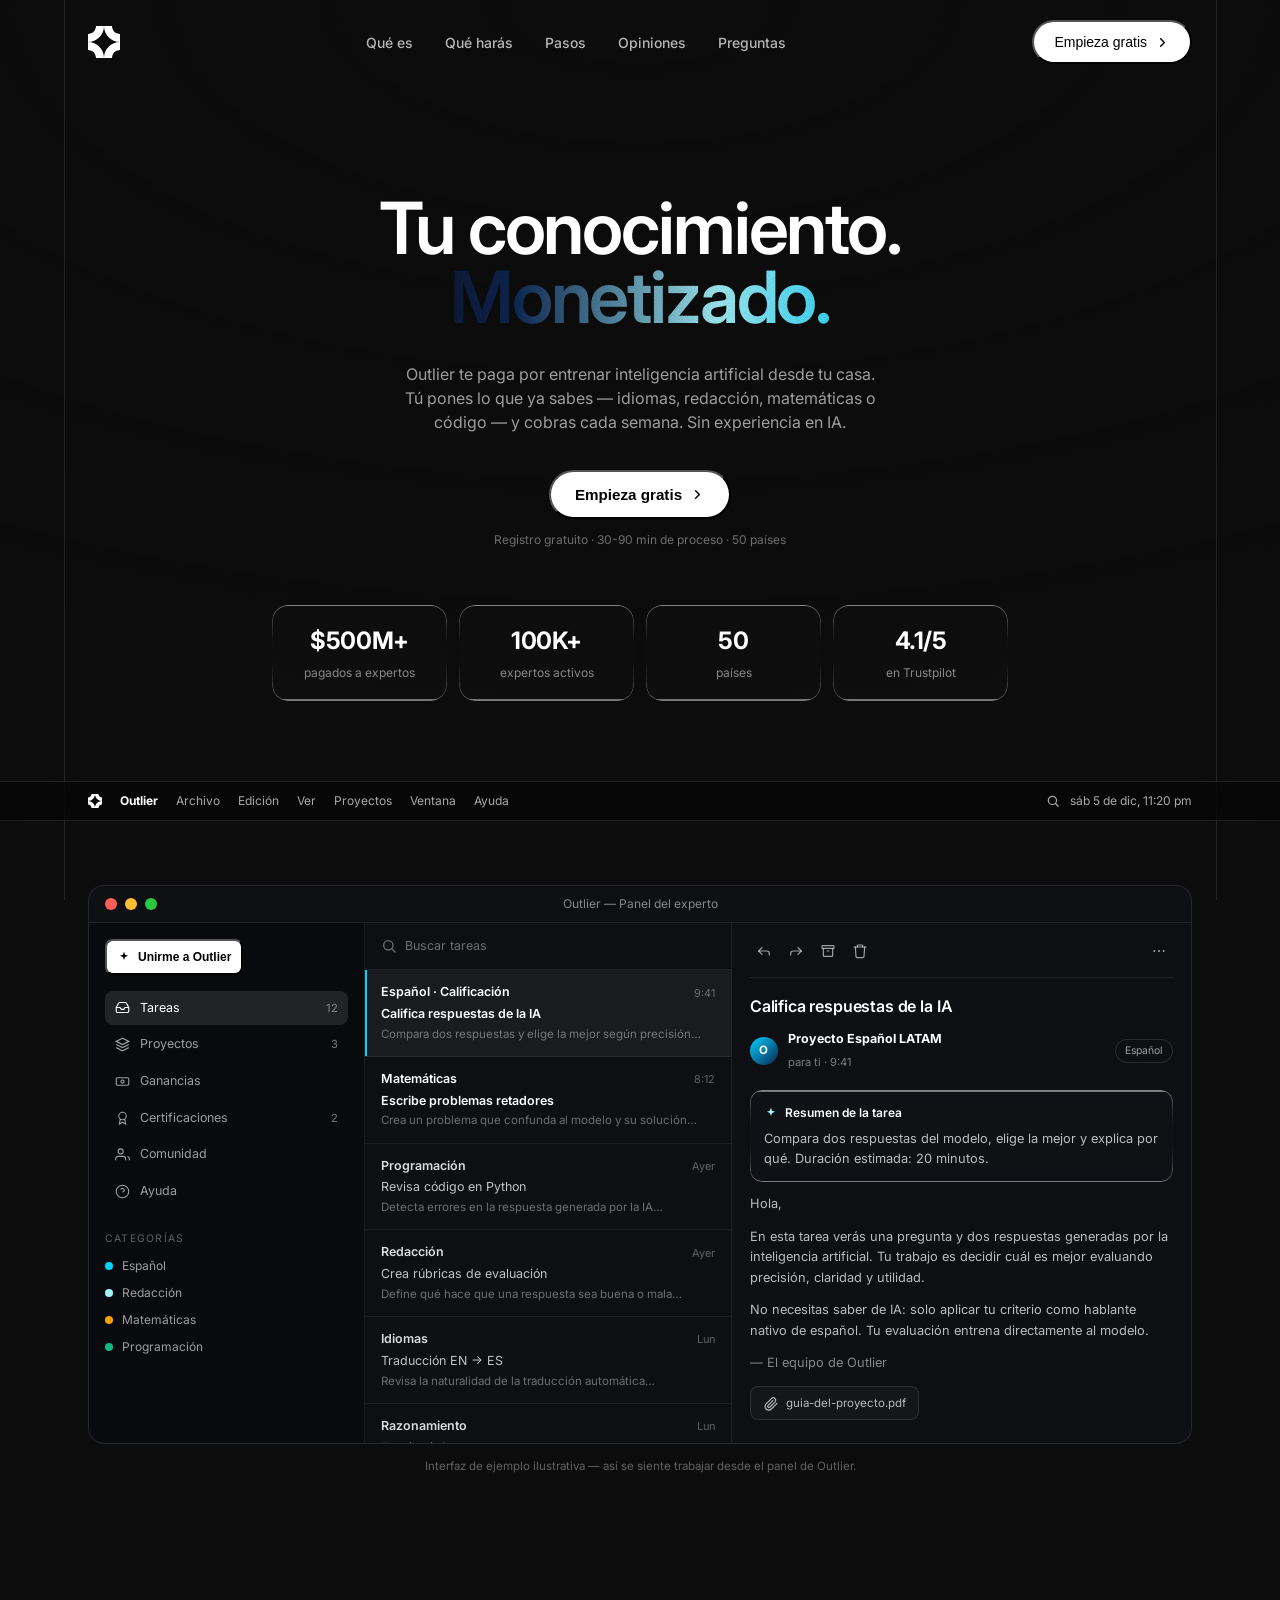
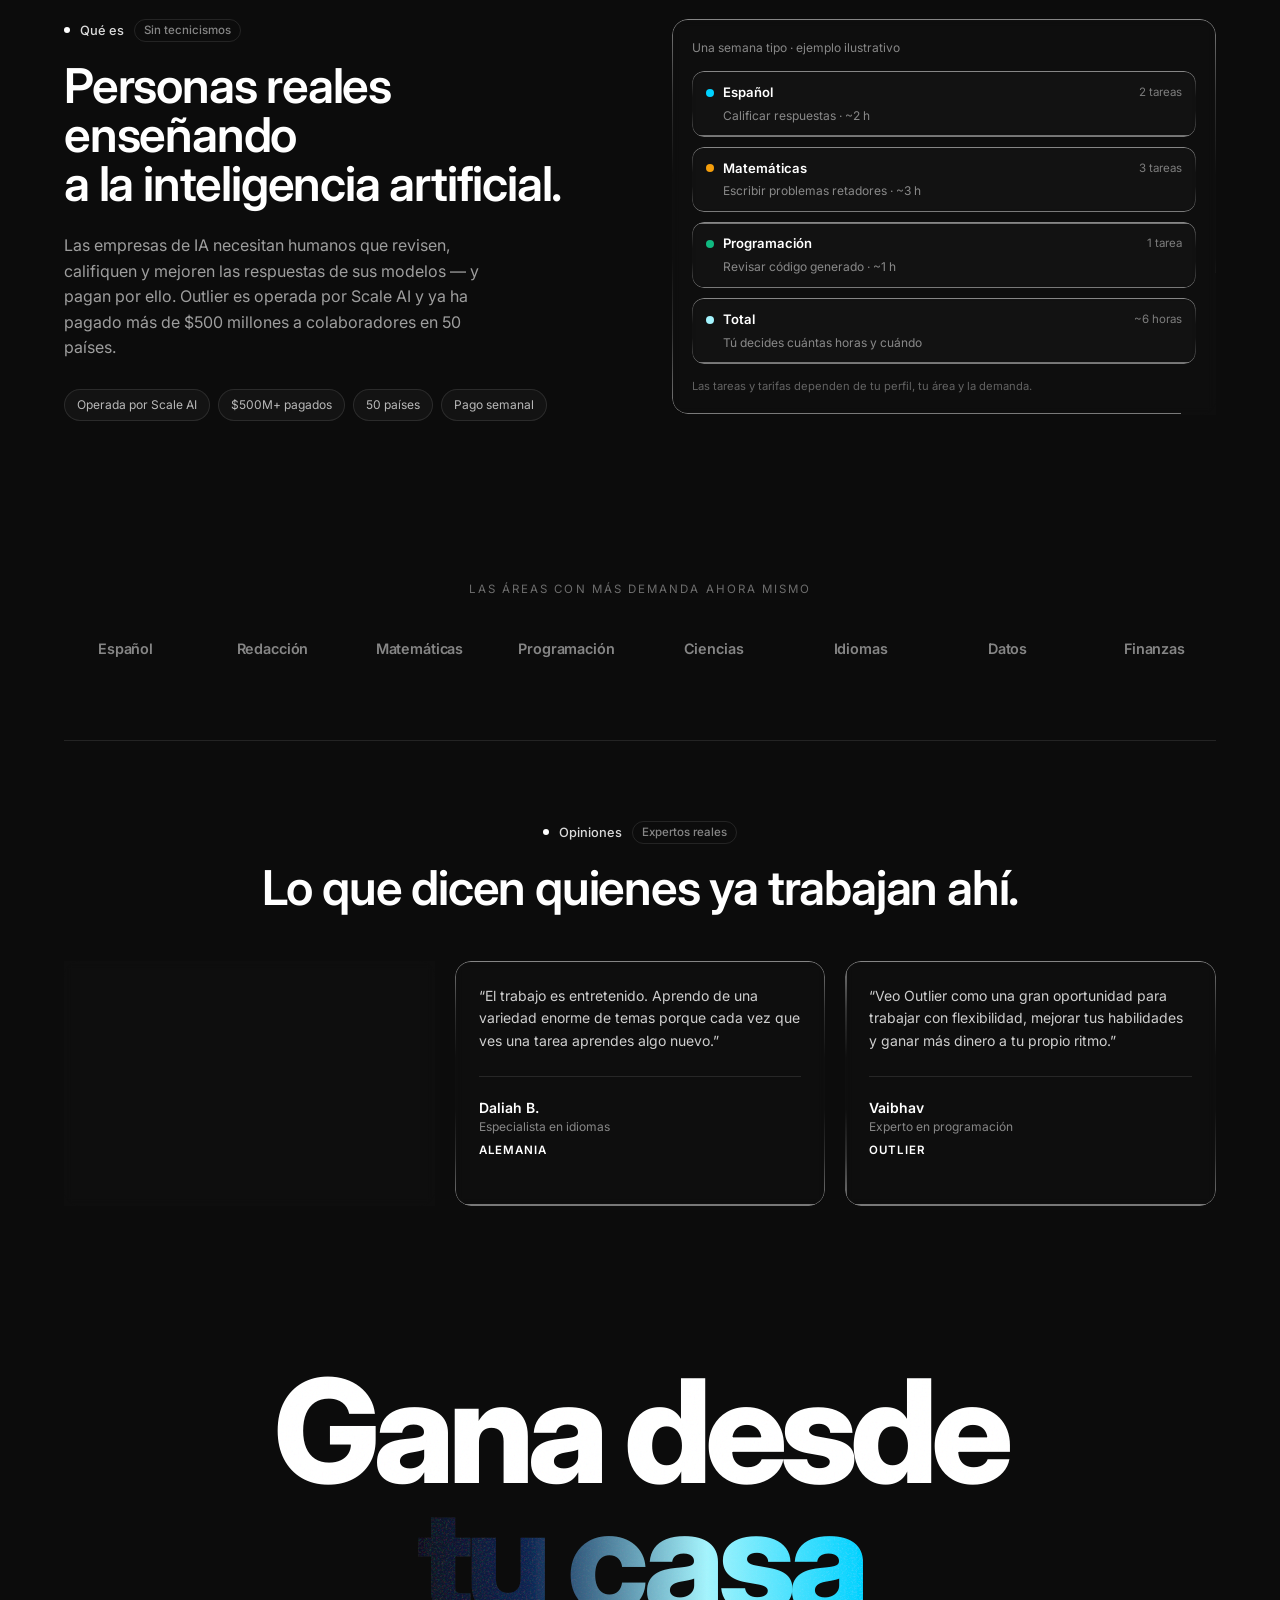
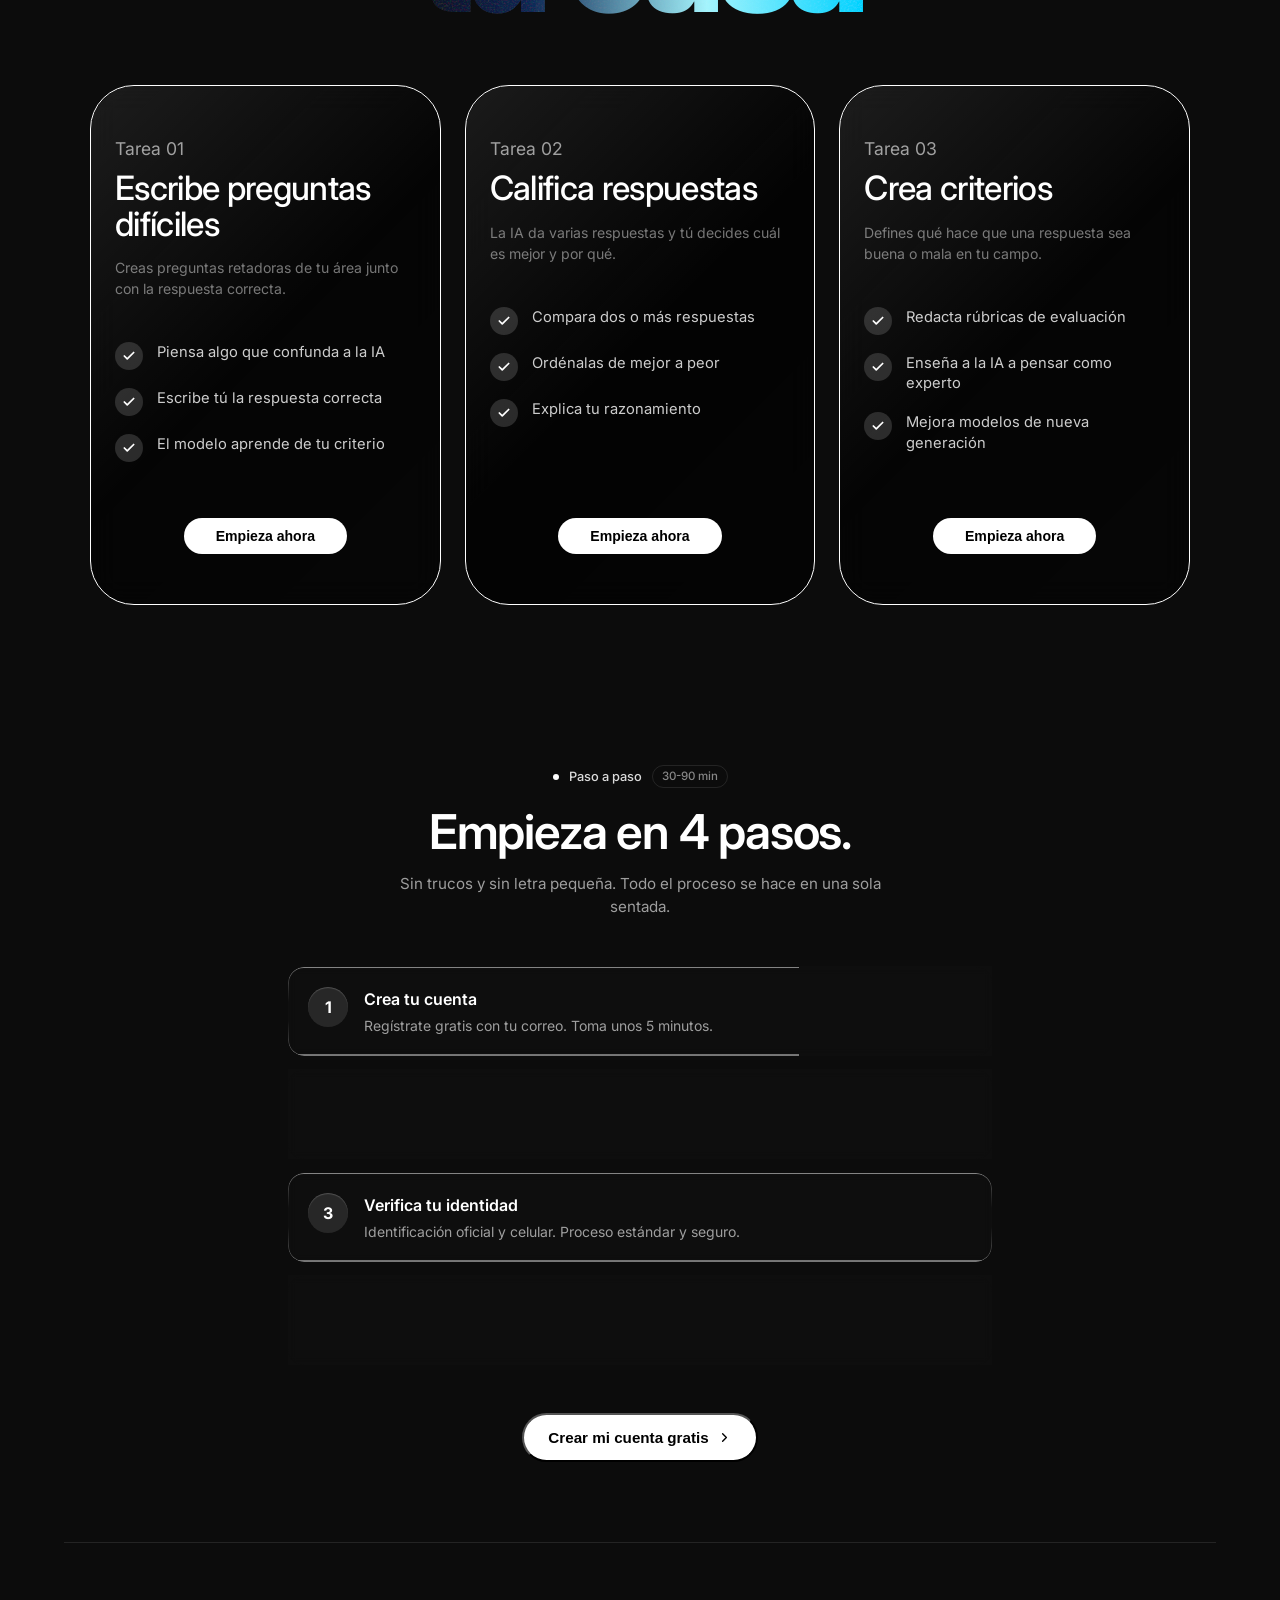
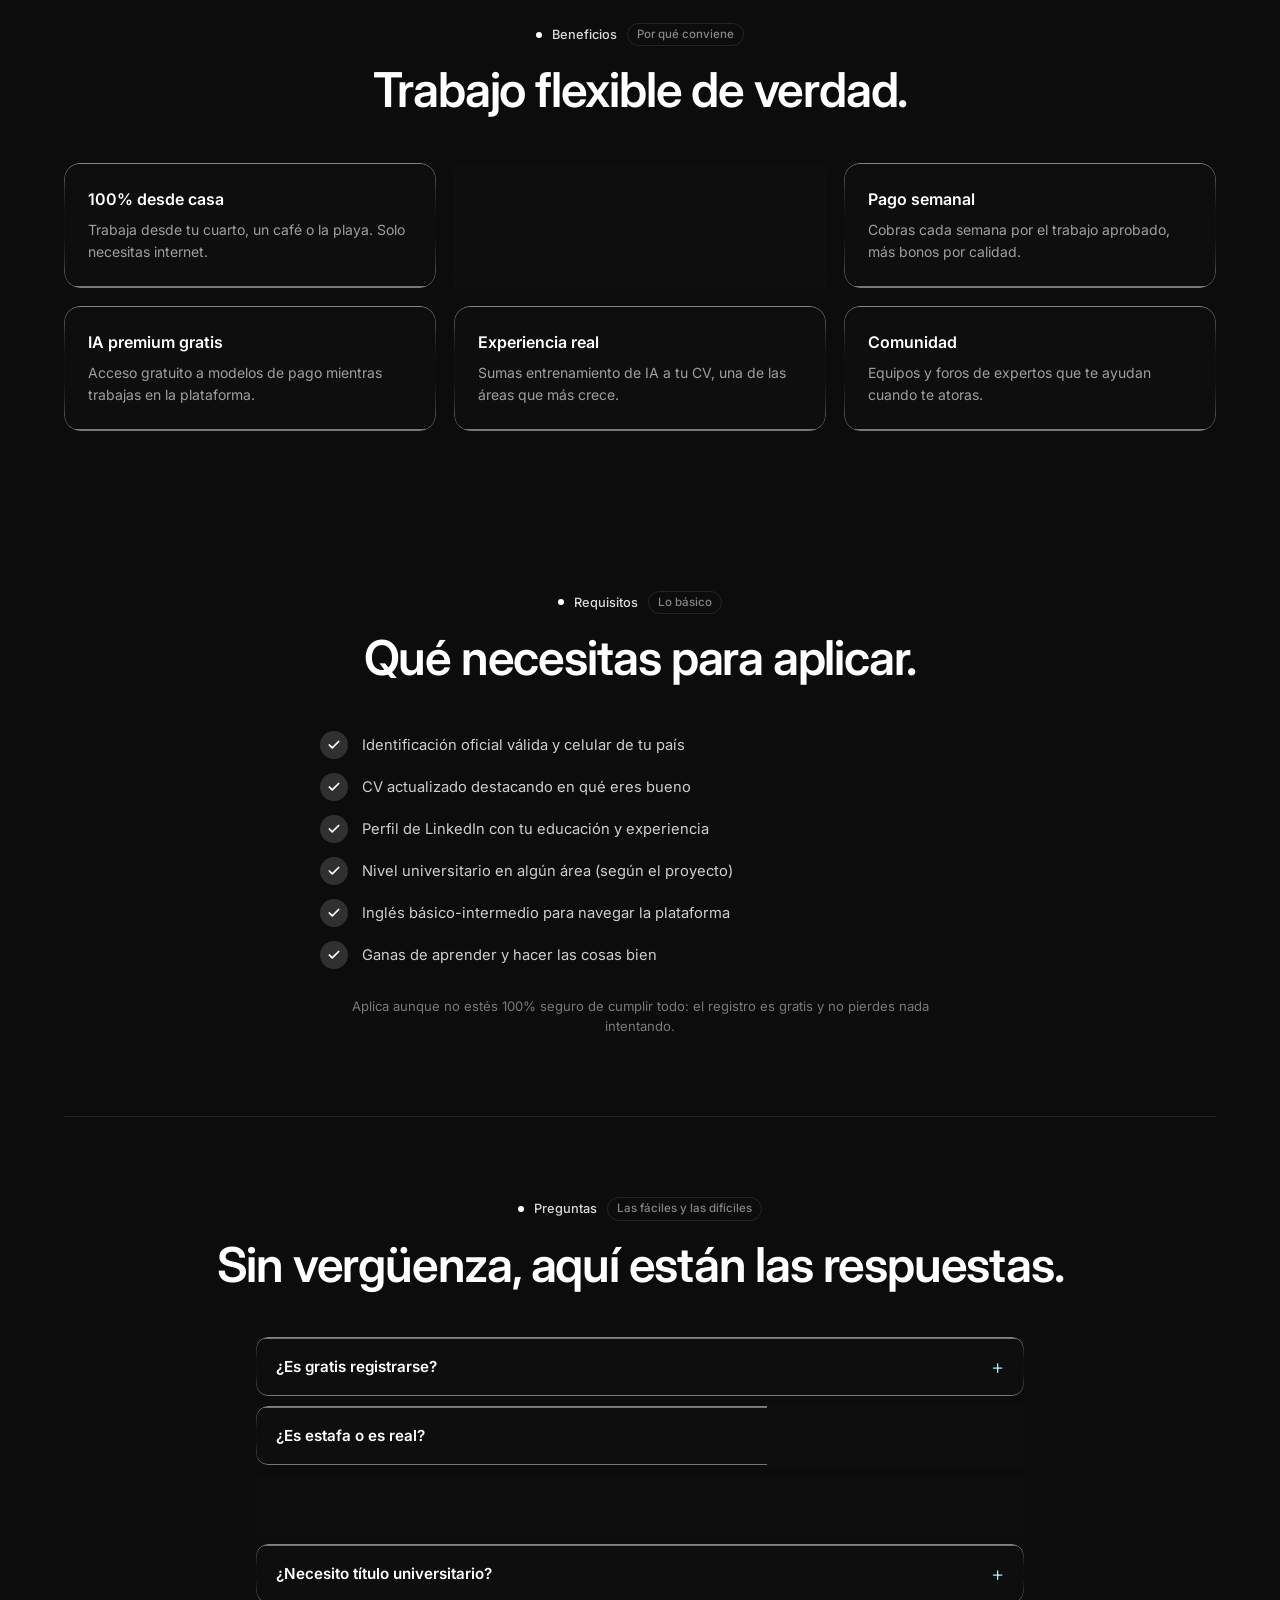
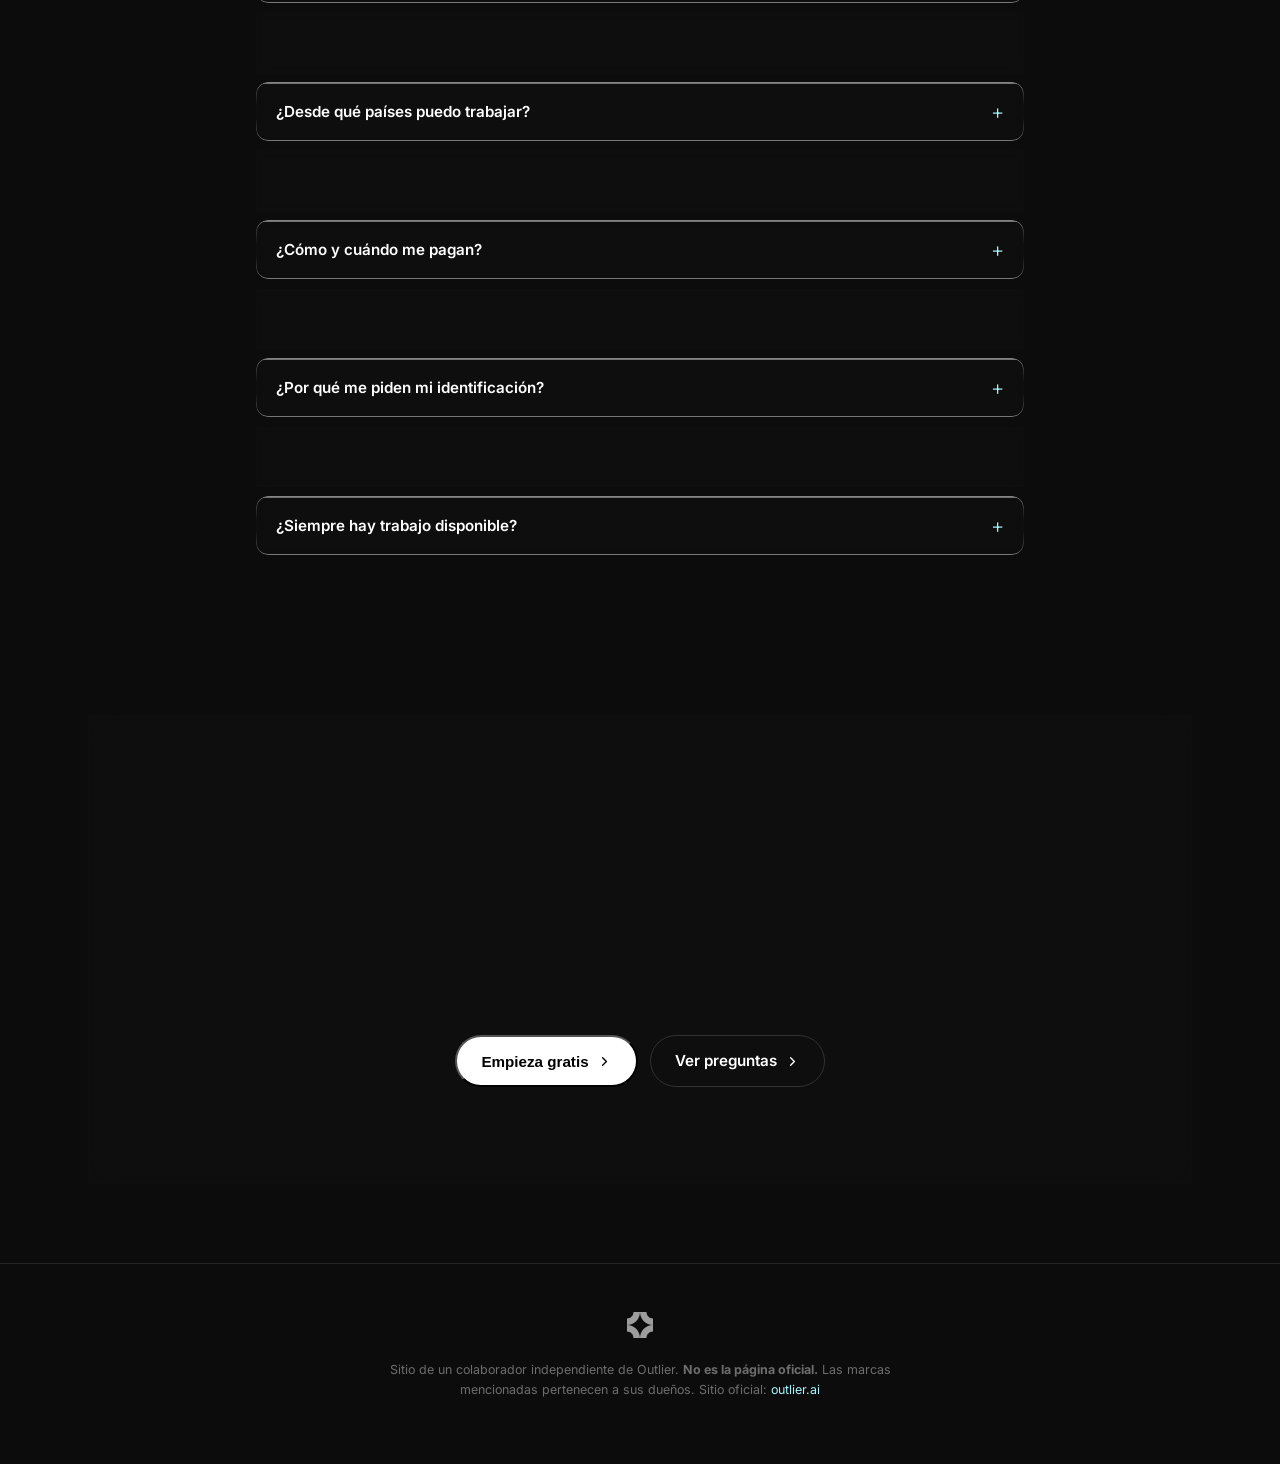
==== commit c705483d: "feat: lead capture + follow-up system for Outlier referrals - FastAPI service: serves landing, captu" ====
--- a/index.html
+++ b/index.html
@@ -51,15 +51,15 @@
       <a href="#pasos" style="--d:.20s">Pasos</a>
       <a href="#opiniones" style="--d:.25s">Opiniones</a>
       <a href="#faq" style="--d:.30s">Preguntas</a>
-      <a class="pill pill--white navlinks__cta" href="https://app.outlier.ai/expert/referrals/link/4JBXAOTH_L2a6J68TED52x5hpHk" target="_blank" rel="noopener">
+      <button type="button" class="pill pill--white navlinks__cta" data-capture>
         Empieza gratis
         <svg class="ico ico--chev" viewBox="0 0 24 24" fill="none" stroke="currentColor" stroke-width="2.2" stroke-linecap="round" stroke-linejoin="round"><path d="M9 18l6-6-6-6"/></svg>
-      </a>
+      </button>
     </nav>
-    <a class="pill pill--white navbar__cta" href="https://app.outlier.ai/expert/referrals/link/4JBXAOTH_L2a6J68TED52x5hpHk" target="_blank" rel="noopener">
+    <button type="button" class="pill pill--white navbar__cta" data-capture>
       Empieza gratis
       <svg class="ico ico--chev" viewBox="0 0 24 24" fill="none" stroke="currentColor" stroke-width="2.2" stroke-linecap="round" stroke-linejoin="round"><path d="M9 18l6-6-6-6"/></svg>
-    </a>
+    </button>
     <button class="menu-btn" id="menuBtn" aria-label="Menú">
       <svg viewBox="0 0 24 24" fill="none" stroke="currentColor" stroke-width="2" stroke-linecap="round"><path d="M4 8h16M4 16h16"/></svg>
     </button>
@@ -74,10 +74,10 @@
   </h1>
   <p class="hero__sub">Outlier te paga por entrenar inteligencia artificial desde tu casa. Tú pones lo que ya sabes — idiomas, redacción, matemáticas o código — y cobras cada semana. Sin experiencia en IA.</p>
   <div class="hero__cta">
-    <a class="pill pill--white pill--lg" href="https://app.outlier.ai/expert/referrals/link/4JBXAOTH_L2a6J68TED52x5hpHk" target="_blank" rel="noopener">
+    <button type="button" class="pill pill--white pill--lg" data-capture>
       Empieza gratis
       <svg class="ico ico--chev" viewBox="0 0 24 24" fill="none" stroke="currentColor" stroke-width="2.2" stroke-linecap="round" stroke-linejoin="round"><path d="M9 18l6-6-6-6"/></svg>
-    </a>
+    </button>
     <p class="hero__note">Registro gratuito · 30-90 min de proceso · 50 países</p>
   </div>
   <div class="hero__stats">
@@ -116,10 +116,10 @@
     <div class="mac-window__body">
 
       <aside class="pane pane--side">
-        <a class="side-cta" href="https://app.outlier.ai/expert/referrals/link/4JBXAOTH_L2a6J68TED52x5hpHk" target="_blank" rel="noopener">
+        <button type="button" class="side-cta" data-capture>
           <svg class="ico" viewBox="0 0 24 24" fill="currentColor"><path d="M12 3l1.9 5.1L19 10l-5.1 1.9L12 17l-1.9-5.1L5 10l5.1-1.9z"/></svg>
           Unirme a Outlier
-        </a>
+        </button>
         <nav class="side-nav">
           <span class="side-nav__item is-active">
             <svg class="ico" viewBox="0 0 24 24" fill="none" stroke="currentColor" stroke-width="1.8"><path d="M22 12h-6l-2 3h-4l-2-3H2"/><path d="M5.5 5.5L2 12v6a2 2 0 002 2h16a2 2 0 002-2v-6l-3.5-6.5A2 2 0 0016.7 4H7.3a2 2 0 00-1.8 1.5z"/></svg>
@@ -320,7 +320,7 @@
         <li><span class="c3-check"><svg viewBox="0 0 24 24" fill="none" stroke="#fff" stroke-width="3" stroke-linecap="round" stroke-linejoin="round"><path d="M20 6L9 17l-5-5"/></svg></span>Escribe tú la respuesta correcta</li>
         <li><span class="c3-check"><svg viewBox="0 0 24 24" fill="none" stroke="#fff" stroke-width="3" stroke-linecap="round" stroke-linejoin="round"><path d="M20 6L9 17l-5-5"/></svg></span>El modelo aprende de tu criterio</li>
       </ul>
-      <a class="c3-btn" href="https://app.outlier.ai/expert/referrals/link/4JBXAOTH_L2a6J68TED52x5hpHk" target="_blank" rel="noopener">Empieza ahora</a>
+      <button type="button" class="c3-btn" data-capture>Empieza ahora</button>
     </article>
     <article class="c3-card c3-card-pro reveal" style="--d:.10s">
       <p class="c3-tier-small">Tarea 02</p>
@@ -331,7 +331,7 @@
         <li><span class="c3-check"><svg viewBox="0 0 24 24" fill="none" stroke="#fff" stroke-width="3" stroke-linecap="round" stroke-linejoin="round"><path d="M20 6L9 17l-5-5"/></svg></span>Ordénalas de mejor a peor</li>
         <li><span class="c3-check"><svg viewBox="0 0 24 24" fill="none" stroke="#fff" stroke-width="3" stroke-linecap="round" stroke-linejoin="round"><path d="M20 6L9 17l-5-5"/></svg></span>Explica tu razonamiento</li>
       </ul>
-      <a class="c3-btn" href="https://app.outlier.ai/expert/referrals/link/4JBXAOTH_L2a6J68TED52x5hpHk" target="_blank" rel="noopener">Empieza ahora</a>
+      <button type="button" class="c3-btn" data-capture>Empieza ahora</button>
     </article>
     <article class="c3-card reveal" style="--d:.20s">
       <p class="c3-tier-small">Tarea 03</p>
@@ -342,7 +342,7 @@
         <li><span class="c3-check"><svg viewBox="0 0 24 24" fill="none" stroke="#fff" stroke-width="3" stroke-linecap="round" stroke-linejoin="round"><path d="M20 6L9 17l-5-5"/></svg></span>Enseña a la IA a pensar como experto</li>
         <li><span class="c3-check"><svg viewBox="0 0 24 24" fill="none" stroke="#fff" stroke-width="3" stroke-linecap="round" stroke-linejoin="round"><path d="M20 6L9 17l-5-5"/></svg></span>Mejora modelos de nueva generación</li>
       </ul>
-      <a class="c3-btn" href="https://app.outlier.ai/expert/referrals/link/4JBXAOTH_L2a6J68TED52x5hpHk" target="_blank" rel="noopener">Empieza ahora</a>
+      <button type="button" class="c3-btn" data-capture>Empieza ahora</button>
     </article>
   </div>
 </section>
@@ -371,10 +371,10 @@
     </div>
   </div>
   <div class="center reveal">
-    <a class="pill pill--white pill--lg" href="https://app.outlier.ai/expert/referrals/link/4JBXAOTH_L2a6J68TED52x5hpHk" target="_blank" rel="noopener">
+    <button type="button" class="pill pill--white pill--lg" data-capture>
       Crear mi cuenta gratis
       <svg class="ico ico--chev" viewBox="0 0 24 24" fill="none" stroke="currentColor" stroke-width="2.2" stroke-linecap="round" stroke-linejoin="round"><path d="M9 18l6-6-6-6"/></svg>
-    </a>
+    </button>
   </div>
 </section>
 
@@ -434,10 +434,10 @@
     <h2 class="final__title">Cierra las dudas.<br>Empieza a ganar.</h2>
     <p class="final__sub">Miles de personas ya convierten lo que saben en un ingreso semanal desde su casa. El registro es gratis y toma menos de 90 minutos.</p>
     <div class="final__btns">
-      <a class="pill pill--white pill--lg" href="https://app.outlier.ai/expert/referrals/link/4JBXAOTH_L2a6J68TED52x5hpHk" target="_blank" rel="noopener">
+      <button type="button" class="pill pill--white pill--lg" data-capture>
         Empieza gratis
         <svg class="ico ico--chev" viewBox="0 0 24 24" fill="none" stroke="currentColor" stroke-width="2.2" stroke-linecap="round" stroke-linejoin="round"><path d="M9 18l6-6-6-6"/></svg>
-      </a>
+      </button>
       <a class="pill pill--ghost pill--lg" href="#faq">
         Ver preguntas
         <svg class="ico ico--chev" viewBox="0 0 24 24" fill="none" stroke="currentColor" stroke-width="2.2" stroke-linecap="round" stroke-linejoin="round"><path d="M9 18l6-6-6-6"/></svg>
@@ -454,6 +454,25 @@
   </div>
 </footer>
 
+<!-- ===== MODAL DE CAPTURA ===== -->
+<div class="cap-overlay" id="capOverlay" aria-hidden="true">
+  <div class="cap-modal" role="dialog" aria-modal="true" aria-labelledby="capTitle">
+    <button class="cap-close" id="capClose" aria-label="Cerrar">&times;</button>
+    <h3 class="cap-title" id="capTitle">Te acompaño en tus primeros pasos</h3>
+    <p class="cap-sub">Déjame tus datos y te guío para que no te pierdas en el registro de Outlier. Es gratis.</p>
+    <form id="capForm" class="cap-form" autocomplete="on">
+      <input type="text" id="capNombre" name="nombre" placeholder="Tu nombre" required />
+      <input type="email" id="capEmail" name="email" placeholder="Tu correo" required />
+      <input type="tel" id="capWhats" name="whatsapp" placeholder="Tu WhatsApp (con lada, ej. +52...)" required />
+      <!-- honeypot -->
+      <input type="text" name="website" id="capWebsite" tabindex="-1" autocomplete="off"
+             style="position:absolute;left:-9999px;opacity:0;height:0;width:0" aria-hidden="true" />
+      <button type="submit" class="cap-submit" id="capSubmit">Continuar a Outlier &rarr;</button>
+      <p class="cap-note" id="capNote"></p>
+    </form>
+  </div>
+</div>
+
 <script src="script.js"></script>
 </body>
 </html>
--- a/style.css
+++ b/style.css
@@ -675,3 +675,44 @@
   *, *::before, *::after { animation-duration: .01ms !important; transition-duration: .01ms !important; }
   .reveal { opacity: 1; transform: none; }
 }
+
+/* ===== MODAL DE CAPTURA ===== */
+.cap-overlay {
+  position: fixed; inset: 0; z-index: 1000;
+  background: rgba(0, 0, 0, 0.66);
+  backdrop-filter: blur(6px); -webkit-backdrop-filter: blur(6px);
+  display: none; align-items: center; justify-content: center; padding: 20px;
+}
+.cap-overlay.is-open { display: flex; animation: capFade .18s ease; }
+@keyframes capFade { from { opacity: 0 } to { opacity: 1 } }
+.cap-modal {
+  position: relative; width: 100%; max-width: 420px;
+  background: #0d0d0f; color: #fff;
+  border: 1px solid rgba(255,255,255,.12); border-radius: 20px;
+  padding: 34px 28px; box-shadow: 0 30px 80px rgba(0,0,0,.5);
+  animation: capRise .22s cubic-bezier(.2,.8,.2,1);
+}
+@keyframes capRise { from { transform: translateY(14px); opacity: 0 } to { transform: none; opacity: 1 } }
+.cap-close {
+  position: absolute; top: 14px; right: 16px; background: none; border: 0;
+  color: rgba(255,255,255,.55); font-size: 28px; line-height: 1; cursor: pointer;
+}
+.cap-close:hover { color: #fff; }
+.cap-title { font-size: 1.35rem; font-weight: 800; margin: 0 0 8px; letter-spacing: -.02em; }
+.cap-sub { font-size: .92rem; color: rgba(255,255,255,.6); margin: 0 0 20px; line-height: 1.5; }
+.cap-form { display: flex; flex-direction: column; gap: 11px; }
+.cap-form input {
+  width: 100%; padding: 13px 15px; border-radius: 12px;
+  border: 1px solid rgba(255,255,255,.14); background: rgba(255,255,255,.04);
+  color: #fff; font-size: .95rem; font-family: inherit;
+}
+.cap-form input::placeholder { color: rgba(255,255,255,.4); }
+.cap-form input:focus { outline: none; border-color: #6c8cff; background: rgba(108,140,255,.08); }
+.cap-submit {
+  margin-top: 6px; padding: 14px; border: 0; border-radius: 12px; cursor: pointer;
+  background: #fff; color: #0d0d0f; font-weight: 800; font-size: .98rem; font-family: inherit;
+  transition: transform .12s ease, opacity .12s ease;
+}
+.cap-submit:hover { transform: translateY(-1px); }
+.cap-submit:disabled { opacity: .6; cursor: default; }
+.cap-note { min-height: 18px; margin: 6px 0 0; font-size: .82rem; color: #8fd39a; text-align: center; }
